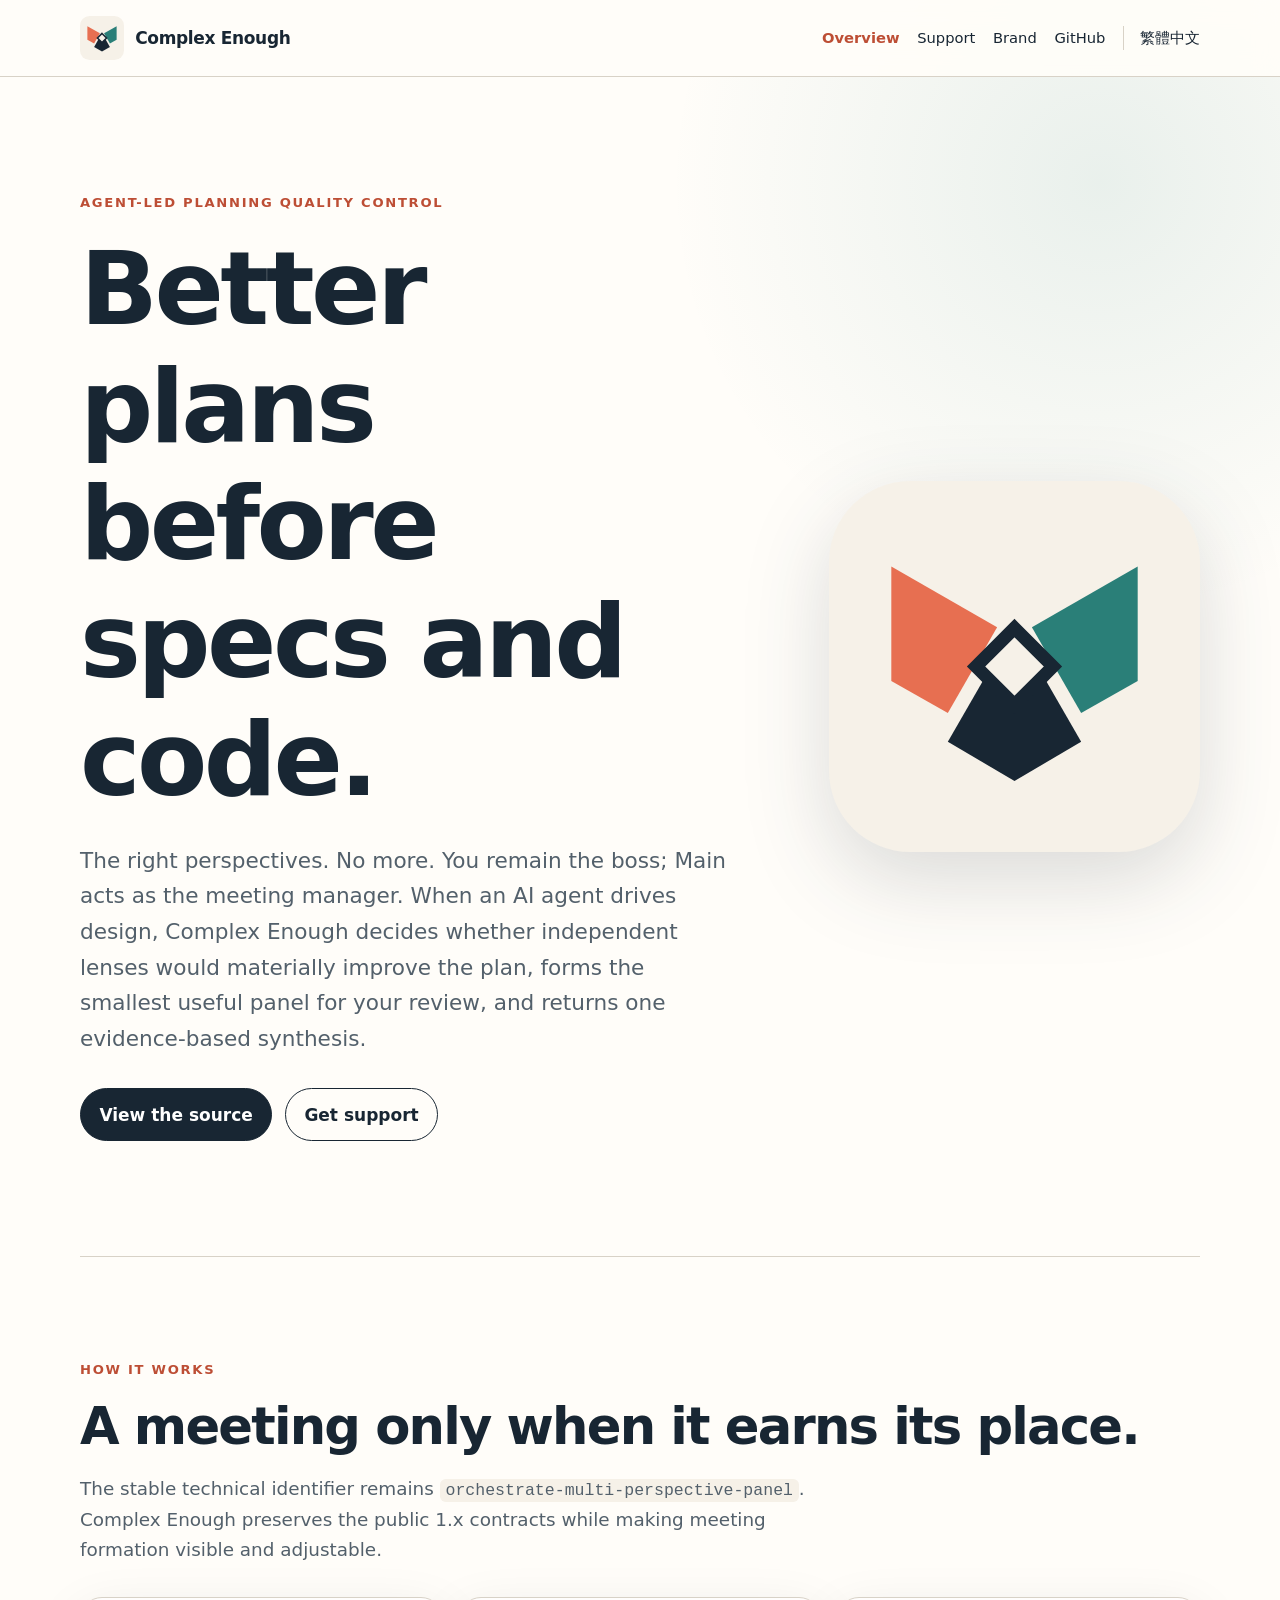
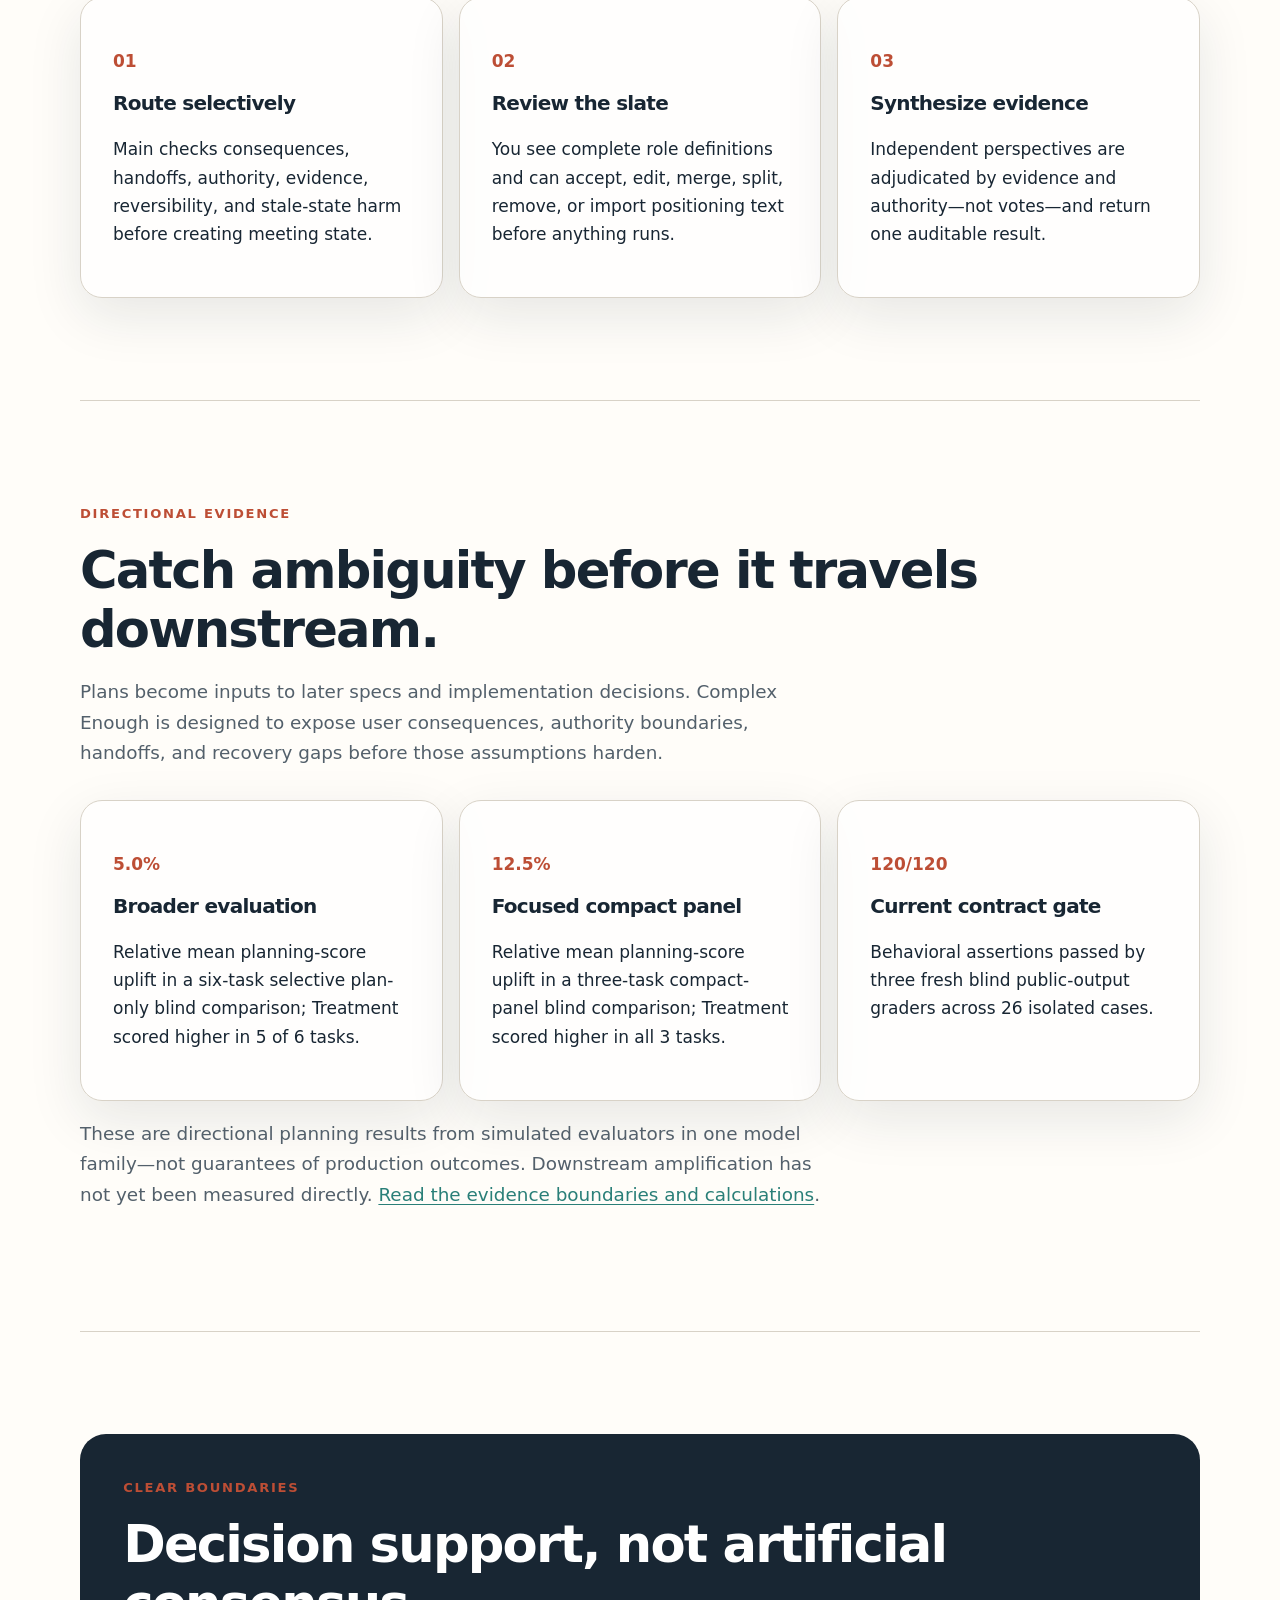
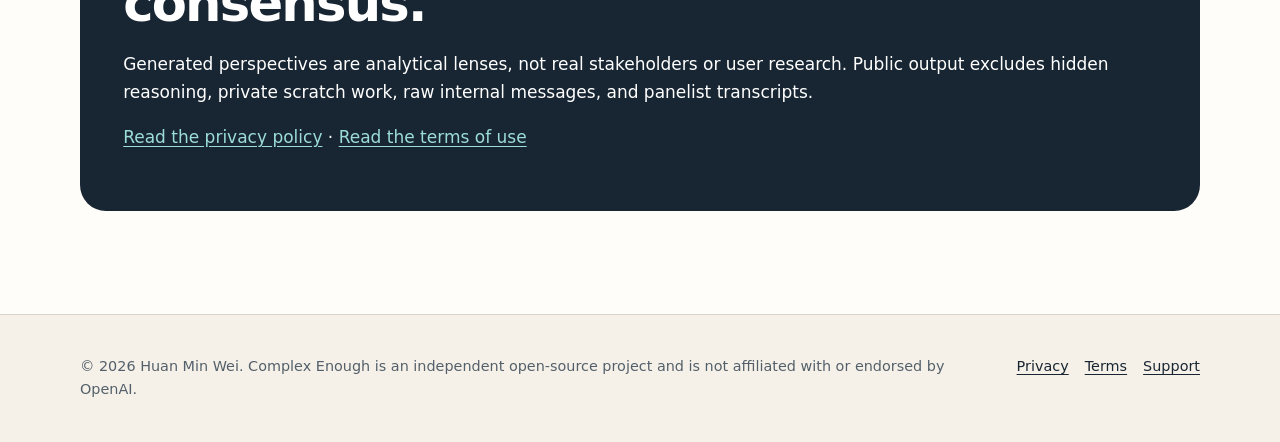
==== site/en/index.html @ 20c94ff3 "feat: prepare Complex Enough public surface" ====
<!doctype html>
<html lang="en">
<head>
  <meta charset="utf-8">
  <meta name="viewport" content="width=device-width, initial-scale=1">
  <meta name="description" content="Agent-led planning quality control before specs and code, using the smallest useful, user-confirmed panel.">
  <link rel="canonical" href="https://complexenough.com/en/">
  <link rel="alternate" hreflang="zh-Hant" href="https://complexenough.com/zh-TW/">
  <link rel="stylesheet" href="../assets/css/site.css">
  <link rel="icon" href="../assets/brand/mark.svg" type="image/svg+xml">
  <title>Complex Enough — The right perspectives. No more.</title>
</head>
<body>
  <a class="skip-link" href="#main">Skip to content</a>
  <header class="site-header"><div class="header-inner">
    <a class="brand-link" href="./"><img src="../assets/brand/mark.svg" alt=""><span>Complex Enough</span></a>
    <nav aria-label="Primary"><ul class="nav-list">
      <li><a aria-current="page" href="./">Overview</a></li><li><a href="support/">Support</a></li><li><a href="brand/">Brand</a></li>
      <li><a href="https://github.com/complex-enough/complex-enough">GitHub</a></li><li class="language-link"><a href="../zh-TW/" lang="zh-Hant">繁體中文</a></li>
    </ul></nav>
  </div></header>
  <main id="main" class="page">
    <section class="hero">
      <div><p class="eyebrow">Agent-led planning quality control</p><h1>Better plans before specs and code.</h1>
        <p class="lede">The right perspectives. No more. You remain the boss; Main acts as the meeting manager. When an AI agent drives design, Complex Enough decides whether independent lenses would materially improve the plan, forms the smallest useful panel for your review, and returns one evidence-based synthesis.</p>
        <div class="actions"><a class="button" href="https://github.com/complex-enough/complex-enough">View the source</a><a class="button secondary" href="support/">Get support</a></div>
      </div>
      <img class="hero-mark" src="../assets/brand/mark.svg" alt="Three perspective shapes converging around a central diamond">
    </section>
    <section class="section"><p class="eyebrow">How it works</p><h2>A meeting only when it earns its place.</h2>
      <p class="section-intro">The stable technical identifier remains <code>orchestrate-multi-perspective-panel</code>. Complex Enough preserves the public 1.x contracts while making meeting formation visible and adjustable.</p>
      <div class="grid">
        <article class="card"><p class="number">01</p><h3>Route selectively</h3><p>Main checks consequences, handoffs, authority, evidence, reversibility, and stale-state harm before creating meeting state.</p></article>
        <article class="card"><p class="number">02</p><h3>Review the slate</h3><p>You see complete role definitions and can accept, edit, merge, split, remove, or import positioning text before anything runs.</p></article>
        <article class="card"><p class="number">03</p><h3>Synthesize evidence</h3><p>Independent perspectives are adjudicated by evidence and authority—not votes—and return one auditable result.</p></article>
      </div>
    </section>
    <section class="section"><p class="eyebrow">Directional evidence</p><h2>Catch ambiguity before it travels downstream.</h2>
      <p class="section-intro">Plans become inputs to later specs and implementation decisions. Complex Enough is designed to expose user consequences, authority boundaries, handoffs, and recovery gaps before those assumptions harden.</p>
      <div class="grid">
        <article class="card"><p class="number">5.0%</p><h3>Broader evaluation</h3><p>Relative mean planning-score uplift in a six-task selective plan-only blind comparison; Treatment scored higher in 5 of 6 tasks.</p></article>
        <article class="card"><p class="number">12.5%</p><h3>Focused compact panel</h3><p>Relative mean planning-score uplift in a three-task compact-panel blind comparison; Treatment scored higher in all 3 tasks.</p></article>
        <article class="card"><p class="number">120/120</p><h3>Current contract gate</h3><p>Behavioral assertions passed by three fresh blind public-output graders across 26 isolated cases.</p></article>
      </div>
      <p class="section-intro">These are directional planning results from simulated evaluators in one model family—not guarantees of production outcomes. Downstream amplification has not yet been measured directly. <a href="https://github.com/complex-enough/complex-enough/blob/main/docs/evaluations/complex-enough-quality-evidence-summary.zh-TW.md">Read the evidence boundaries and calculations</a>.</p>
    </section>
    <section class="section"><div class="callout"><p class="eyebrow">Clear boundaries</p><h2>Decision support, not artificial consensus.</h2><p>Generated perspectives are analytical lenses, not real stakeholders or user research. Public output excludes hidden reasoning, private scratch work, raw internal messages, and panelist transcripts.</p><p><a href="privacy/">Read the privacy policy</a> · <a href="terms/">Read the terms of use</a></p></div></section>
  </main>
  <footer class="site-footer"><div class="footer-inner"><div>© 2026 Huan Min Wei. Complex Enough is an independent open-source project and is not affiliated with or endorsed by OpenAI.</div><div class="footer-links"><a href="privacy/">Privacy</a><a href="terms/">Terms</a><a href="support/">Support</a></div></div></footer>
</body>
</html>
---- site/assets/css/site.css ----
:root {
  color-scheme: light;
  --ink: #182633;
  --slate: #53606b;
  --coral: #e76f51;
  --coral-dark: #bd4e35;
  --teal: #2a7f78;
  --warm: #f6f1e8;
  --paper: #fffdf9;
  --line: #d8d2c7;
  --shadow: 0 18px 54px rgb(24 38 51 / 10%);
  font-family: Inter, ui-sans-serif, system-ui, -apple-system, BlinkMacSystemFont, "Segoe UI", sans-serif;
  font-synthesis: none;
}

* { box-sizing: border-box; }
html { scroll-behavior: smooth; }
body {
  margin: 0;
  color: var(--ink);
  background:
    radial-gradient(circle at 86% 5%, rgb(42 127 120 / 10%), transparent 27rem),
    var(--paper);
  font-size: 17px;
  line-height: 1.65;
}
a { color: var(--teal); text-underline-offset: .18em; }
a:hover { color: var(--coral-dark); }
img { max-width: 100%; }
.skip-link {
  position: absolute;
  left: -9999px;
  top: .5rem;
  z-index: 100;
  padding: .7rem 1rem;
  color: white;
  background: var(--ink);
}
.skip-link:focus { left: .5rem; }
.site-header {
  border-bottom: 1px solid var(--line);
  background: rgb(255 253 249 / 92%);
  backdrop-filter: blur(12px);
}
.header-inner, .page, .footer-inner {
  width: min(1120px, calc(100% - 2.2rem));
  margin-inline: auto;
}
.header-inner {
  min-height: 76px;
  display: flex;
  align-items: center;
  justify-content: space-between;
  gap: 1rem;
}
.brand-link {
  display: inline-flex;
  align-items: center;
  gap: .7rem;
  color: var(--ink);
  font-weight: 760;
  text-decoration: none;
  letter-spacing: -.02em;
}
.brand-link img { width: 44px; height: 44px; }
.nav-list {
  display: flex;
  flex-wrap: wrap;
  align-items: center;
  justify-content: flex-end;
  gap: .3rem 1.1rem;
  margin: 0;
  padding: 0;
  list-style: none;
  font-size: .92rem;
}
.nav-list a { color: var(--ink); text-decoration: none; }
.nav-list a[aria-current="page"] { color: var(--coral-dark); font-weight: 700; }
.language-link { padding-left: 1rem; border-left: 1px solid var(--line); }
.hero {
  min-height: 680px;
  display: grid;
  grid-template-columns: minmax(0, 1.28fr) minmax(280px, .72fr);
  align-items: center;
  gap: clamp(2rem, 7vw, 7rem);
  padding-block: clamp(4.5rem, 9vw, 8rem);
}
.eyebrow {
  margin: 0 0 1rem;
  color: var(--coral-dark);
  font-size: .82rem;
  font-weight: 800;
  letter-spacing: .13em;
  text-transform: uppercase;
}
h1, h2, h3 { line-height: 1.15; letter-spacing: -.035em; }
h1 { max-width: 900px; margin: 0; font-size: clamp(3.1rem, 8vw, 6.8rem); }
h2 { margin: 0 0 1rem; font-size: clamp(2rem, 4vw, 3.2rem); }
h3 { margin-top: 1.8rem; font-size: 1.25rem; }
.lede { max-width: 720px; margin: 1.5rem 0 0; color: var(--slate); font-size: clamp(1.12rem, 2vw, 1.35rem); }
.actions { display: flex; flex-wrap: wrap; gap: .8rem; margin-top: 2rem; }
.button {
  display: inline-flex;
  min-height: 48px;
  align-items: center;
  justify-content: center;
  padding: .7rem 1.15rem;
  border: 1px solid var(--ink);
  border-radius: 999px;
  color: white;
  background: var(--ink);
  font-weight: 720;
  text-decoration: none;
}
.button.secondary { color: var(--ink); background: transparent; }
.button:hover { color: white; background: var(--coral-dark); border-color: var(--coral-dark); }
.hero-mark {
  width: min(100%, 390px);
  justify-self: center;
  filter: drop-shadow(0 28px 42px rgb(24 38 51 / 16%));
}
.section { padding-block: clamp(4rem, 8vw, 7rem); border-top: 1px solid var(--line); }
.section-intro { max-width: 760px; color: var(--slate); font-size: 1.15rem; }
.grid { display: grid; grid-template-columns: repeat(3, 1fr); gap: 1rem; margin-top: 2rem; }
.card {
  padding: clamp(1.4rem, 3vw, 2rem);
  border: 1px solid var(--line);
  border-radius: 22px;
  background: rgb(255 255 255 / 72%);
  box-shadow: var(--shadow);
}
.card h3 { margin-top: 0; }
.number { color: var(--coral-dark); font-weight: 850; }
.callout {
  padding: clamp(1.5rem, 4vw, 2.7rem);
  border-radius: 26px;
  color: white;
  background: var(--ink);
}
.callout a { color: #9cddd7; }
.document { width: min(820px, 100%); padding-block: clamp(3.5rem, 7vw, 6rem); }
.document h1 { font-size: clamp(2.6rem, 7vw, 4.8rem); }
.document h2 { margin-top: 3.2rem; font-size: 1.75rem; }
.document-meta {
  margin: 1.5rem 0 3rem;
  padding: 1rem 1.2rem;
  border-left: 4px solid var(--coral);
  color: var(--slate);
  background: var(--warm);
}
.document li + li { margin-top: .5rem; }
.site-footer { border-top: 1px solid var(--line); background: var(--warm); }
.footer-inner {
  display: grid;
  grid-template-columns: 1fr auto;
  gap: 1rem 3rem;
  padding-block: 2.5rem;
  color: var(--slate);
  font-size: .9rem;
}
.footer-links { display: flex; flex-wrap: wrap; gap: .6rem 1rem; justify-content: flex-end; }
.footer-links a { color: var(--ink); }
code { padding: .12em .35em; border-radius: .35em; background: var(--warm); font-size: .9em; }

@media (max-width: 820px) {
  .header-inner { align-items: flex-start; flex-direction: column; padding-block: .8rem; }
  .nav-list { justify-content: flex-start; }
  .language-link { padding-left: 0; border-left: 0; }
  .hero { min-height: auto; grid-template-columns: 1fr; }
  .hero-mark { width: min(72vw, 320px); grid-row: 1; }
  .grid { grid-template-columns: 1fr; }
  .footer-inner { grid-template-columns: 1fr; }
  .footer-links { justify-content: flex-start; }
}

@media (prefers-reduced-motion: reduce) { html { scroll-behavior: auto; } }
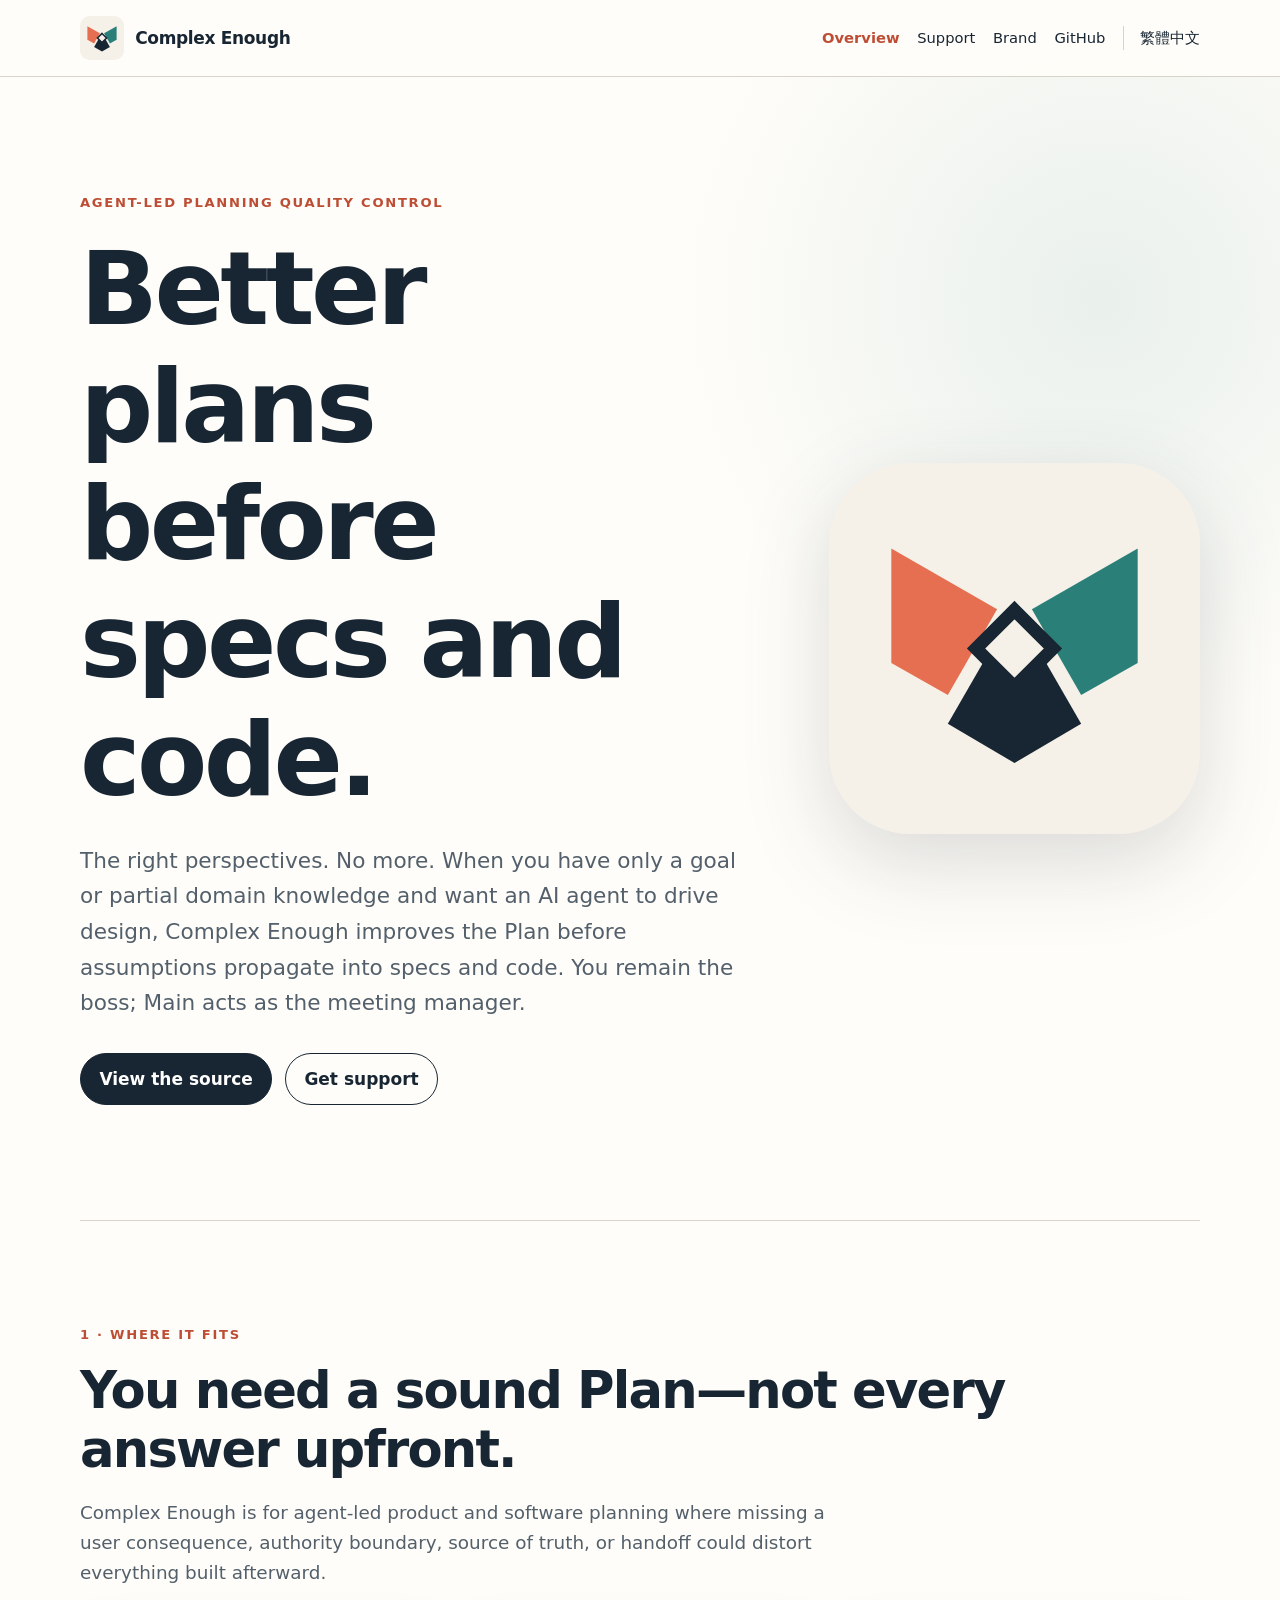
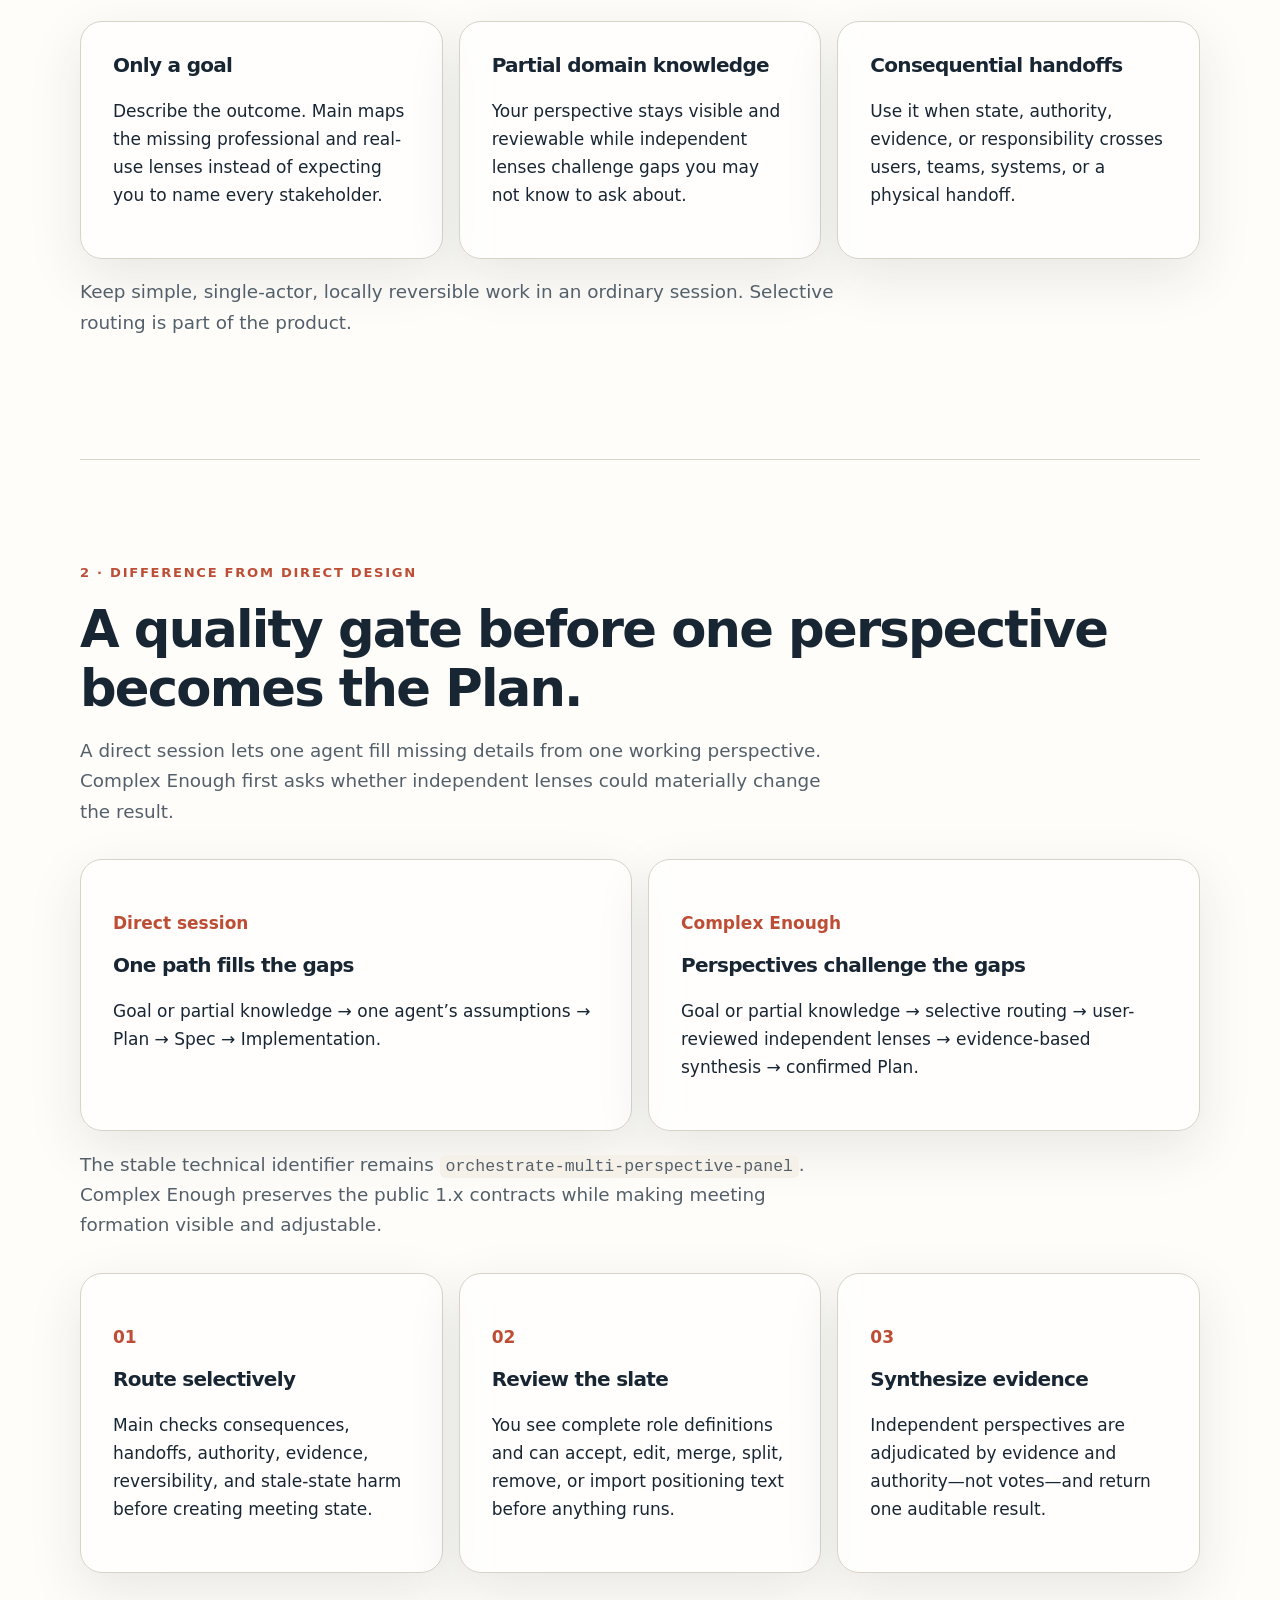
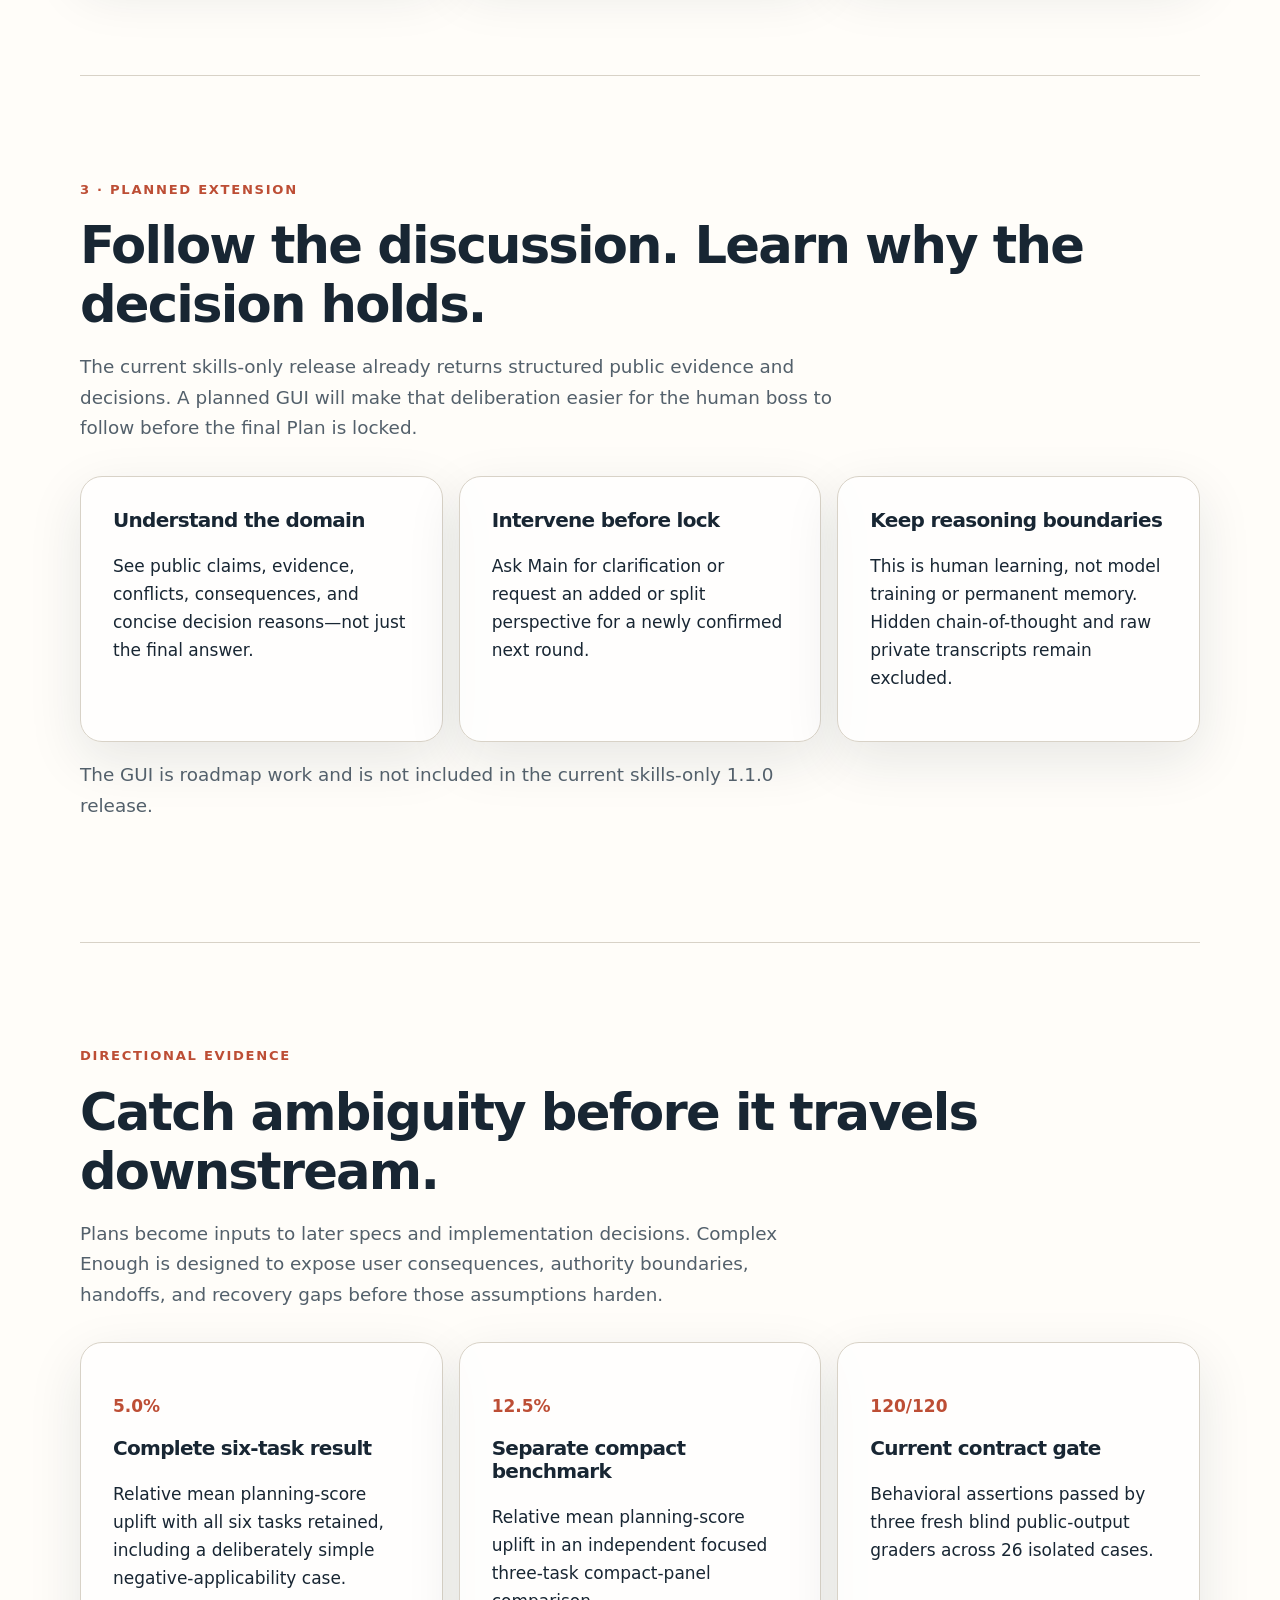
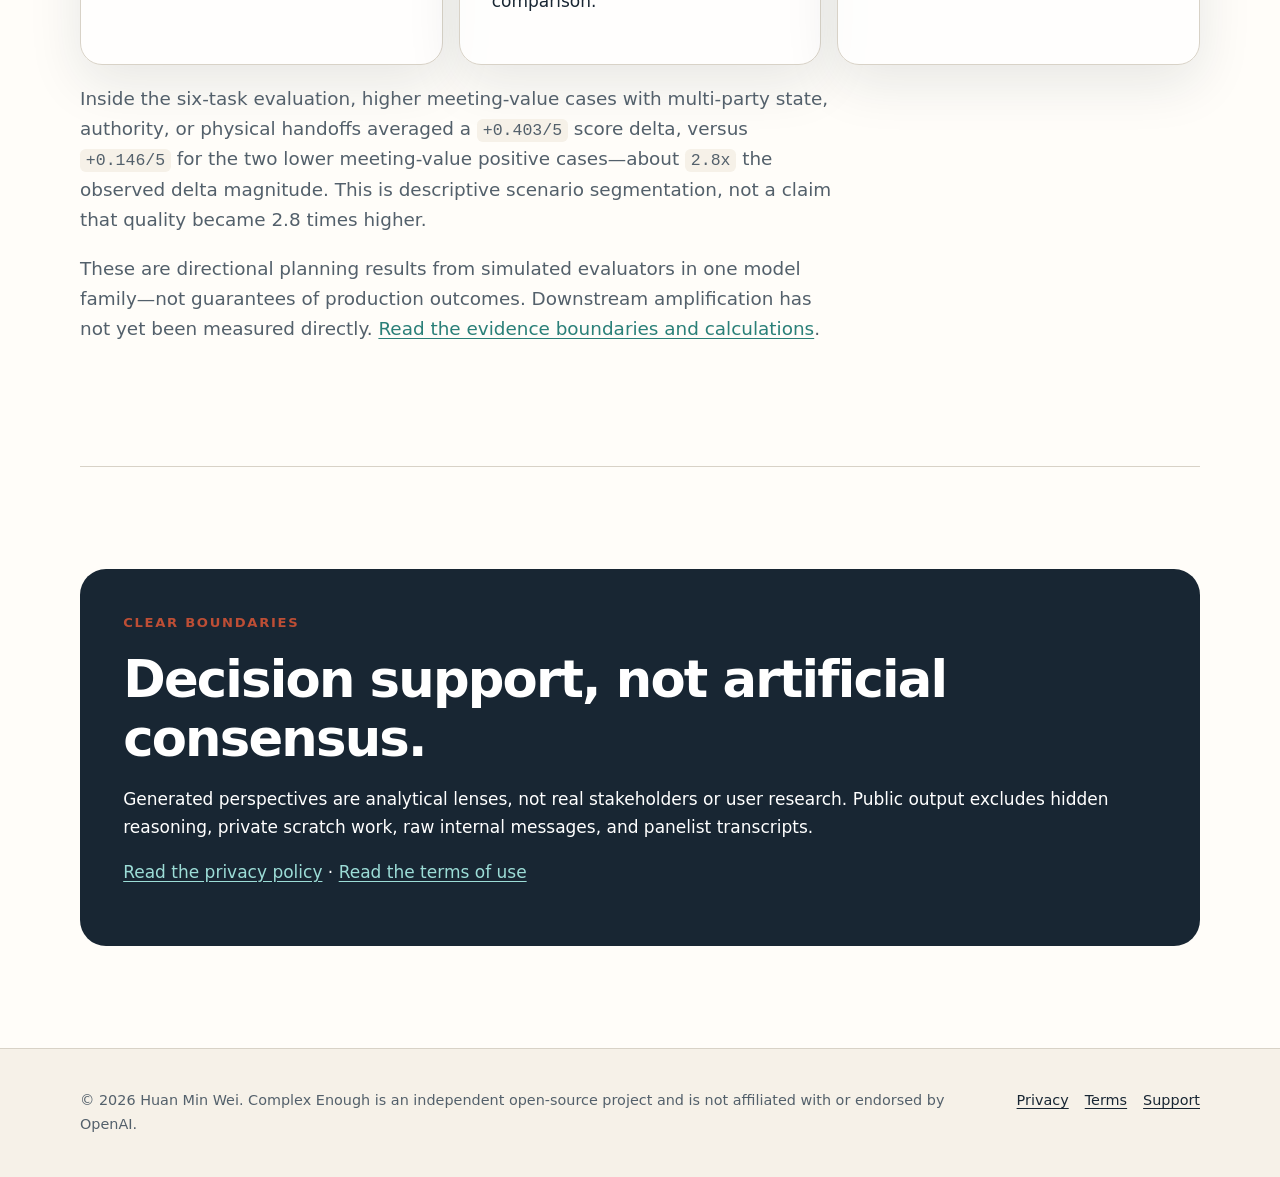
==== commit dac08a2f: "docs: sharpen public positioning and evidence" ====
--- a/site/en/index.html
+++ b/site/en/index.html
@@ -22,12 +22,26 @@
   <main id="main" class="page">
     <section class="hero">
       <div><p class="eyebrow">Agent-led planning quality control</p><h1>Better plans before specs and code.</h1>
-        <p class="lede">The right perspectives. No more. You remain the boss; Main acts as the meeting manager. When an AI agent drives design, Complex Enough decides whether independent lenses would materially improve the plan, forms the smallest useful panel for your review, and returns one evidence-based synthesis.</p>
+        <p class="lede">The right perspectives. No more. When you have only a goal or partial domain knowledge and want an AI agent to drive design, Complex Enough improves the Plan before assumptions propagate into specs and code. You remain the boss; Main acts as the meeting manager.</p>
         <div class="actions"><a class="button" href="https://github.com/complex-enough/complex-enough">View the source</a><a class="button secondary" href="support/">Get support</a></div>
       </div>
       <img class="hero-mark" src="../assets/brand/mark.svg" alt="Three perspective shapes converging around a central diamond">
     </section>
-    <section class="section"><p class="eyebrow">How it works</p><h2>A meeting only when it earns its place.</h2>
+    <section class="section"><p class="eyebrow">1 · Where it fits</p><h2>You need a sound Plan—not every answer upfront.</h2>
+      <p class="section-intro">Complex Enough is for agent-led product and software planning where missing a user consequence, authority boundary, source of truth, or handoff could distort everything built afterward.</p>
+      <div class="grid">
+        <article class="card"><h3>Only a goal</h3><p>Describe the outcome. Main maps the missing professional and real-use lenses instead of expecting you to name every stakeholder.</p></article>
+        <article class="card"><h3>Partial domain knowledge</h3><p>Your perspective stays visible and reviewable while independent lenses challenge gaps you may not know to ask about.</p></article>
+        <article class="card"><h3>Consequential handoffs</h3><p>Use it when state, authority, evidence, or responsibility crosses users, teams, systems, or a physical handoff.</p></article>
+      </div>
+      <p class="section-intro">Keep simple, single-actor, locally reversible work in an ordinary session. Selective routing is part of the product.</p>
+    </section>
+    <section class="section"><p class="eyebrow">2 · Difference from direct design</p><h2>A quality gate before one perspective becomes the Plan.</h2>
+      <p class="section-intro">A direct session lets one agent fill missing details from one working perspective. Complex Enough first asks whether independent lenses could materially change the result.</p>
+      <div class="grid comparison-grid">
+        <article class="card"><p class="number">Direct session</p><h3>One path fills the gaps</h3><p>Goal or partial knowledge → one agent’s assumptions → Plan → Spec → Implementation.</p></article>
+        <article class="card"><p class="number">Complex Enough</p><h3>Perspectives challenge the gaps</h3><p>Goal or partial knowledge → selective routing → user-reviewed independent lenses → evidence-based synthesis → confirmed Plan.</p></article>
+      </div>
       <p class="section-intro">The stable technical identifier remains <code>orchestrate-multi-perspective-panel</code>. Complex Enough preserves the public 1.x contracts while making meeting formation visible and adjustable.</p>
       <div class="grid">
         <article class="card"><p class="number">01</p><h3>Route selectively</h3><p>Main checks consequences, handoffs, authority, evidence, reversibility, and stale-state harm before creating meeting state.</p></article>
@@ -35,13 +49,23 @@
         <article class="card"><p class="number">03</p><h3>Synthesize evidence</h3><p>Independent perspectives are adjudicated by evidence and authority—not votes—and return one auditable result.</p></article>
       </div>
     </section>
+    <section class="section"><p class="eyebrow">3 · Planned extension</p><h2>Follow the discussion. Learn why the decision holds.</h2>
+      <p class="section-intro">The current skills-only release already returns structured public evidence and decisions. A planned GUI will make that deliberation easier for the human boss to follow before the final Plan is locked.</p>
+      <div class="grid">
+        <article class="card"><h3>Understand the domain</h3><p>See public claims, evidence, conflicts, consequences, and concise decision reasons—not just the final answer.</p></article>
+        <article class="card"><h3>Intervene before lock</h3><p>Ask Main for clarification or request an added or split perspective for a newly confirmed next round.</p></article>
+        <article class="card"><h3>Keep reasoning boundaries</h3><p>This is human learning, not model training or permanent memory. Hidden chain-of-thought and raw private transcripts remain excluded.</p></article>
+      </div>
+      <p class="section-intro">The GUI is roadmap work and is not included in the current skills-only 1.1.0 release.</p>
+    </section>
     <section class="section"><p class="eyebrow">Directional evidence</p><h2>Catch ambiguity before it travels downstream.</h2>
       <p class="section-intro">Plans become inputs to later specs and implementation decisions. Complex Enough is designed to expose user consequences, authority boundaries, handoffs, and recovery gaps before those assumptions harden.</p>
       <div class="grid">
-        <article class="card"><p class="number">5.0%</p><h3>Broader evaluation</h3><p>Relative mean planning-score uplift in a six-task selective plan-only blind comparison; Treatment scored higher in 5 of 6 tasks.</p></article>
-        <article class="card"><p class="number">12.5%</p><h3>Focused compact panel</h3><p>Relative mean planning-score uplift in a three-task compact-panel blind comparison; Treatment scored higher in all 3 tasks.</p></article>
+        <article class="card"><p class="number">5.0%</p><h3>Complete six-task result</h3><p>Relative mean planning-score uplift with all six tasks retained, including a deliberately simple negative-applicability case.</p></article>
+        <article class="card"><p class="number">12.5%</p><h3>Separate compact benchmark</h3><p>Relative mean planning-score uplift in an independent focused three-task compact-panel comparison.</p></article>
         <article class="card"><p class="number">120/120</p><h3>Current contract gate</h3><p>Behavioral assertions passed by three fresh blind public-output graders across 26 isolated cases.</p></article>
       </div>
+      <p class="section-intro">Inside the six-task evaluation, higher meeting-value cases with multi-party state, authority, or physical handoffs averaged a <code>+0.403/5</code> score delta, versus <code>+0.146/5</code> for the two lower meeting-value positive cases—about <code>2.8x</code> the observed delta magnitude. This is descriptive scenario segmentation, not a claim that quality became 2.8 times higher.</p>
       <p class="section-intro">These are directional planning results from simulated evaluators in one model family—not guarantees of production outcomes. Downstream amplification has not yet been measured directly. <a href="https://github.com/complex-enough/complex-enough/blob/main/docs/evaluations/complex-enough-quality-evidence-summary.zh-TW.md">Read the evidence boundaries and calculations</a>.</p>
     </section>
     <section class="section"><div class="callout"><p class="eyebrow">Clear boundaries</p><h2>Decision support, not artificial consensus.</h2><p>Generated perspectives are analytical lenses, not real stakeholders or user research. Public output excludes hidden reasoning, private scratch work, raw internal messages, and panelist transcripts.</p><p><a href="privacy/">Read the privacy policy</a> · <a href="terms/">Read the terms of use</a></p></div></section>
--- a/site/assets/css/site.css
+++ b/site/assets/css/site.css
@@ -122,6 +122,7 @@
 .section { padding-block: clamp(4rem, 8vw, 7rem); border-top: 1px solid var(--line); }
 .section-intro { max-width: 760px; color: var(--slate); font-size: 1.15rem; }
 .grid { display: grid; grid-template-columns: repeat(3, 1fr); gap: 1rem; margin-top: 2rem; }
+.comparison-grid { grid-template-columns: repeat(2, 1fr); }
 .card {
   padding: clamp(1.4rem, 3vw, 2rem);
   border: 1px solid var(--line);
@@ -169,6 +170,7 @@
   .hero { min-height: auto; grid-template-columns: 1fr; }
   .hero-mark { width: min(72vw, 320px); grid-row: 1; }
   .grid { grid-template-columns: 1fr; }
+  .comparison-grid { grid-template-columns: 1fr; }
   .footer-inner { grid-template-columns: 1fr; }
   .footer-links { justify-content: flex-start; }
 }
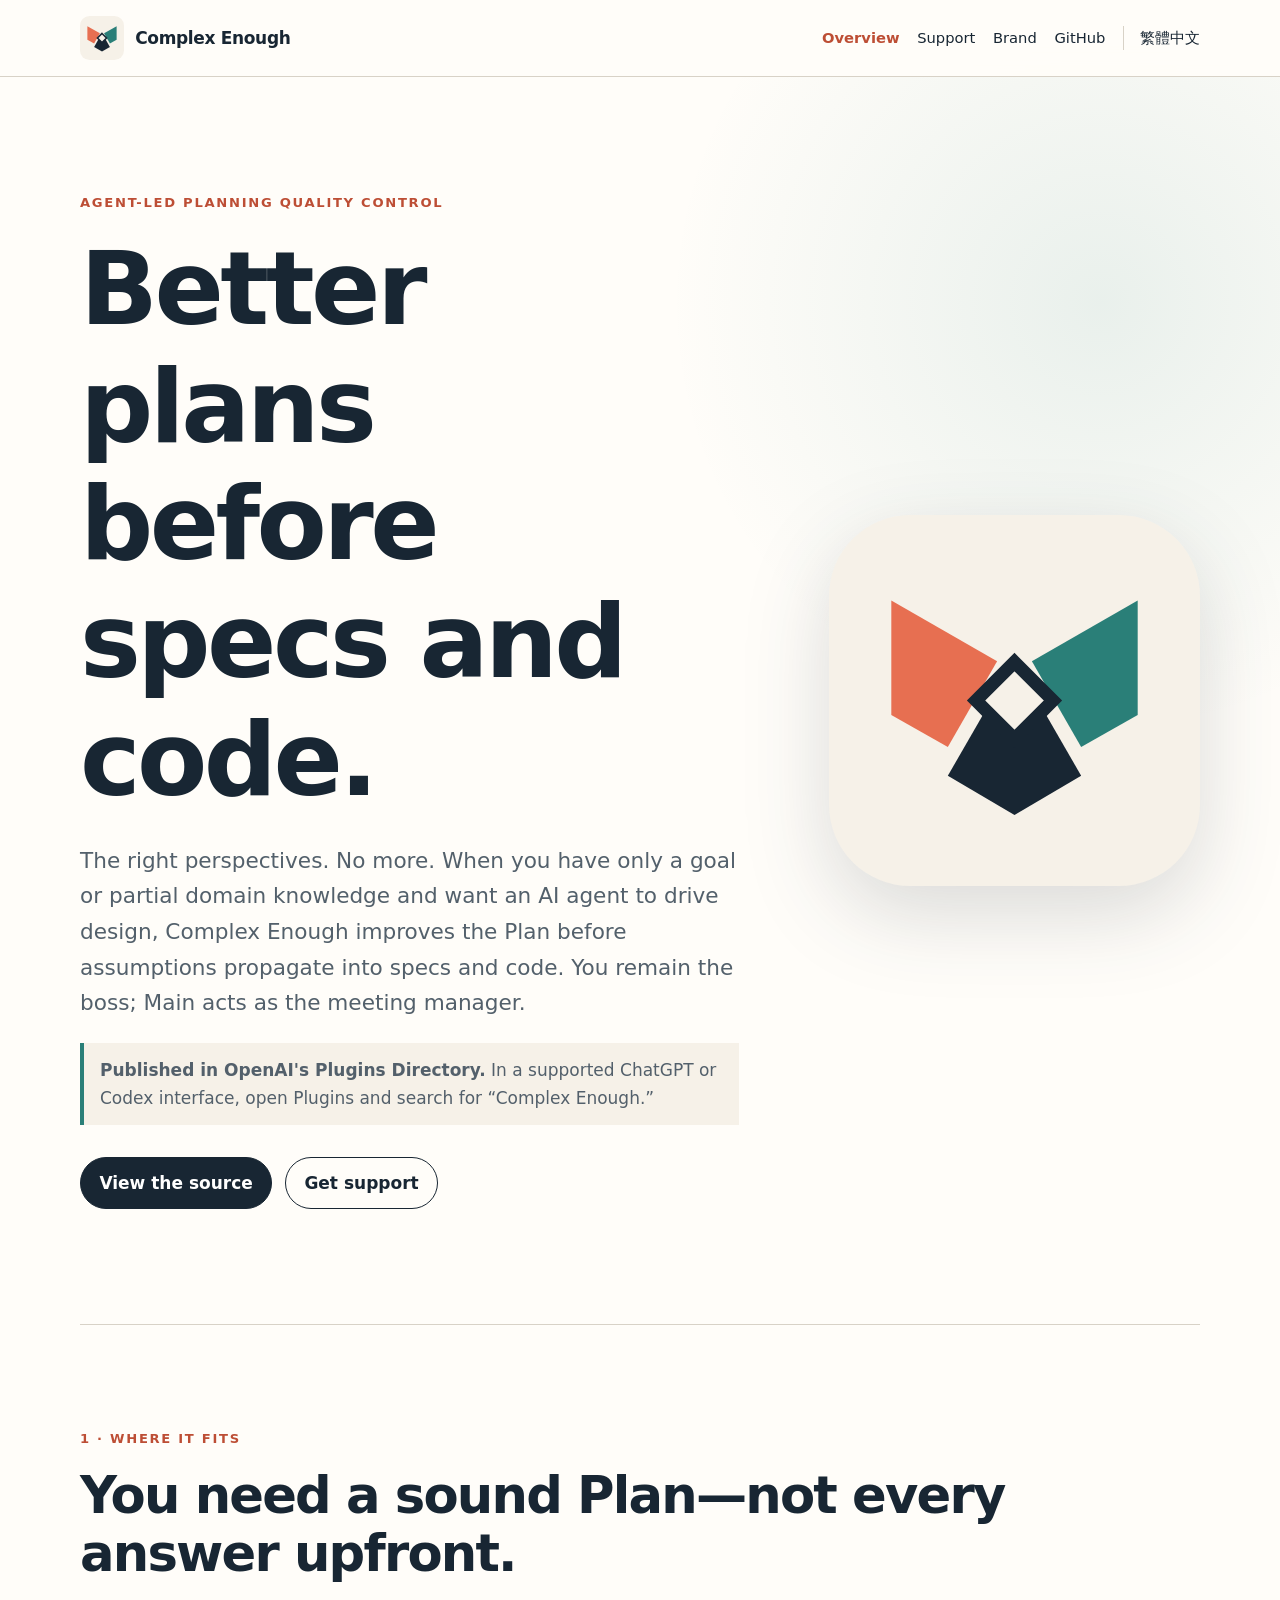
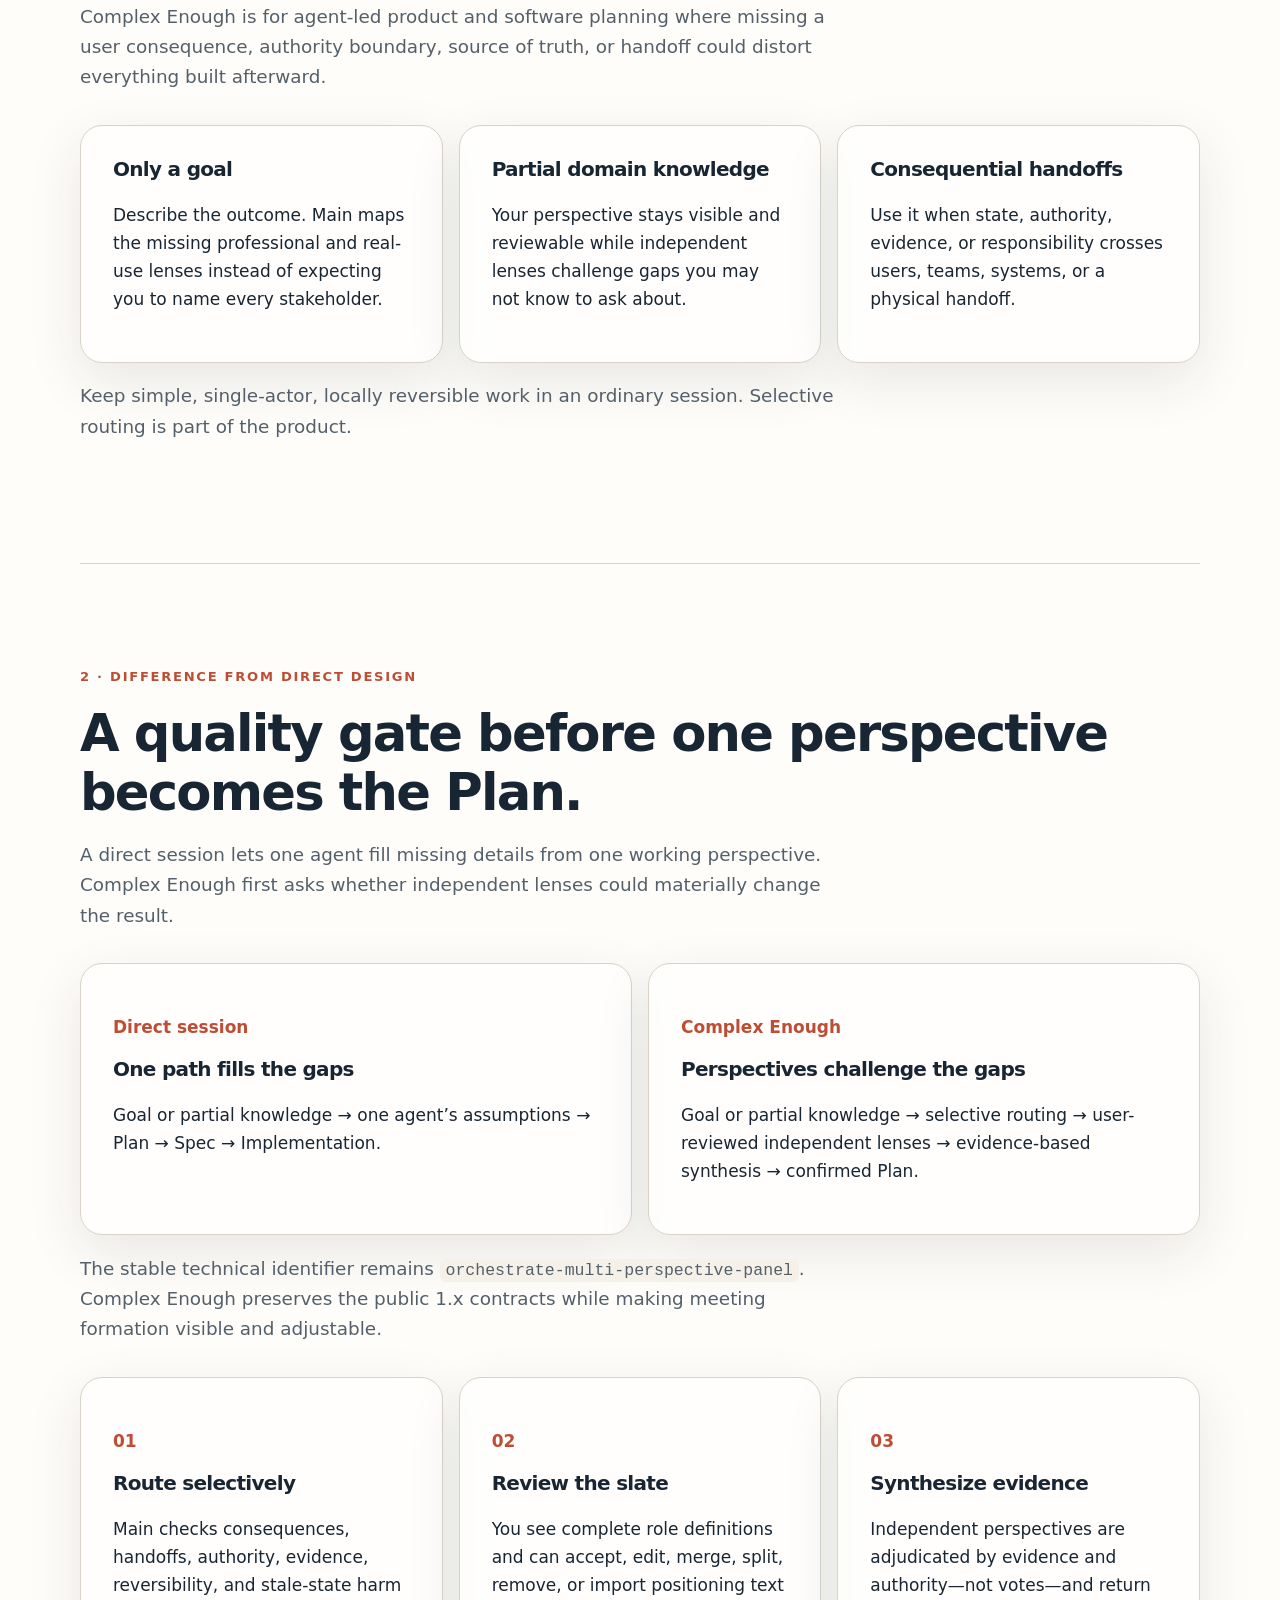
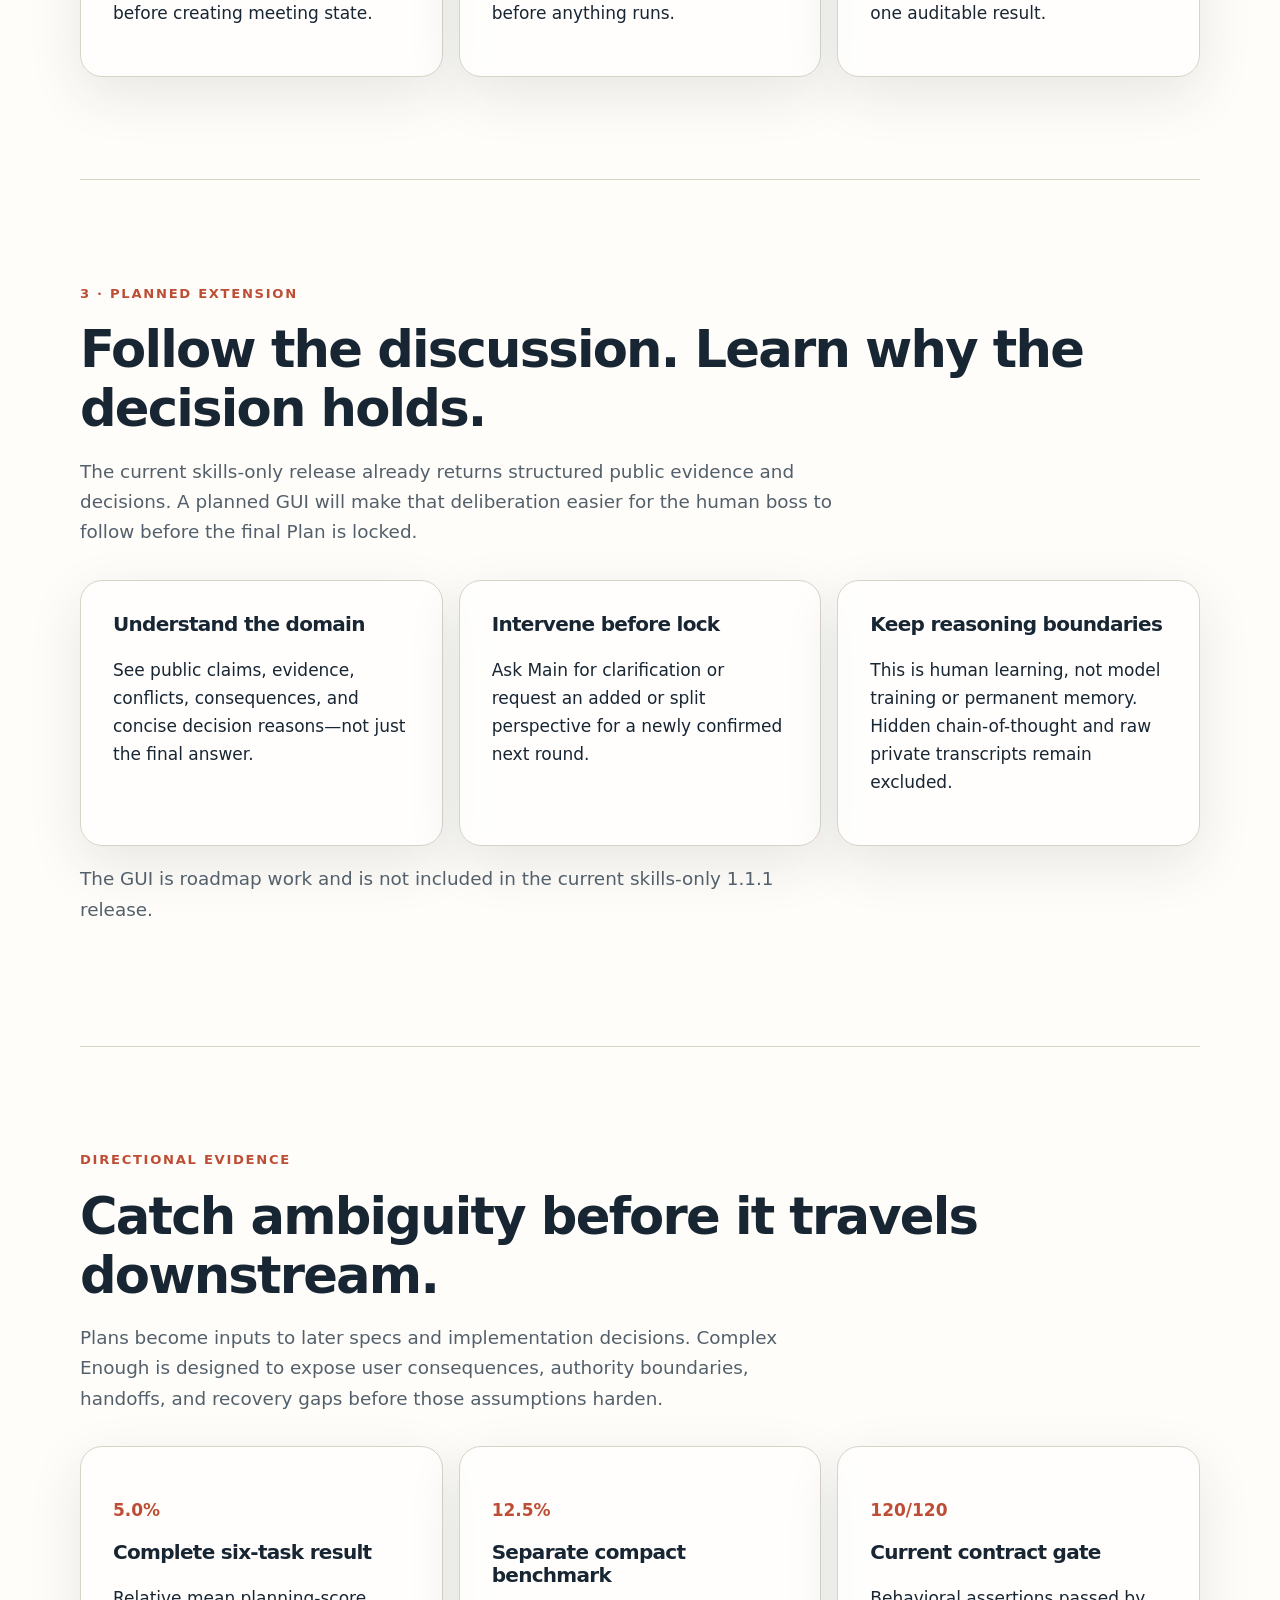
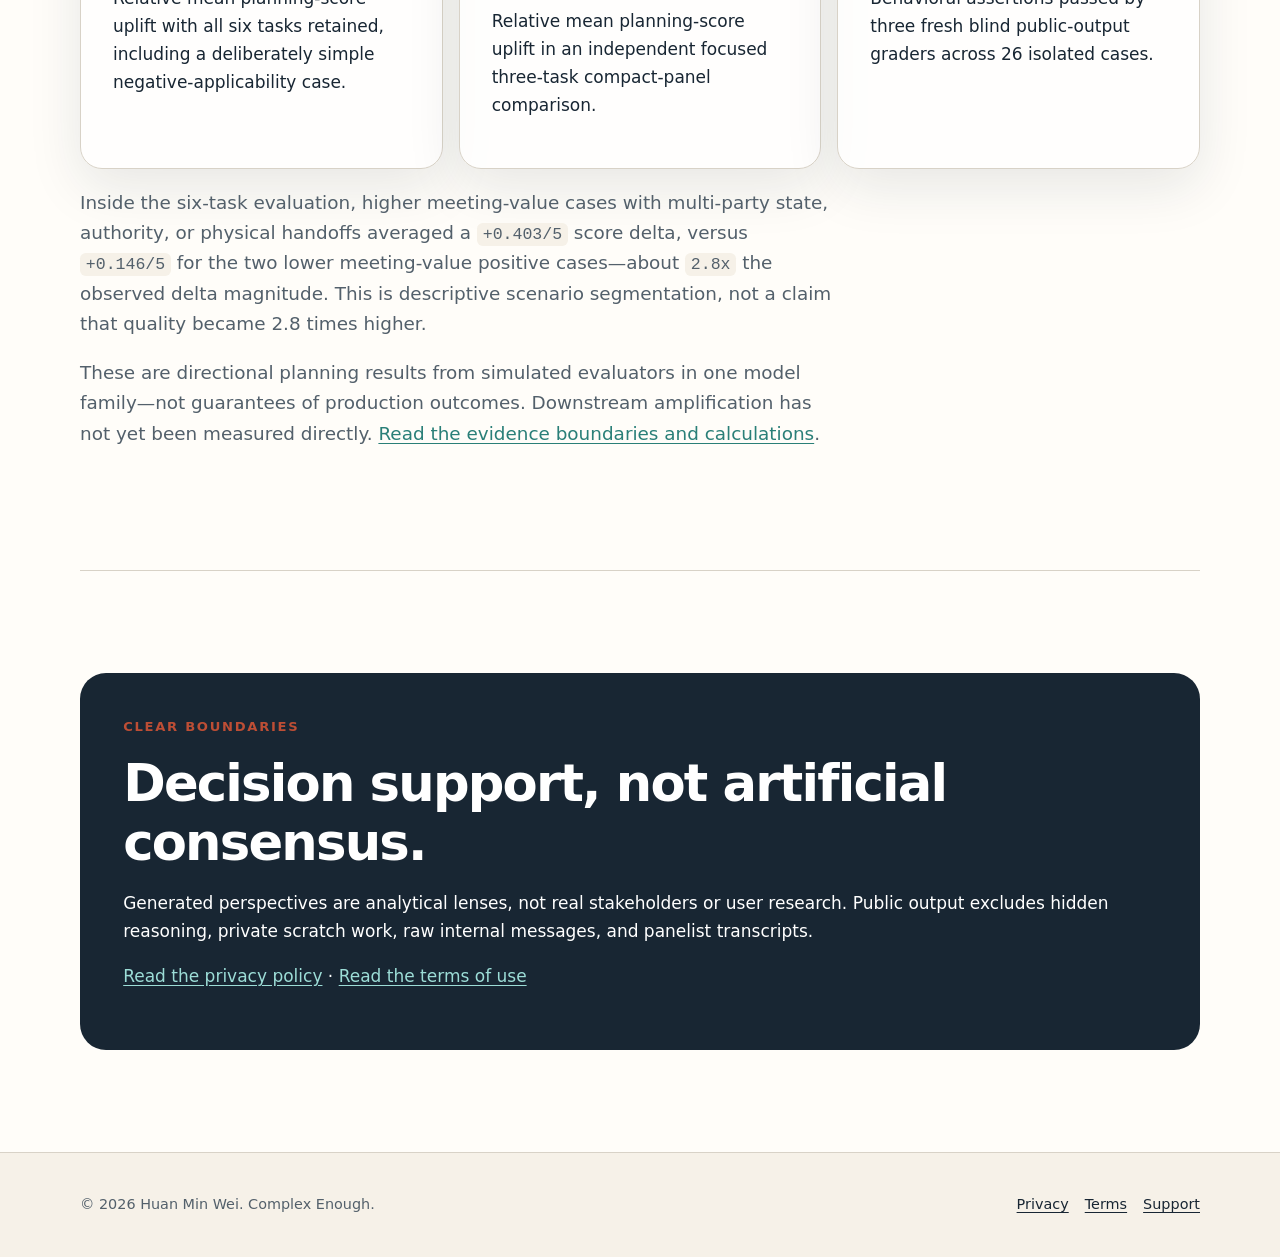
==== commit 1e012571: "release: publish Complex Enough v1.1.1" ====
--- a/site/en/index.html
+++ b/site/en/index.html
@@ -23,6 +23,7 @@
     <section class="hero">
       <div><p class="eyebrow">Agent-led planning quality control</p><h1>Better plans before specs and code.</h1>
         <p class="lede">The right perspectives. No more. When you have only a goal or partial domain knowledge and want an AI agent to drive design, Complex Enough improves the Plan before assumptions propagate into specs and code. You remain the boss; Main acts as the meeting manager.</p>
+        <p class="availability-note"><strong>Published in OpenAI's Plugins Directory.</strong> In a supported ChatGPT or Codex interface, open Plugins and search for “Complex Enough.”</p>
         <div class="actions"><a class="button" href="https://github.com/complex-enough/complex-enough">View the source</a><a class="button secondary" href="support/">Get support</a></div>
       </div>
       <img class="hero-mark" src="../assets/brand/mark.svg" alt="Three perspective shapes converging around a central diamond">
@@ -56,7 +57,7 @@
         <article class="card"><h3>Intervene before lock</h3><p>Ask Main for clarification or request an added or split perspective for a newly confirmed next round.</p></article>
         <article class="card"><h3>Keep reasoning boundaries</h3><p>This is human learning, not model training or permanent memory. Hidden chain-of-thought and raw private transcripts remain excluded.</p></article>
       </div>
-      <p class="section-intro">The GUI is roadmap work and is not included in the current skills-only 1.1.0 release.</p>
+      <p class="section-intro">The GUI is roadmap work and is not included in the current skills-only 1.1.1 release.</p>
     </section>
     <section class="section"><p class="eyebrow">Directional evidence</p><h2>Catch ambiguity before it travels downstream.</h2>
       <p class="section-intro">Plans become inputs to later specs and implementation decisions. Complex Enough is designed to expose user consequences, authority boundaries, handoffs, and recovery gaps before those assumptions harden.</p>
@@ -70,6 +71,6 @@
     </section>
     <section class="section"><div class="callout"><p class="eyebrow">Clear boundaries</p><h2>Decision support, not artificial consensus.</h2><p>Generated perspectives are analytical lenses, not real stakeholders or user research. Public output excludes hidden reasoning, private scratch work, raw internal messages, and panelist transcripts.</p><p><a href="privacy/">Read the privacy policy</a> · <a href="terms/">Read the terms of use</a></p></div></section>
   </main>
-  <footer class="site-footer"><div class="footer-inner"><div>© 2026 Huan Min Wei. Complex Enough is an independent open-source project and is not affiliated with or endorsed by OpenAI.</div><div class="footer-links"><a href="privacy/">Privacy</a><a href="terms/">Terms</a><a href="support/">Support</a></div></div></footer>
+  <footer class="site-footer"><div class="footer-inner"><div>© 2026 Huan Min Wei. Complex Enough.</div><div class="footer-links"><a href="privacy/">Privacy</a><a href="terms/">Terms</a><a href="support/">Support</a></div></div></footer>
 </body>
 </html>
--- a/site/assets/css/site.css
+++ b/site/assets/css/site.css
@@ -98,6 +98,14 @@
 h2 { margin: 0 0 1rem; font-size: clamp(2rem, 4vw, 3.2rem); }
 h3 { margin-top: 1.8rem; font-size: 1.25rem; }
 .lede { max-width: 720px; margin: 1.5rem 0 0; color: var(--slate); font-size: clamp(1.12rem, 2vw, 1.35rem); }
+.availability-note {
+  max-width: 720px;
+  margin: 1.4rem 0 0;
+  padding: .8rem 1rem;
+  border-left: 4px solid var(--teal);
+  color: var(--slate);
+  background: var(--warm);
+}
 .actions { display: flex; flex-wrap: wrap; gap: .8rem; margin-top: 2rem; }
 .button {
   display: inline-flex;
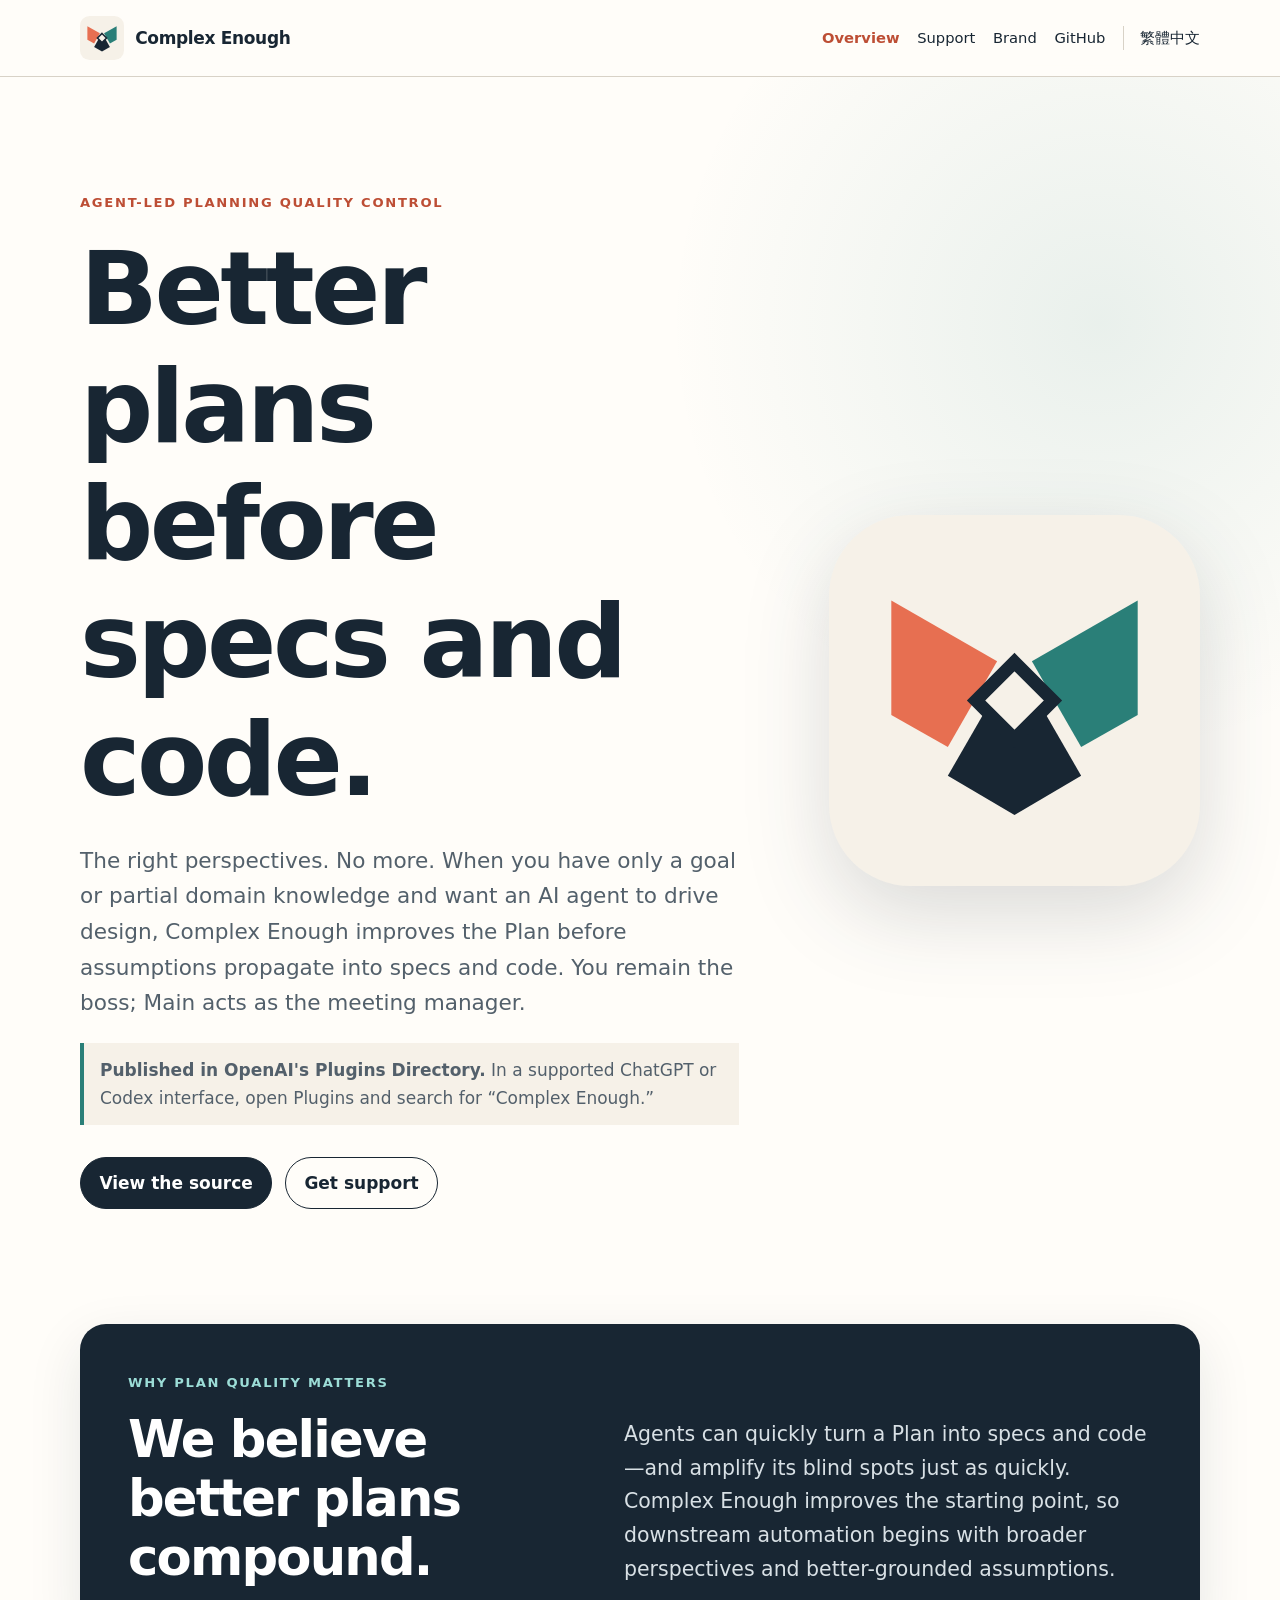
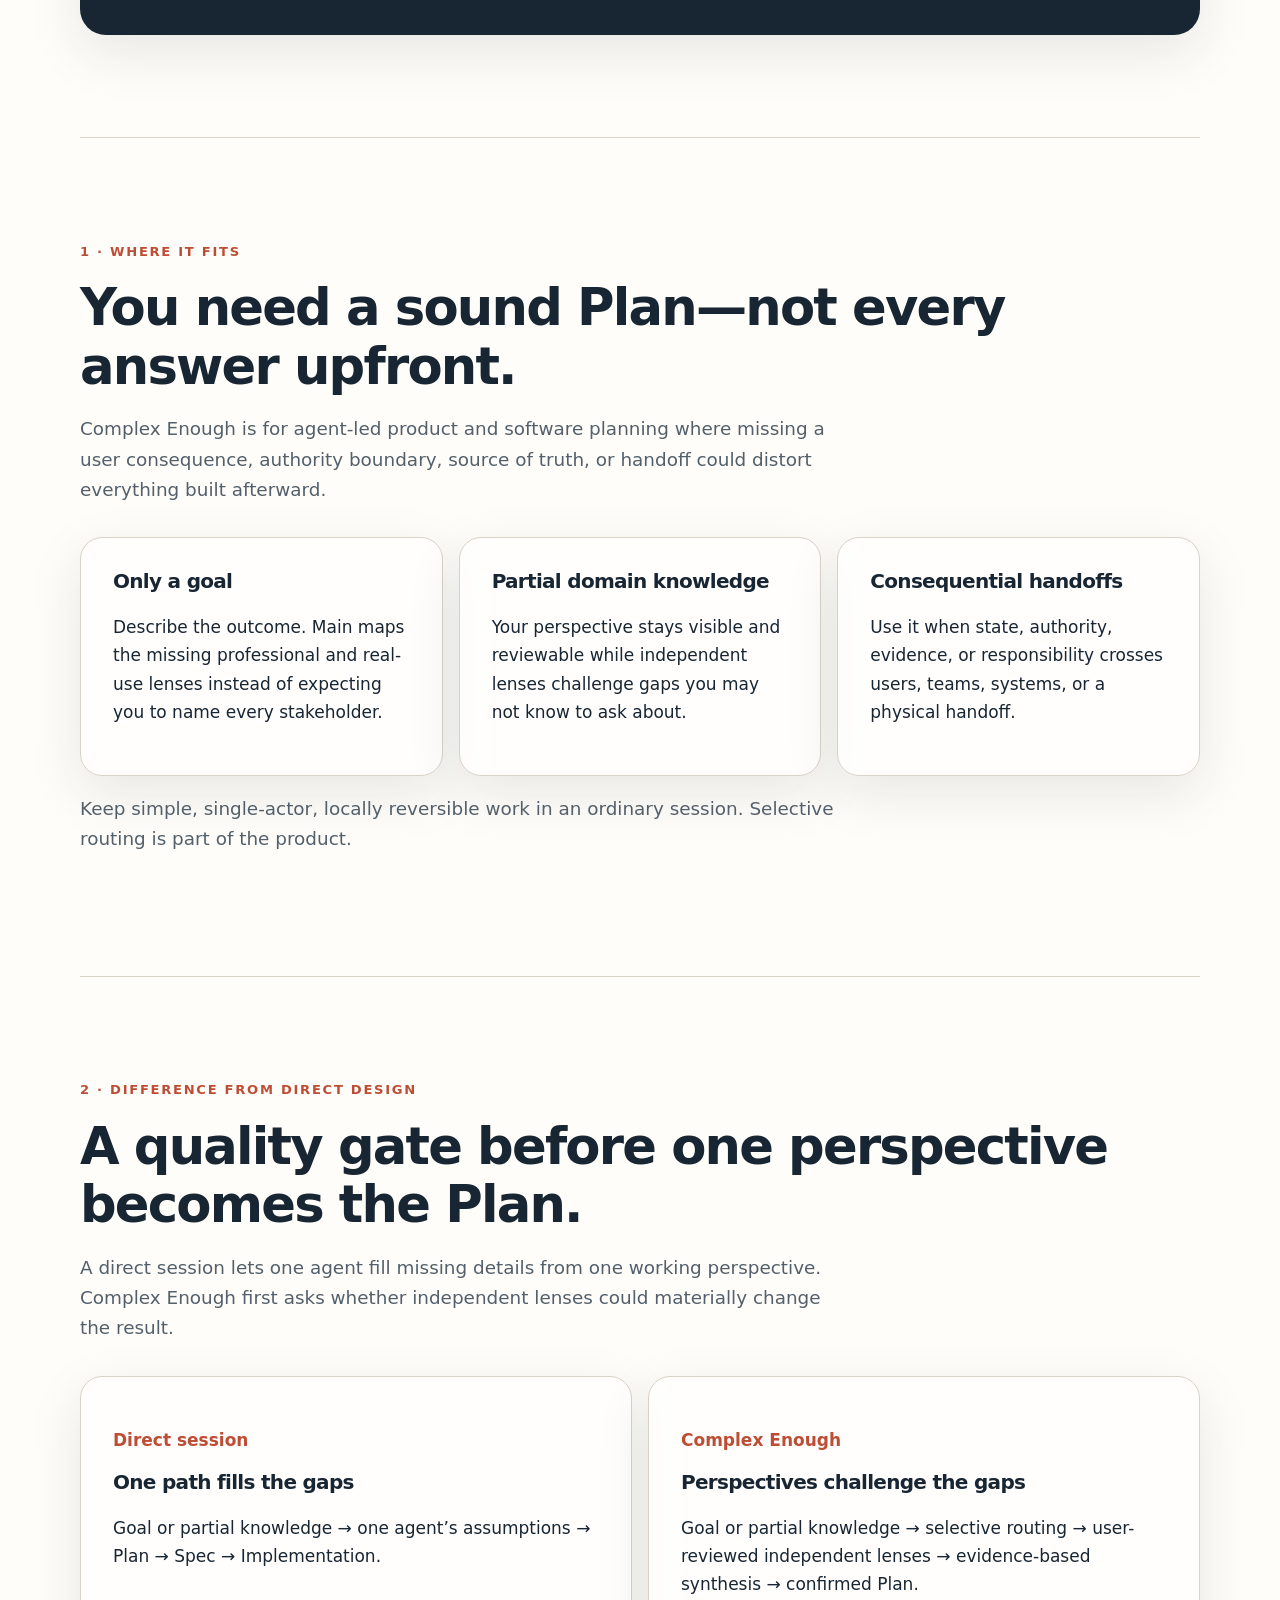
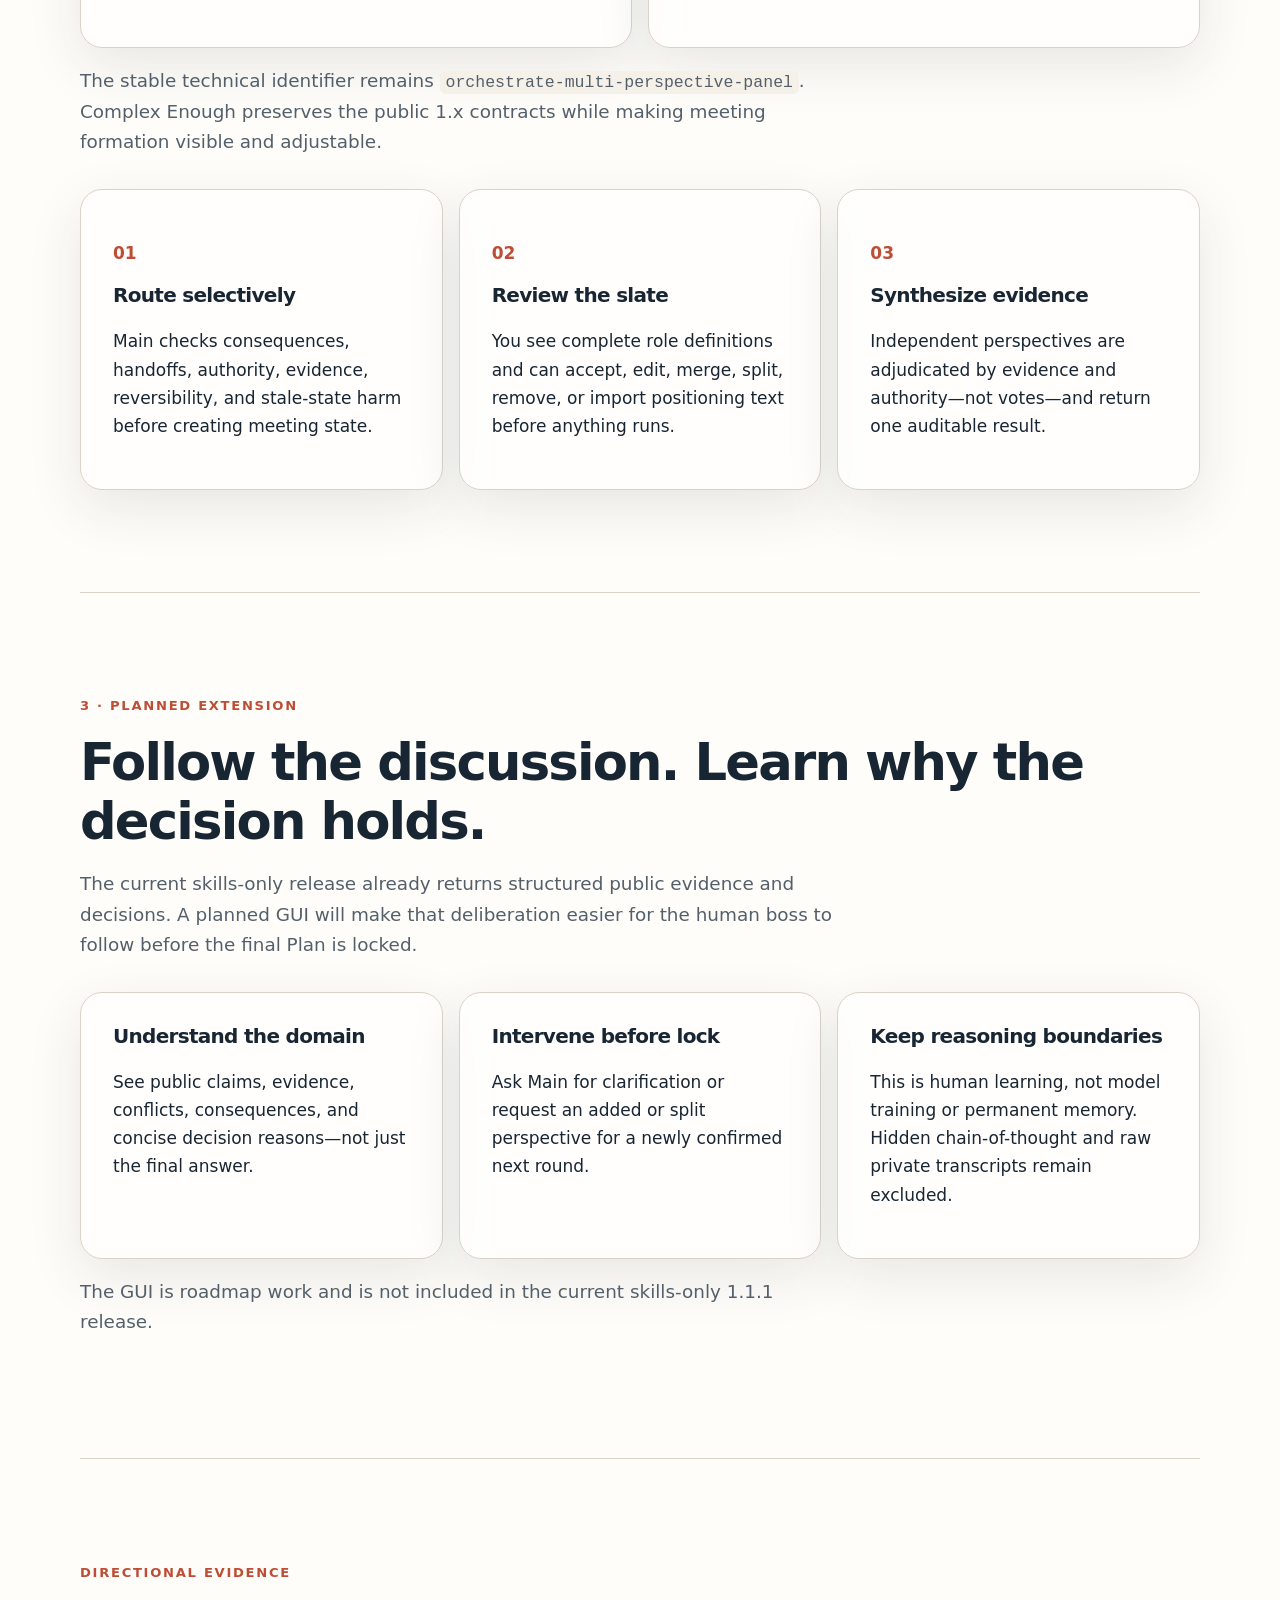
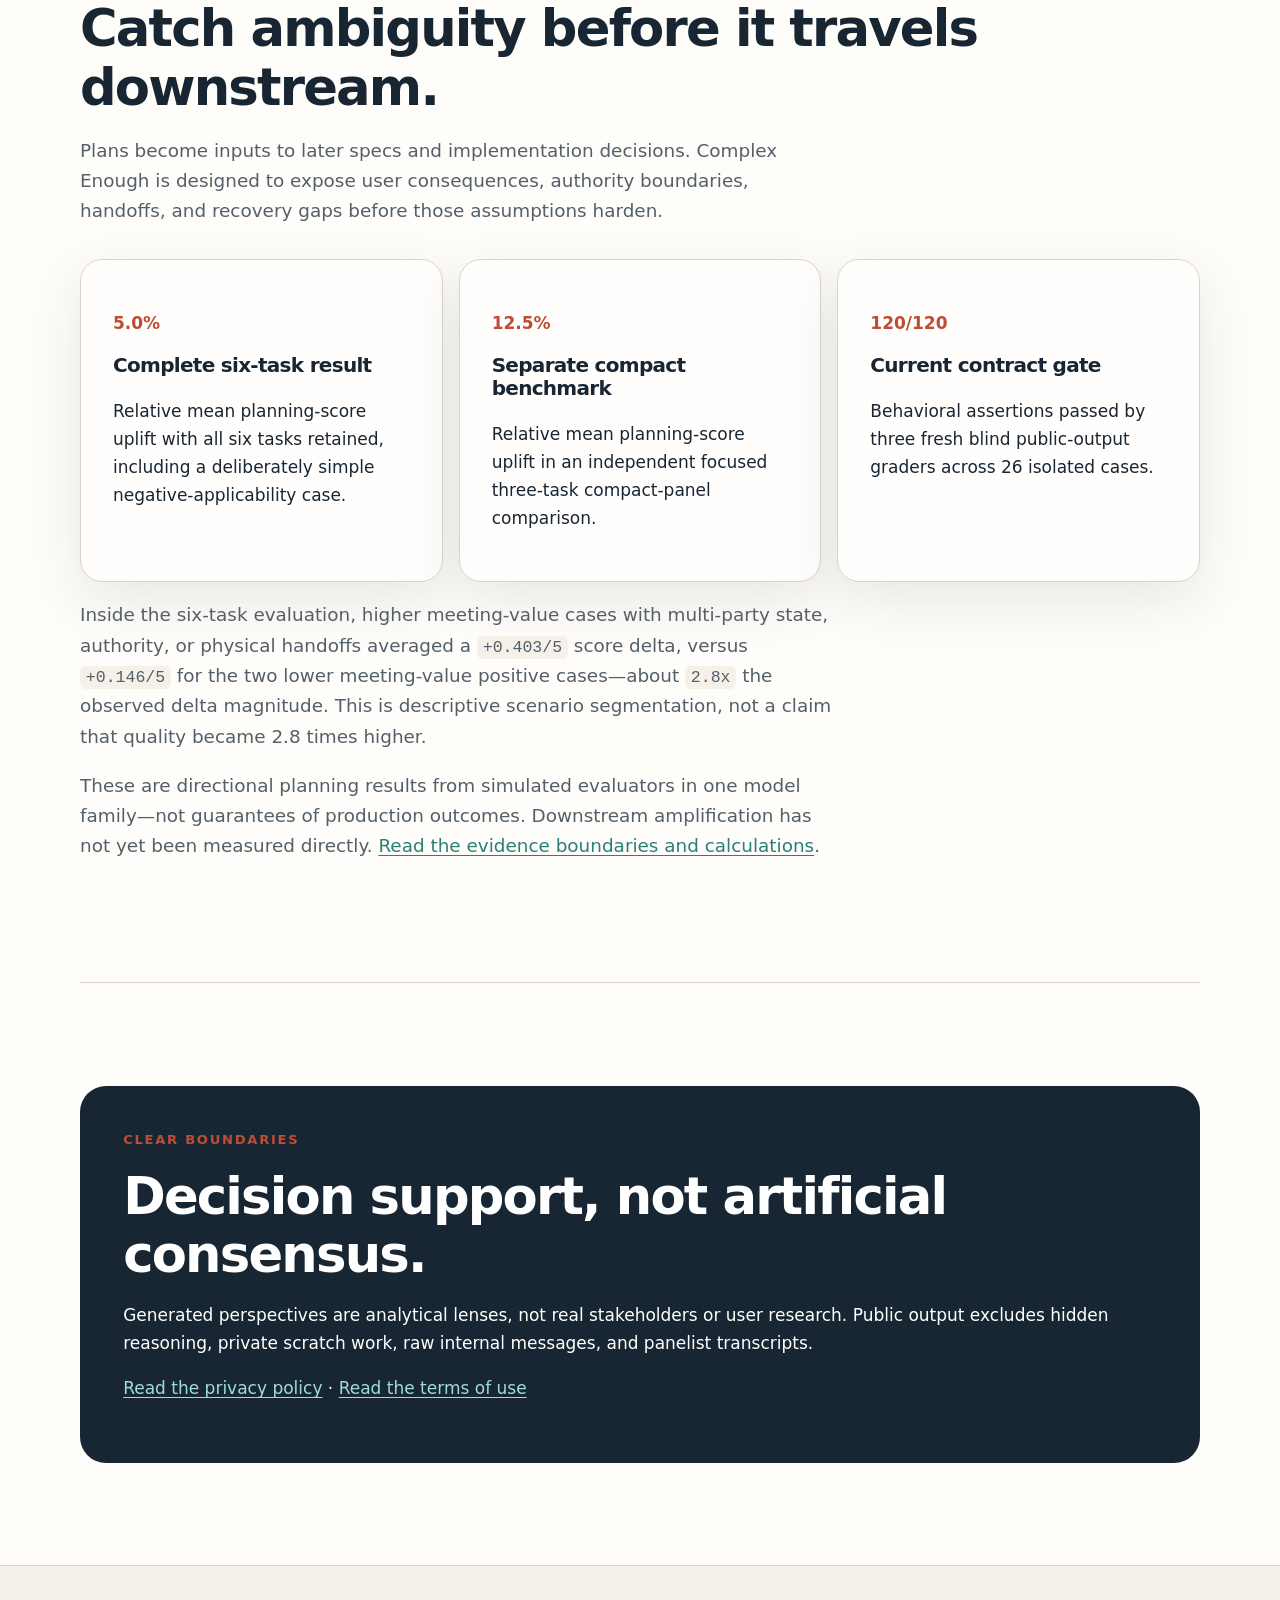
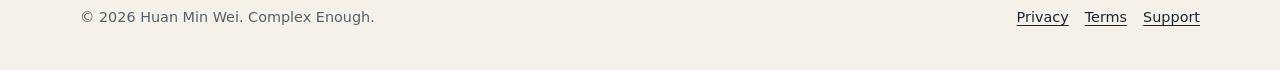
==== commit 1861218f: "docs: add the Better plans compound thesis" ====
--- a/site/en/index.html
+++ b/site/en/index.html
@@ -27,6 +27,10 @@
         <div class="actions"><a class="button" href="https://github.com/complex-enough/complex-enough">View the source</a><a class="button secondary" href="support/">Get support</a></div>
       </div>
       <img class="hero-mark" src="../assets/brand/mark.svg" alt="Three perspective shapes converging around a central diamond">
+    </section>
+    <section class="thesis" aria-labelledby="thesis-heading">
+      <div><p class="eyebrow">Why Plan quality matters</p><h2 id="thesis-heading">We believe better plans compound.</h2></div>
+      <p class="thesis-copy">Agents can quickly turn a Plan into specs and code—and amplify its blind spots just as quickly. Complex Enough improves the starting point, so downstream automation begins with broader perspectives and better-grounded assumptions.</p>
     </section>
     <section class="section"><p class="eyebrow">1 · Where it fits</p><h2>You need a sound Plan—not every answer upfront.</h2>
       <p class="section-intro">Complex Enough is for agent-led product and software planning where missing a user consequence, authority boundary, source of truth, or handoff could distort everything built afterward.</p>
--- a/site/assets/css/site.css
+++ b/site/assets/css/site.css
@@ -127,6 +127,21 @@
   justify-self: center;
   filter: drop-shadow(0 28px 42px rgb(24 38 51 / 16%));
 }
+.thesis {
+  display: grid;
+  grid-template-columns: minmax(0, .9fr) minmax(0, 1.1fr);
+  align-items: end;
+  gap: clamp(1.5rem, 5vw, 5rem);
+  margin-bottom: clamp(4rem, 8vw, 7rem);
+  padding: clamp(1.8rem, 4vw, 3rem);
+  border-radius: 26px;
+  color: white;
+  background: var(--ink);
+  box-shadow: var(--shadow);
+}
+.thesis .eyebrow { color: #9cddd7; }
+.thesis h2 { margin: 0; }
+.thesis-copy { margin: 0; color: #d8e0e5; font-size: clamp(1.08rem, 2vw, 1.28rem); }
 .section { padding-block: clamp(4rem, 8vw, 7rem); border-top: 1px solid var(--line); }
 .section-intro { max-width: 760px; color: var(--slate); font-size: 1.15rem; }
 .grid { display: grid; grid-template-columns: repeat(3, 1fr); gap: 1rem; margin-top: 2rem; }
@@ -177,6 +192,7 @@
   .language-link { padding-left: 0; border-left: 0; }
   .hero { min-height: auto; grid-template-columns: 1fr; }
   .hero-mark { width: min(72vw, 320px); grid-row: 1; }
+  .thesis { grid-template-columns: 1fr; align-items: start; }
   .grid { grid-template-columns: 1fr; }
   .comparison-grid { grid-template-columns: 1fr; }
   .footer-inner { grid-template-columns: 1fr; }
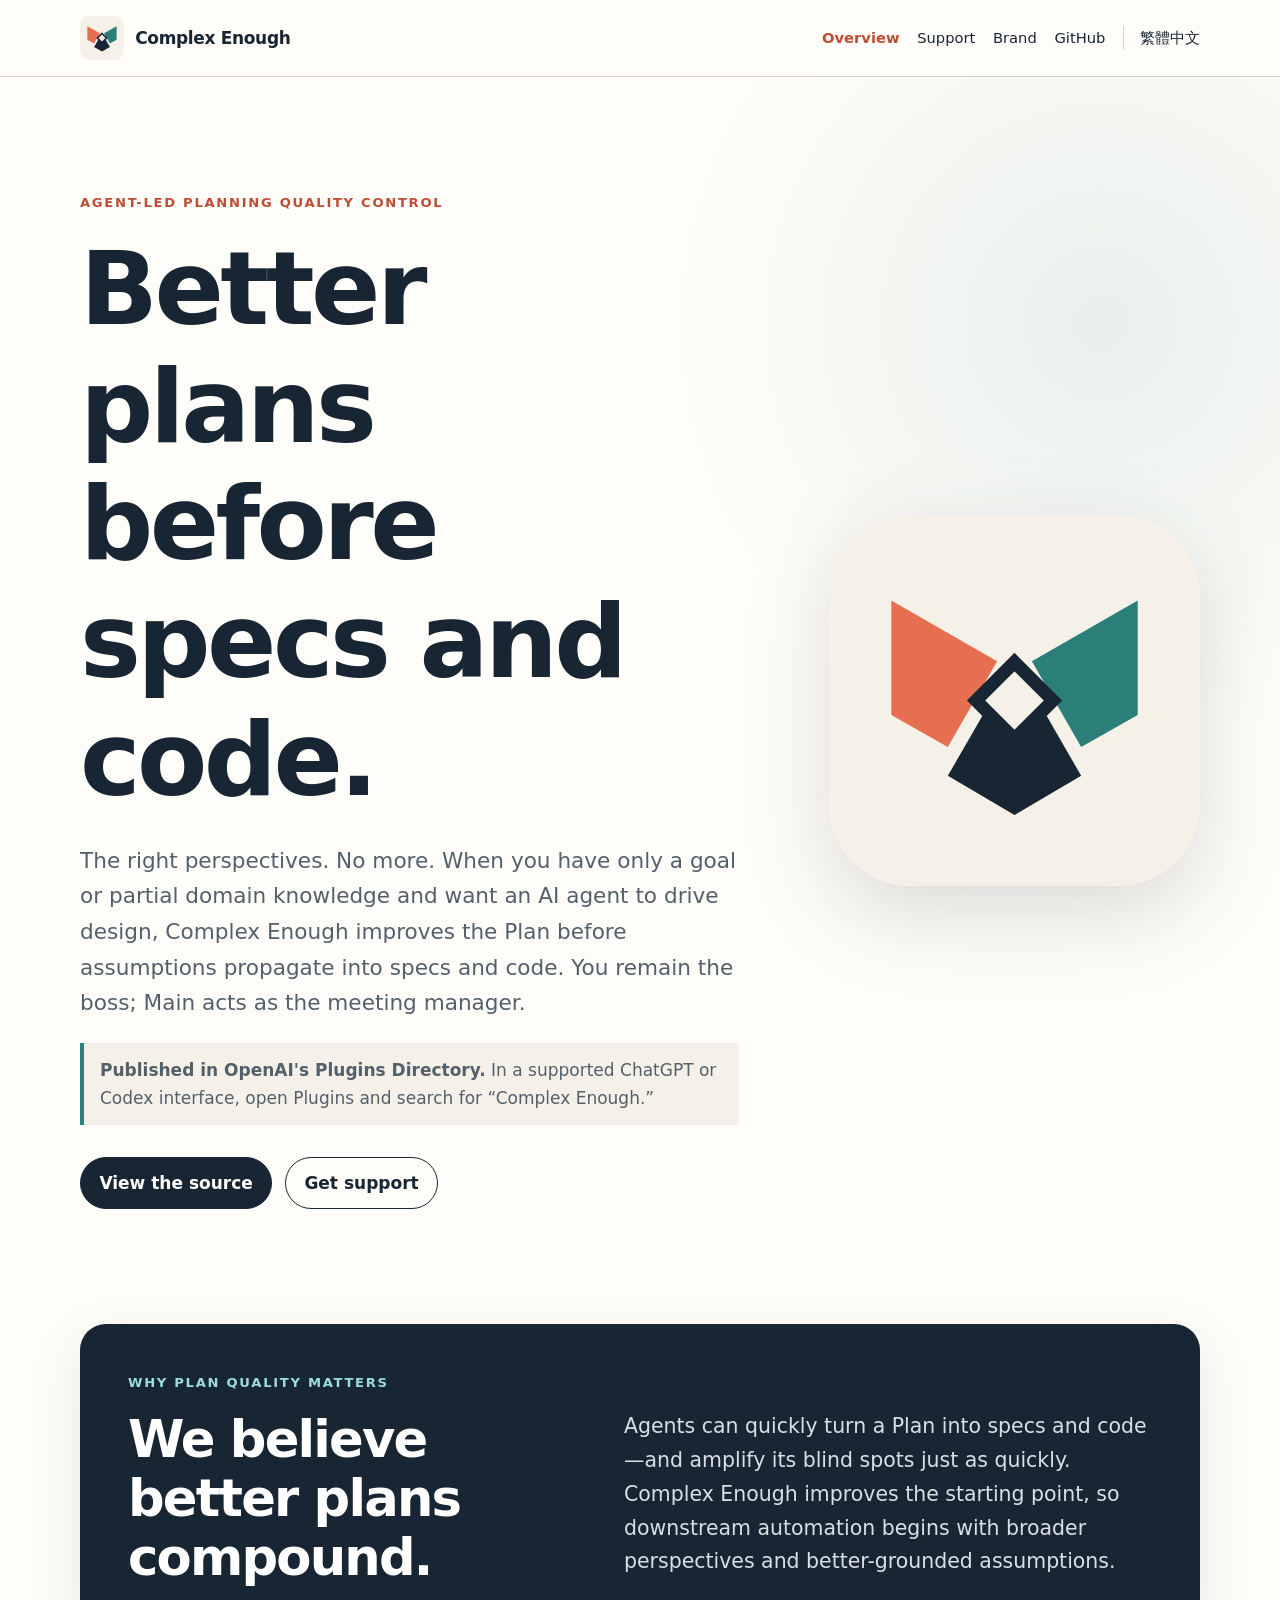
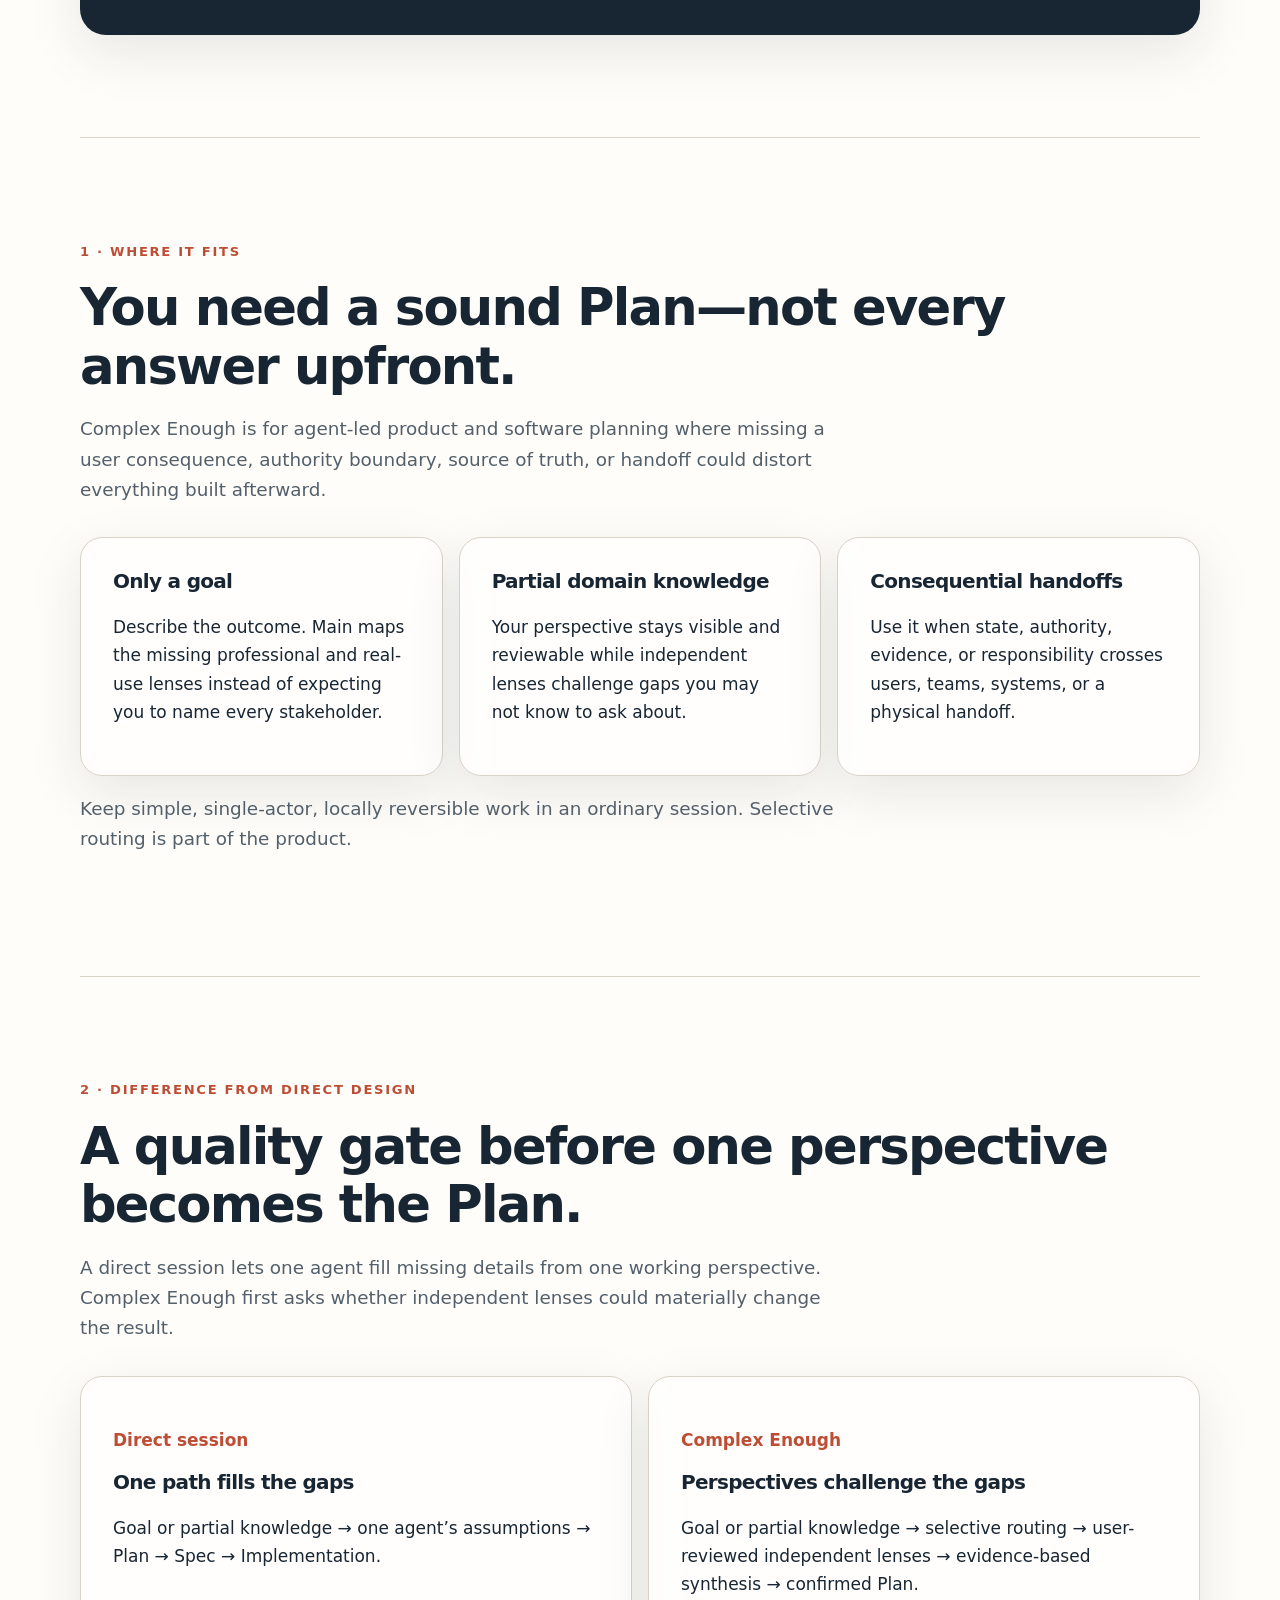
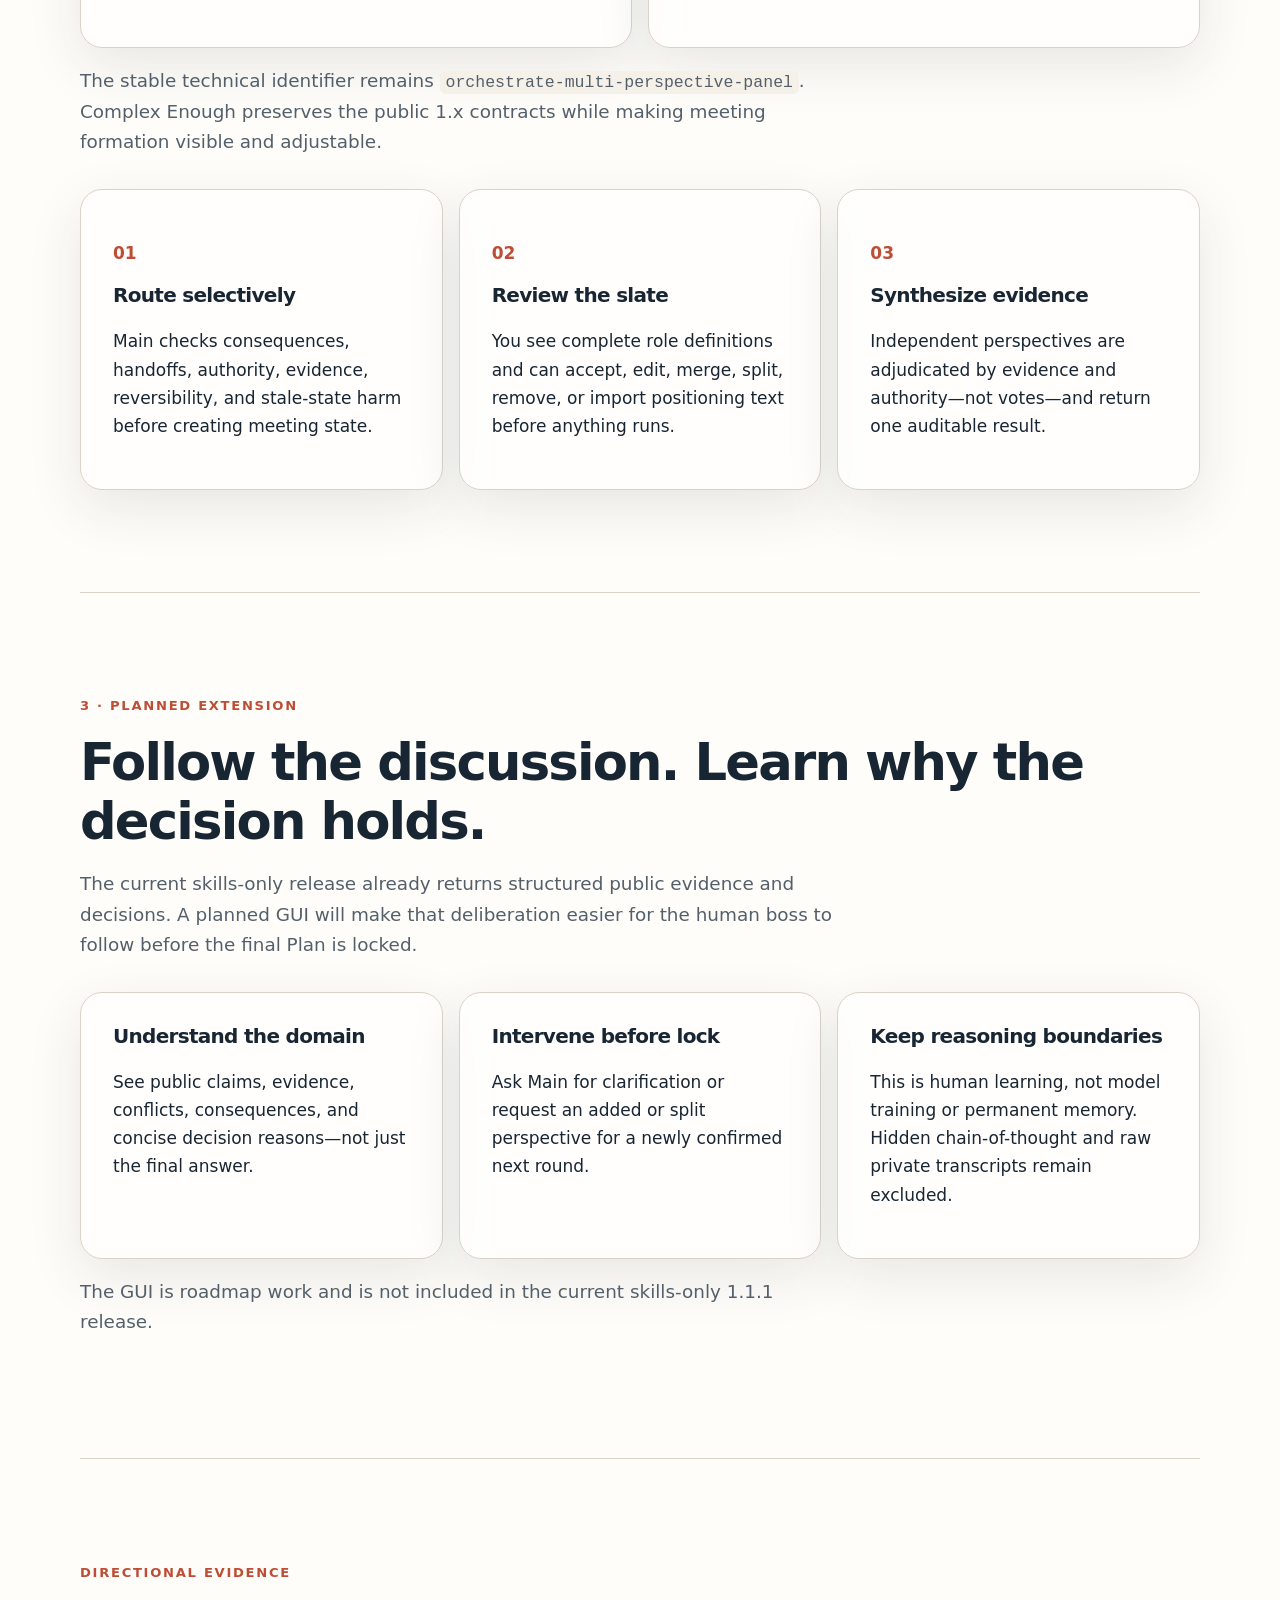
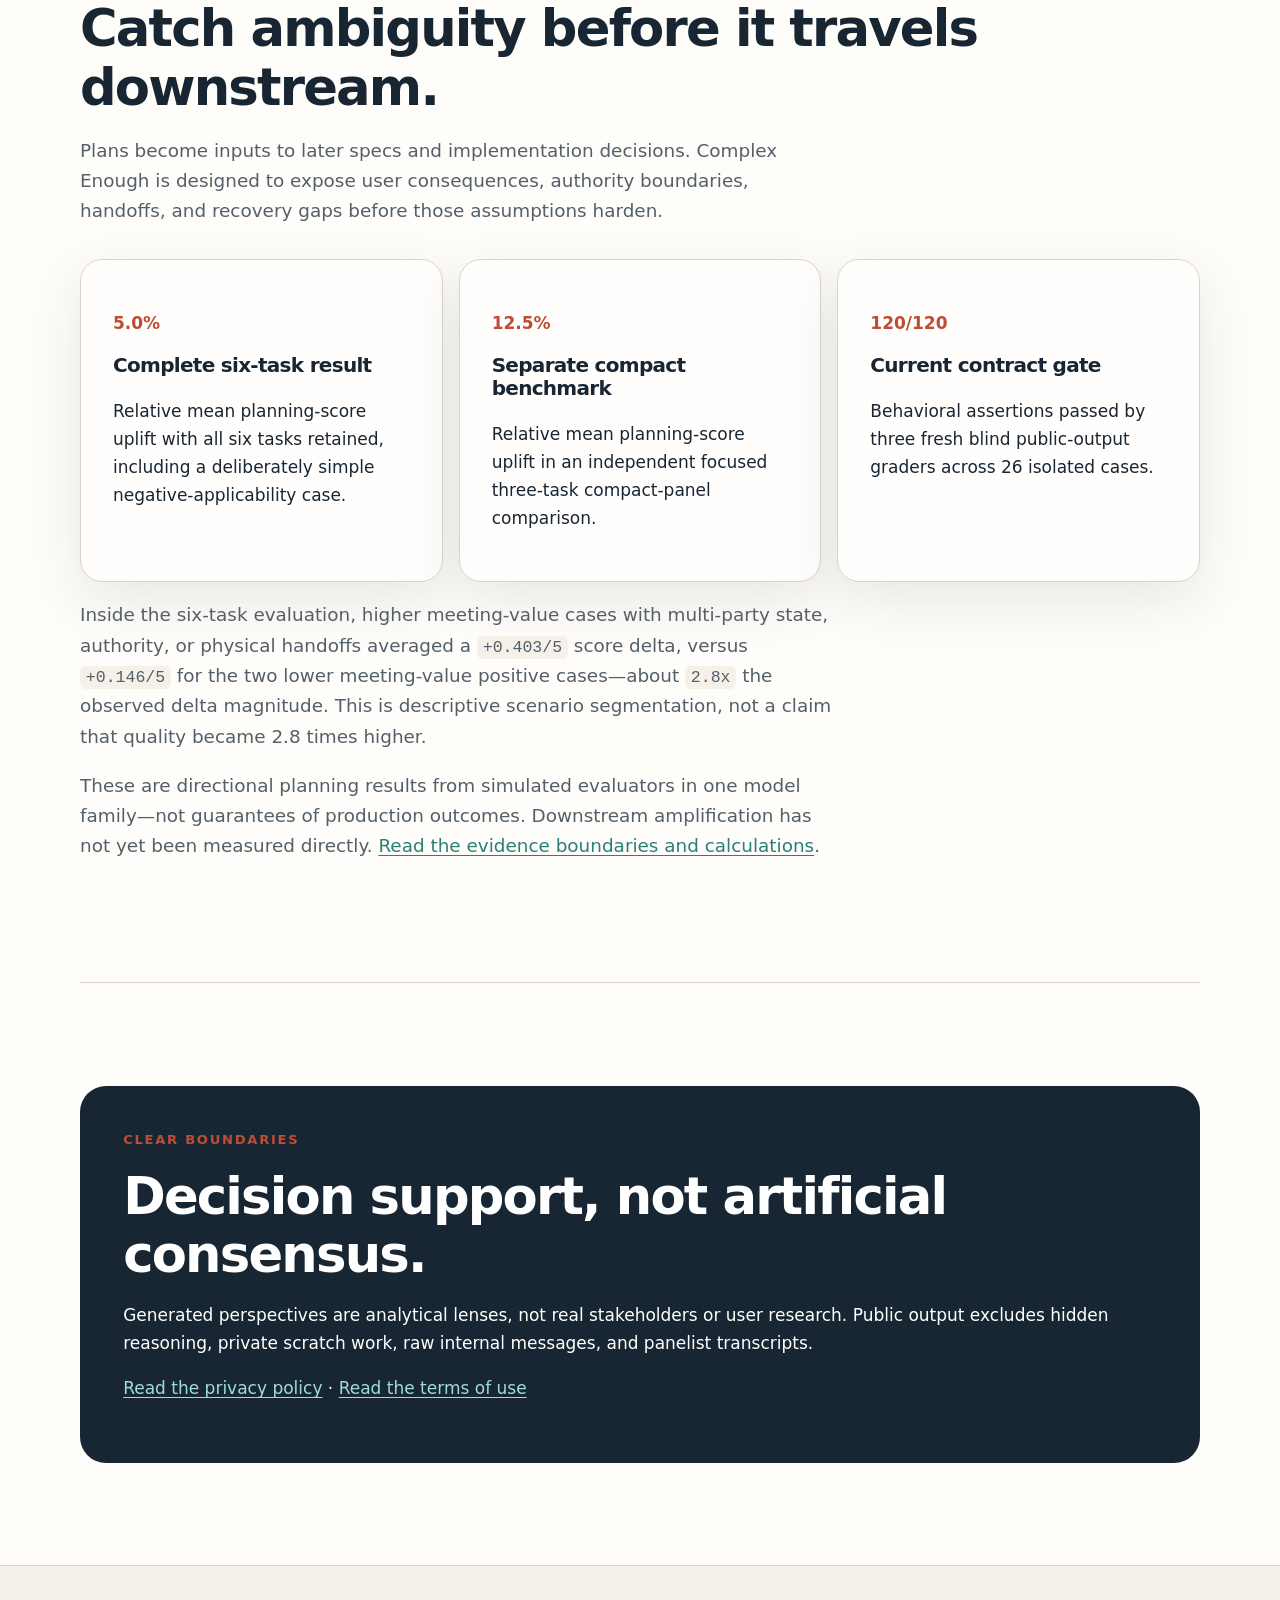
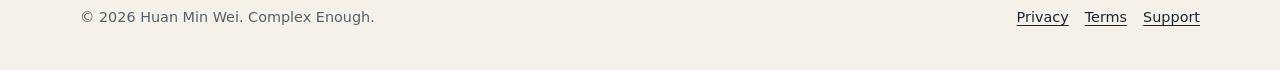
==== commit ecfe829f: "fix: align bilingual thesis content" ====
--- a/site/en/index.html
+++ b/site/en/index.html
@@ -29,7 +29,8 @@
       <img class="hero-mark" src="../assets/brand/mark.svg" alt="Three perspective shapes converging around a central diamond">
     </section>
     <section class="thesis" aria-labelledby="thesis-heading">
-      <div><p class="eyebrow">Why Plan quality matters</p><h2 id="thesis-heading">We believe better plans compound.</h2></div>
+      <p class="eyebrow">Why Plan quality matters</p>
+      <h2 id="thesis-heading">We believe better plans compound.</h2>
       <p class="thesis-copy">Agents can quickly turn a Plan into specs and code—and amplify its blind spots just as quickly. Complex Enough improves the starting point, so downstream automation begins with broader perspectives and better-grounded assumptions.</p>
     </section>
     <section class="section"><p class="eyebrow">1 · Where it fits</p><h2>You need a sound Plan—not every answer upfront.</h2>
--- a/site/assets/css/site.css
+++ b/site/assets/css/site.css
@@ -130,8 +130,9 @@
 .thesis {
   display: grid;
   grid-template-columns: minmax(0, .9fr) minmax(0, 1.1fr);
-  align-items: end;
-  gap: clamp(1.5rem, 5vw, 5rem);
+  align-items: start;
+  column-gap: clamp(1.5rem, 5vw, 5rem);
+  row-gap: 1rem;
   margin-bottom: clamp(4rem, 8vw, 7rem);
   padding: clamp(1.8rem, 4vw, 3rem);
   border-radius: 26px;
@@ -139,7 +140,7 @@
   background: var(--ink);
   box-shadow: var(--shadow);
 }
-.thesis .eyebrow { color: #9cddd7; }
+.thesis .eyebrow { grid-column: 1 / -1; margin: 0; color: #9cddd7; }
 .thesis h2 { margin: 0; }
 .thesis-copy { margin: 0; color: #d8e0e5; font-size: clamp(1.08rem, 2vw, 1.28rem); }
 .section { padding-block: clamp(4rem, 8vw, 7rem); border-top: 1px solid var(--line); }
@@ -192,7 +193,7 @@
   .language-link { padding-left: 0; border-left: 0; }
   .hero { min-height: auto; grid-template-columns: 1fr; }
   .hero-mark { width: min(72vw, 320px); grid-row: 1; }
-  .thesis { grid-template-columns: 1fr; align-items: start; }
+  .thesis { grid-template-columns: 1fr; }
   .grid { grid-template-columns: 1fr; }
   .comparison-grid { grid-template-columns: 1fr; }
   .footer-inner { grid-template-columns: 1fr; }
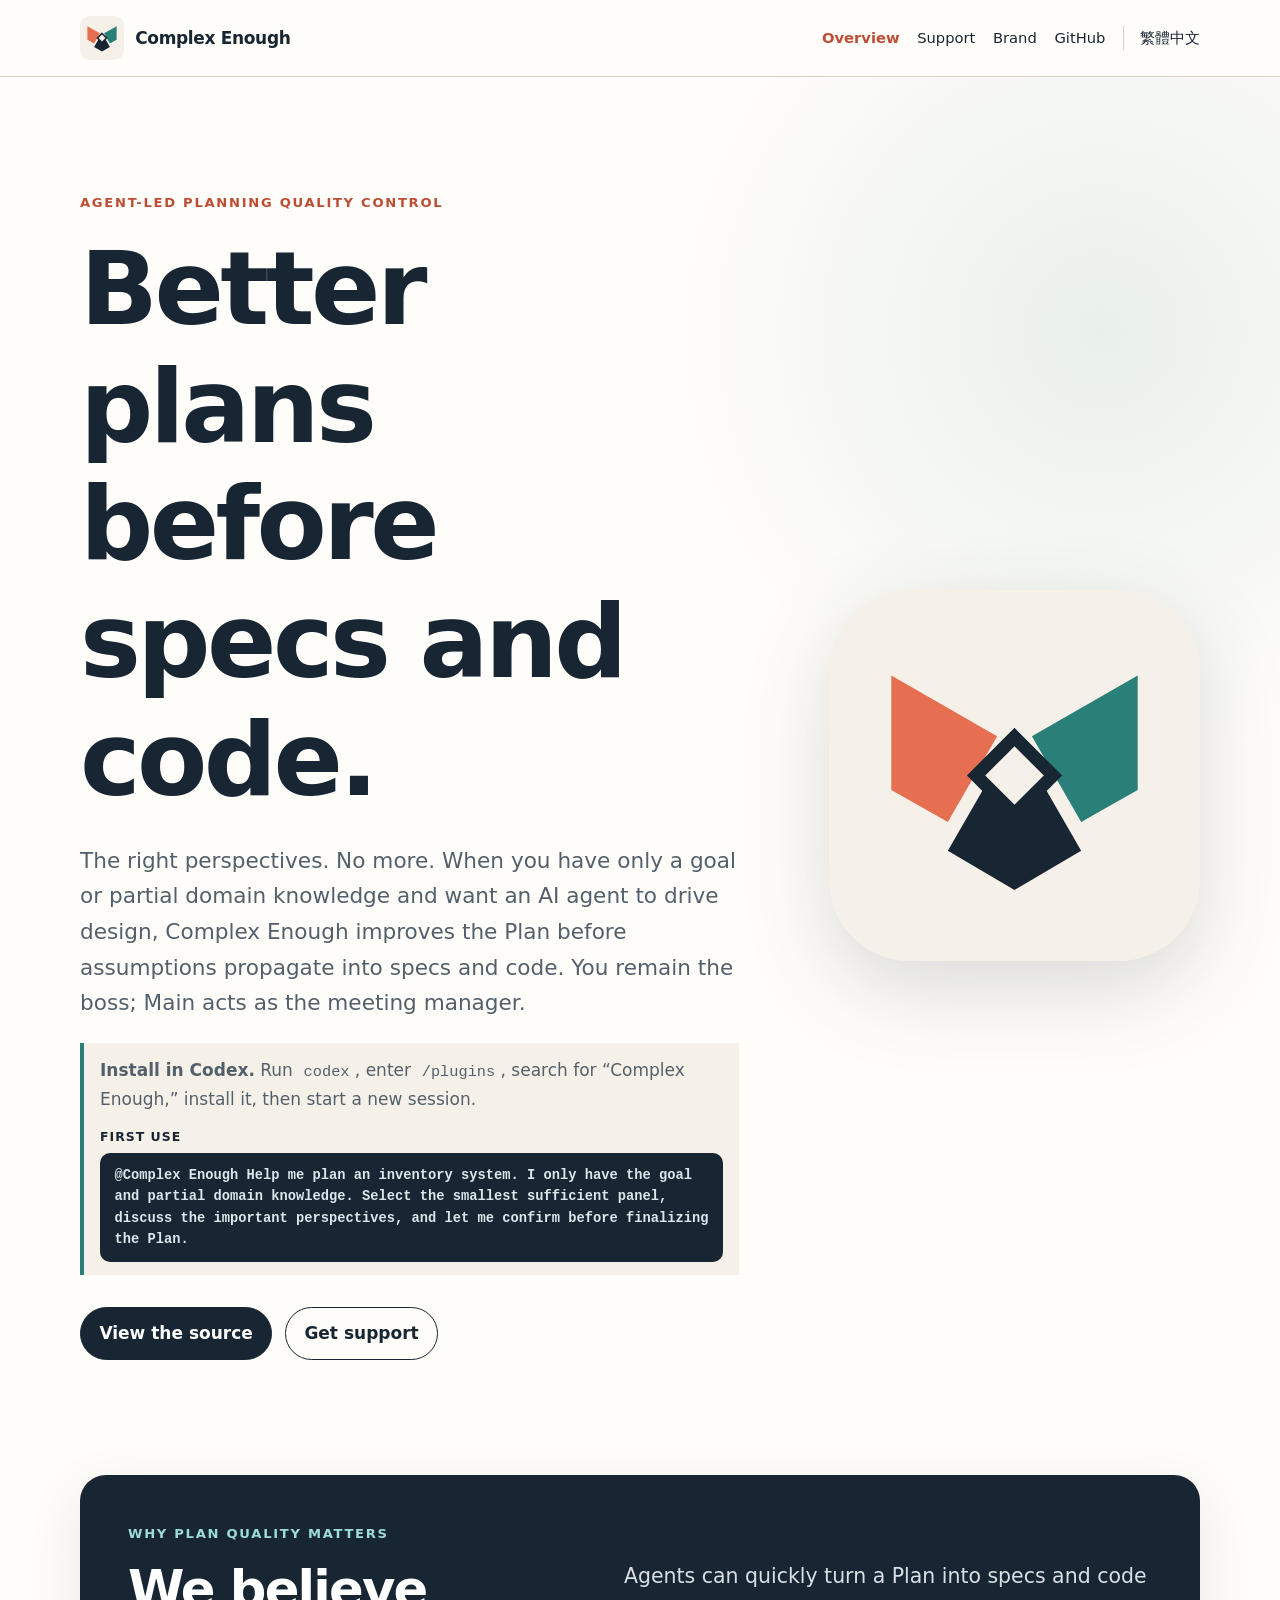
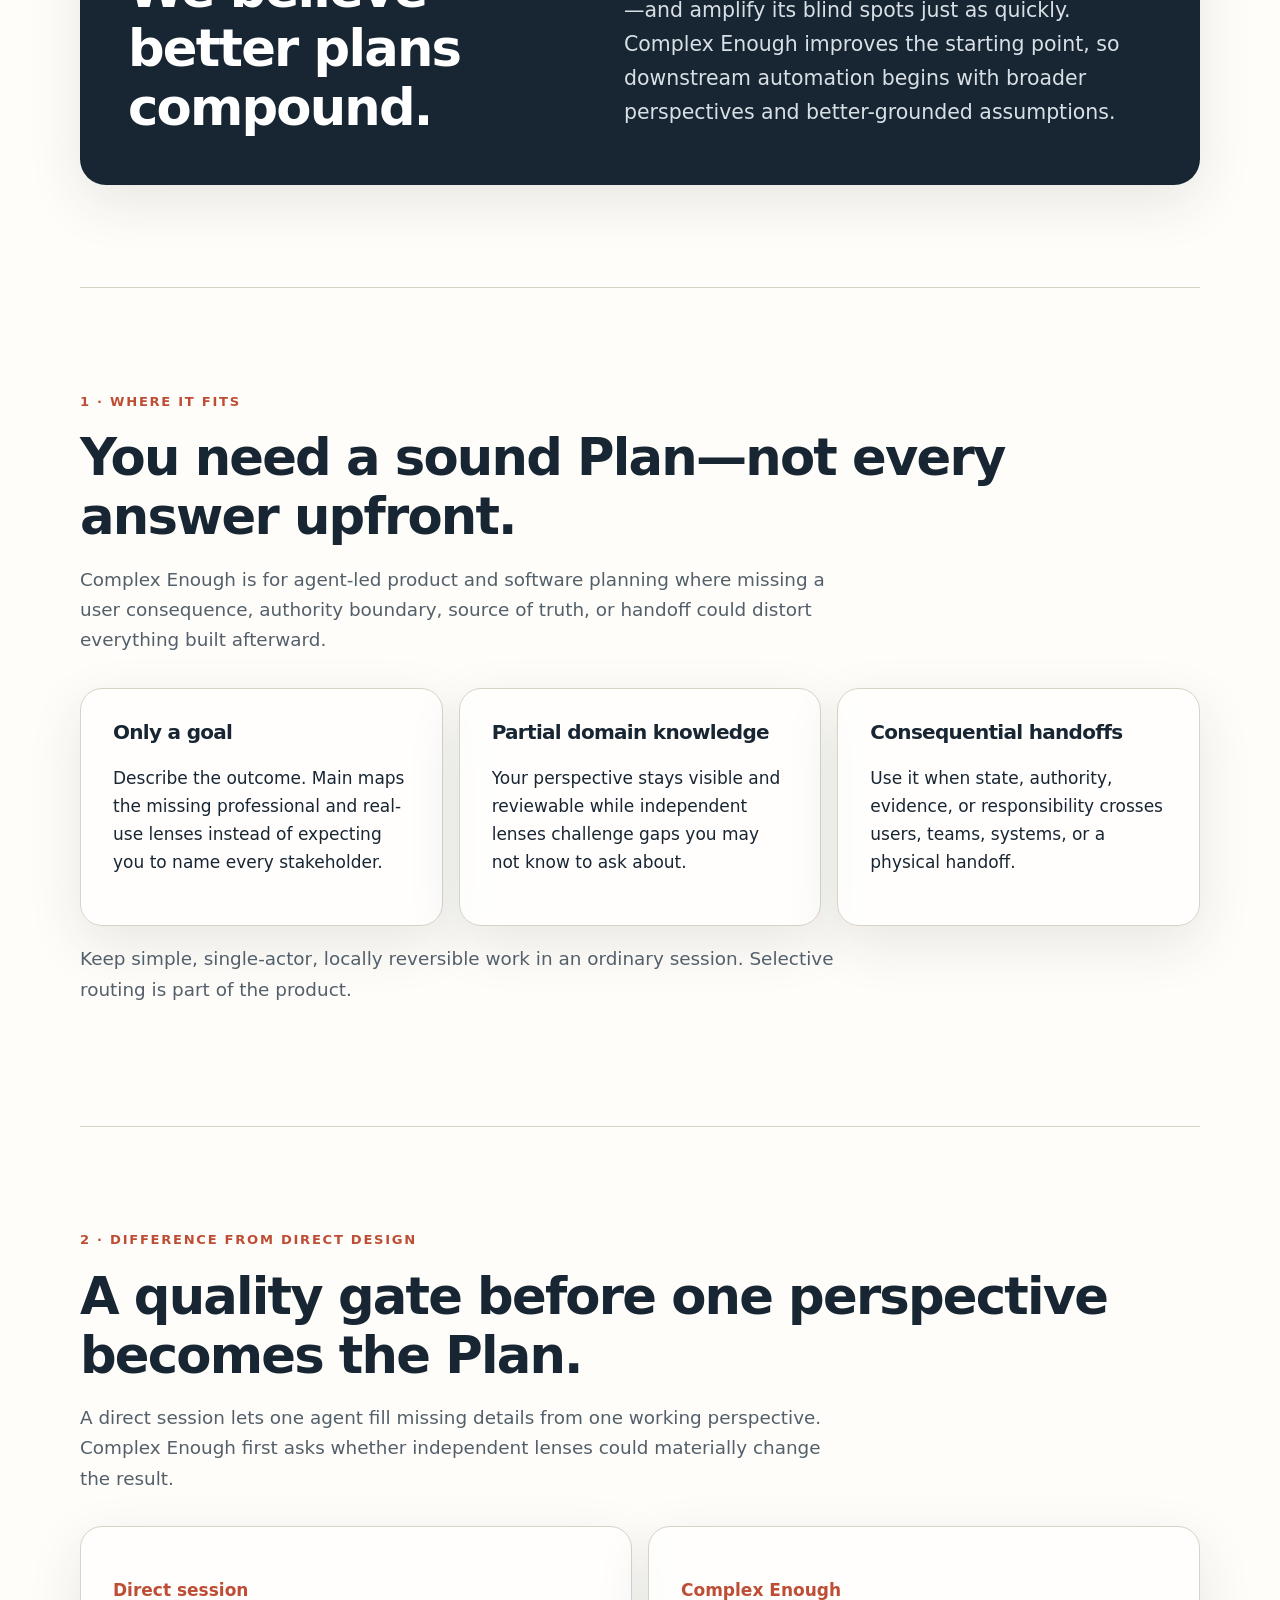
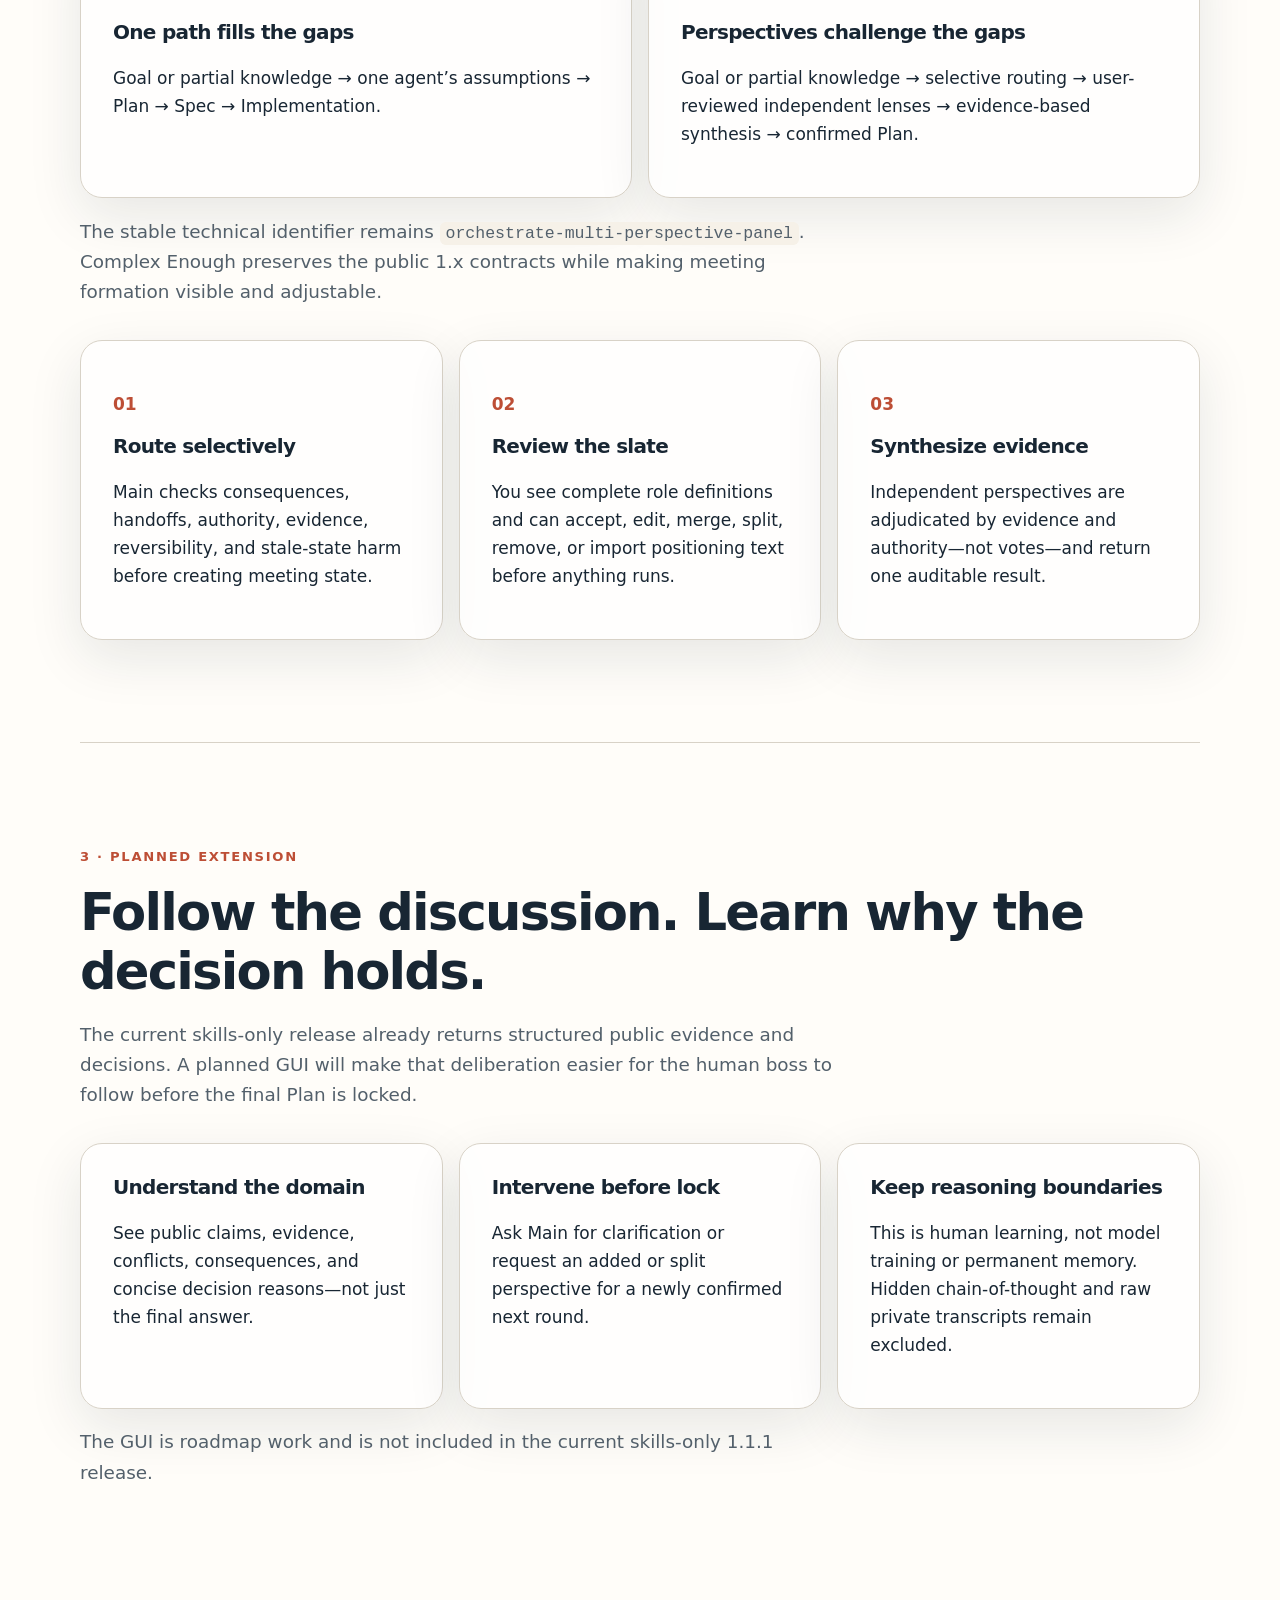
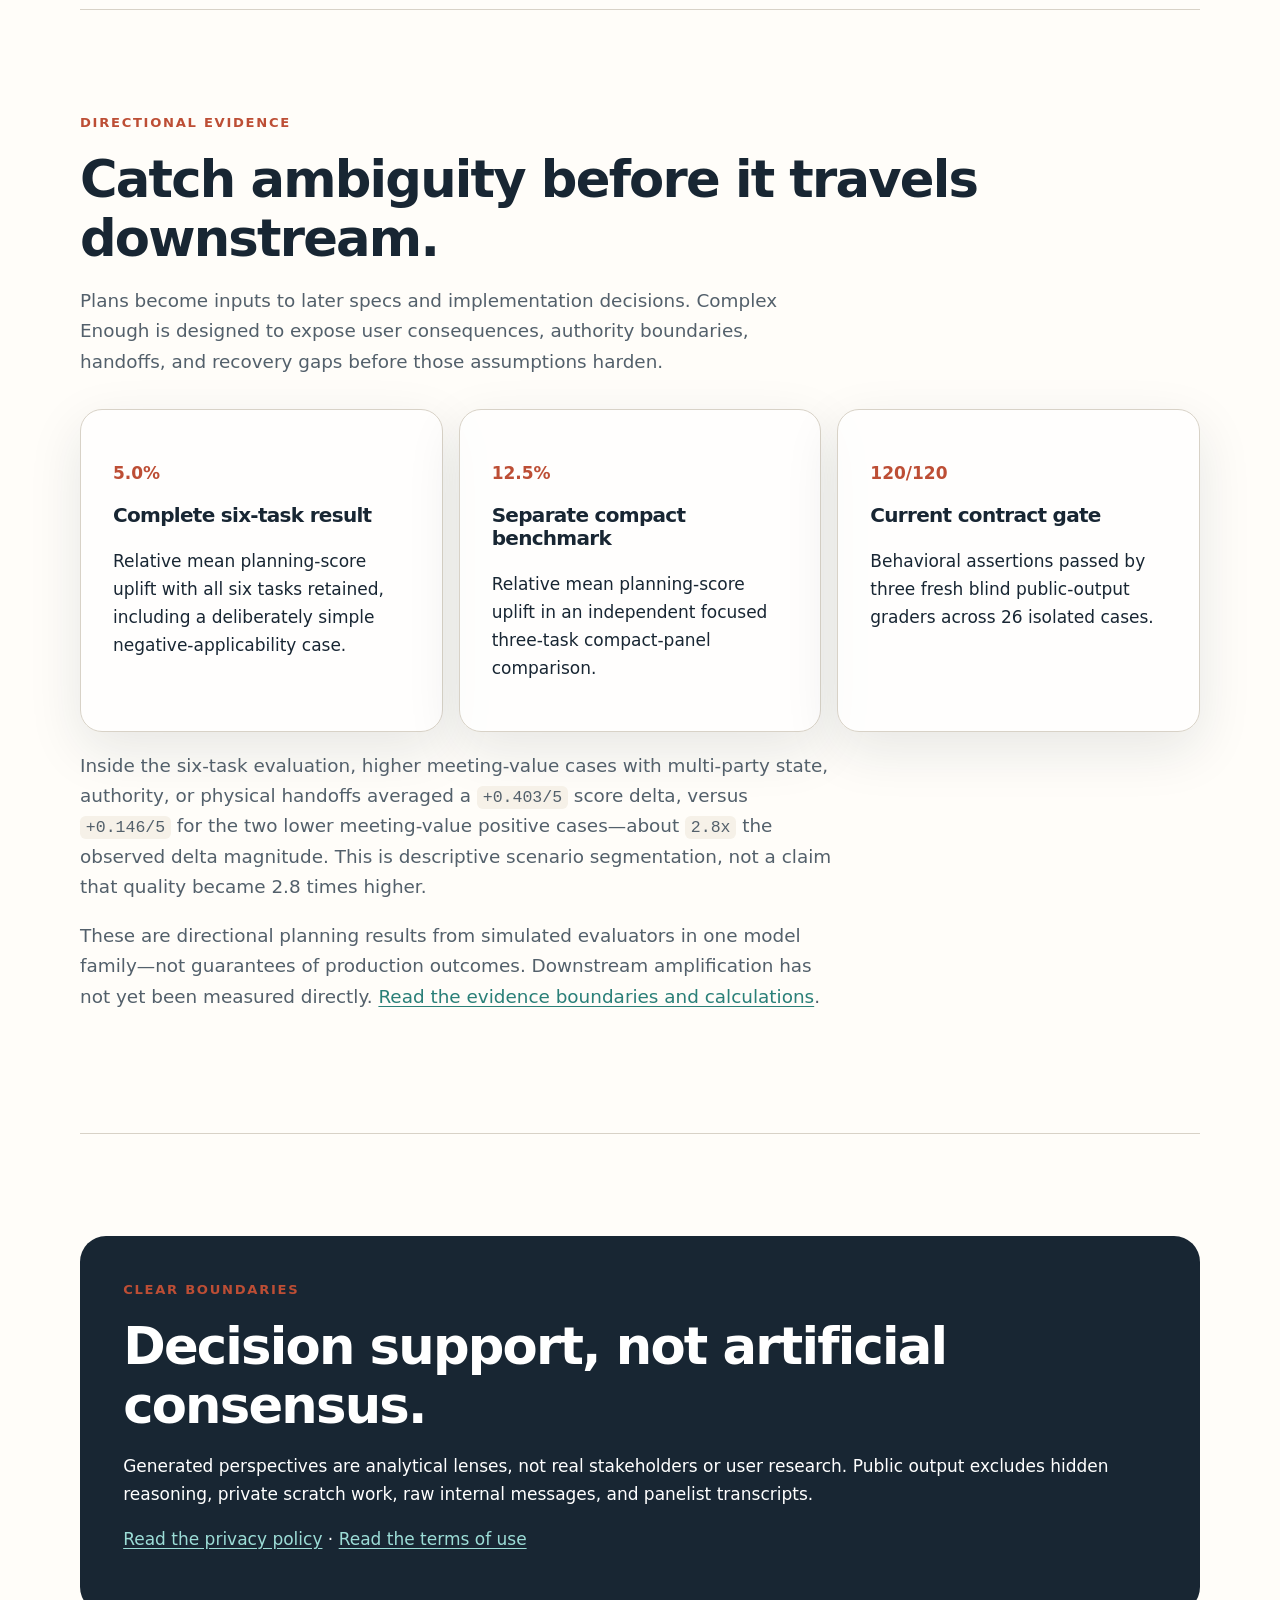
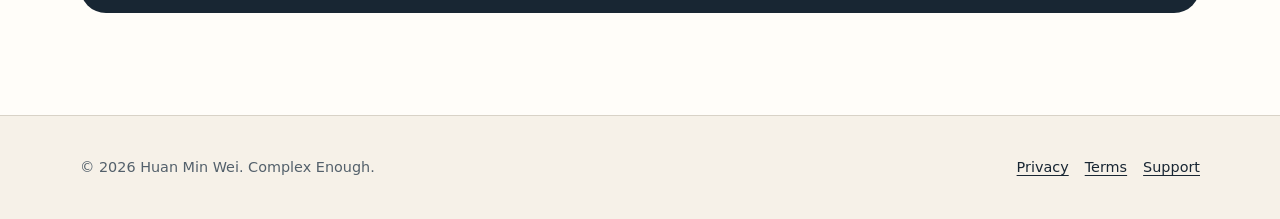
==== commit a46cc4ad: "docs: add Codex first-use guidance" ====
--- a/site/en/index.html
+++ b/site/en/index.html
@@ -23,7 +23,11 @@
     <section class="hero">
       <div><p class="eyebrow">Agent-led planning quality control</p><h1>Better plans before specs and code.</h1>
         <p class="lede">The right perspectives. No more. When you have only a goal or partial domain knowledge and want an AI agent to drive design, Complex Enough improves the Plan before assumptions propagate into specs and code. You remain the boss; Main acts as the meeting manager.</p>
-        <p class="availability-note"><strong>Published in OpenAI's Plugins Directory.</strong> In a supported ChatGPT or Codex interface, open Plugins and search for “Complex Enough.”</p>
+        <div class="availability-note">
+          <p><strong>Install in Codex.</strong> Run <code>codex</code>, enter <code>/plugins</code>, search for “Complex Enough,” install it, then start a new session.</p>
+          <p class="example-label">First use</p>
+          <pre class="prompt-example" aria-label="Example Complex Enough prompt"><code>@Complex Enough Help me plan an inventory system. I only have the goal and partial domain knowledge. Select the smallest sufficient panel, discuss the important perspectives, and let me confirm before finalizing the Plan.</code></pre>
+        </div>
         <div class="actions"><a class="button" href="https://github.com/complex-enough/complex-enough">View the source</a><a class="button secondary" href="support/">Get support</a></div>
       </div>
       <img class="hero-mark" src="../assets/brand/mark.svg" alt="Three perspective shapes converging around a central diamond">
--- a/site/assets/css/site.css
+++ b/site/assets/css/site.css
@@ -106,6 +106,26 @@
   color: var(--slate);
   background: var(--warm);
 }
+.availability-note p { margin: 0; }
+.availability-note .example-label {
+  margin-top: .85rem;
+  color: var(--ink);
+  font-size: .78rem;
+  font-weight: 800;
+  letter-spacing: .08em;
+  text-transform: uppercase;
+}
+.prompt-example {
+  margin: .35rem 0 0;
+  padding: .75rem .9rem;
+  border-radius: 10px;
+  color: #dce7eb;
+  background: var(--ink);
+  font: 600 .86rem/1.55 ui-monospace, SFMono-Regular, Consolas, monospace;
+  overflow-wrap: anywhere;
+  white-space: pre-wrap;
+}
+.prompt-example code { padding: 0; color: inherit; background: transparent; font: inherit; }
 .actions { display: flex; flex-wrap: wrap; gap: .8rem; margin-top: 2rem; }
 .button {
   display: inline-flex;
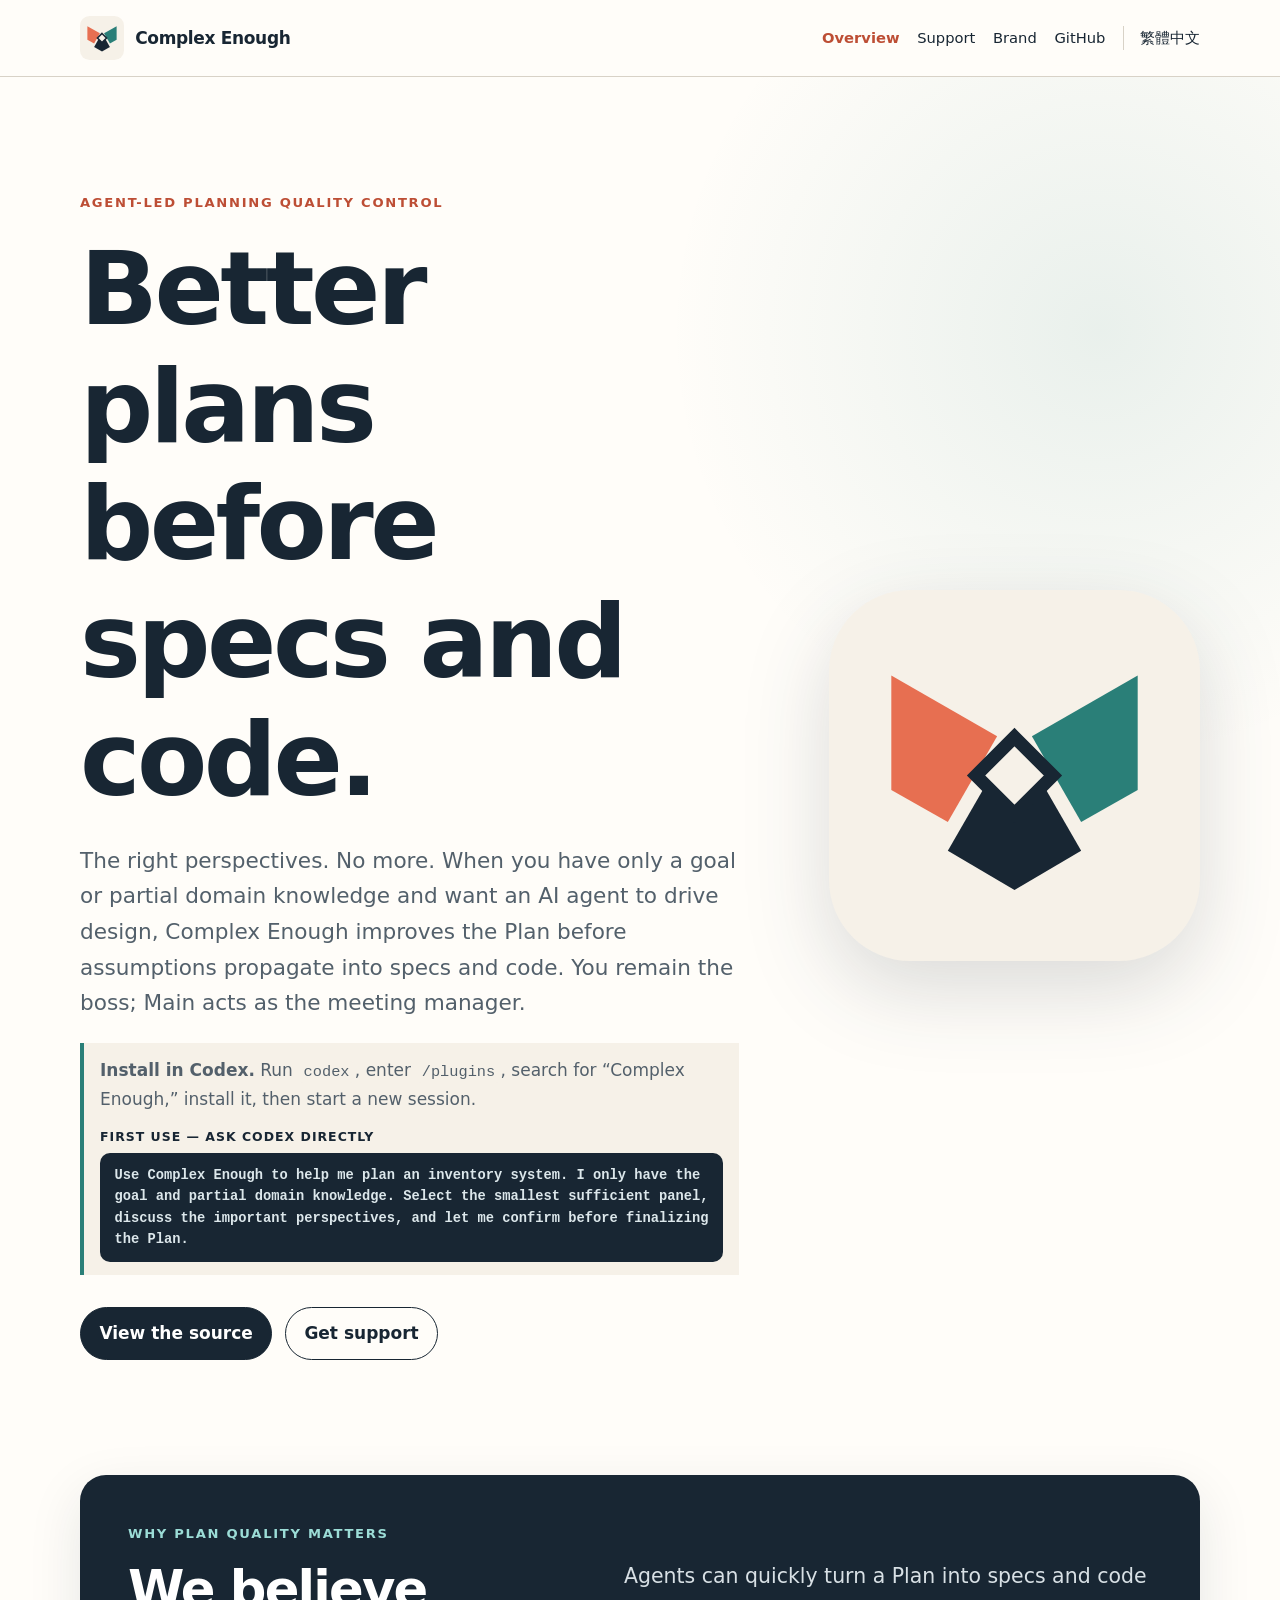
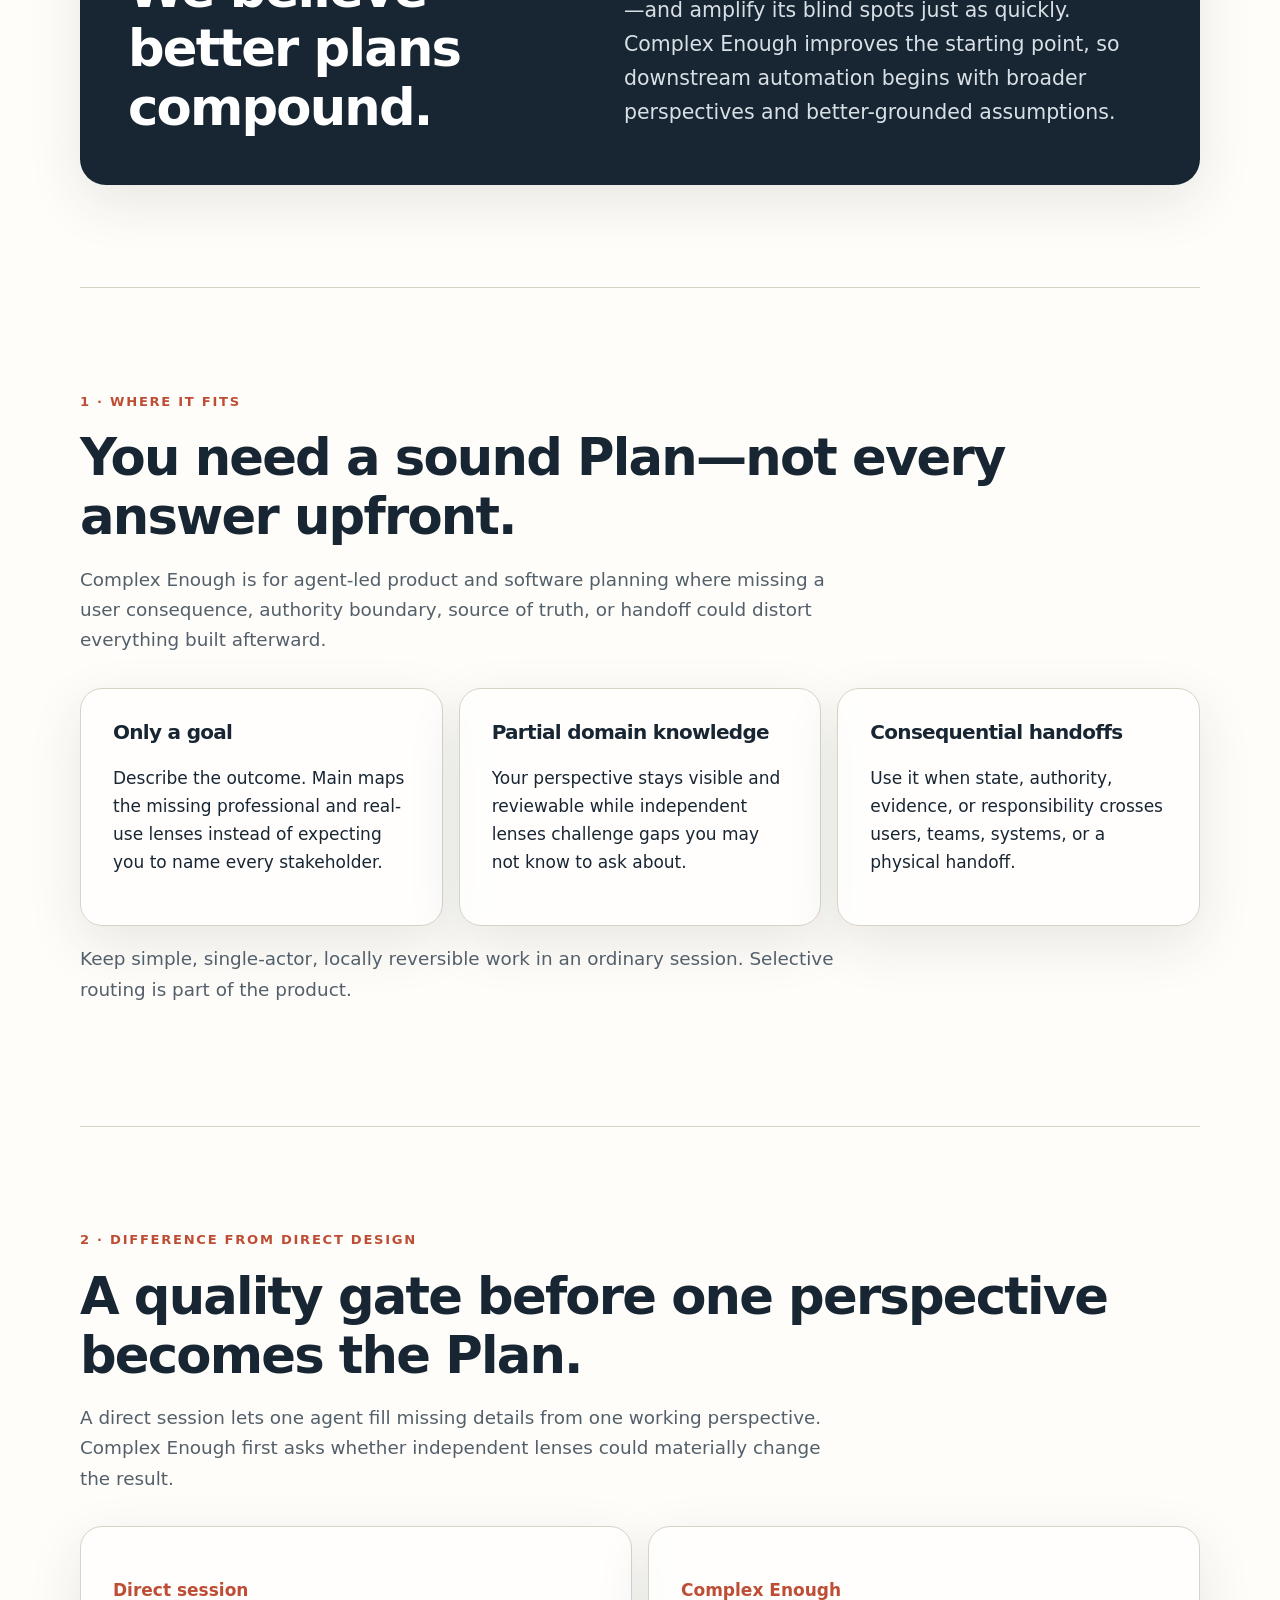
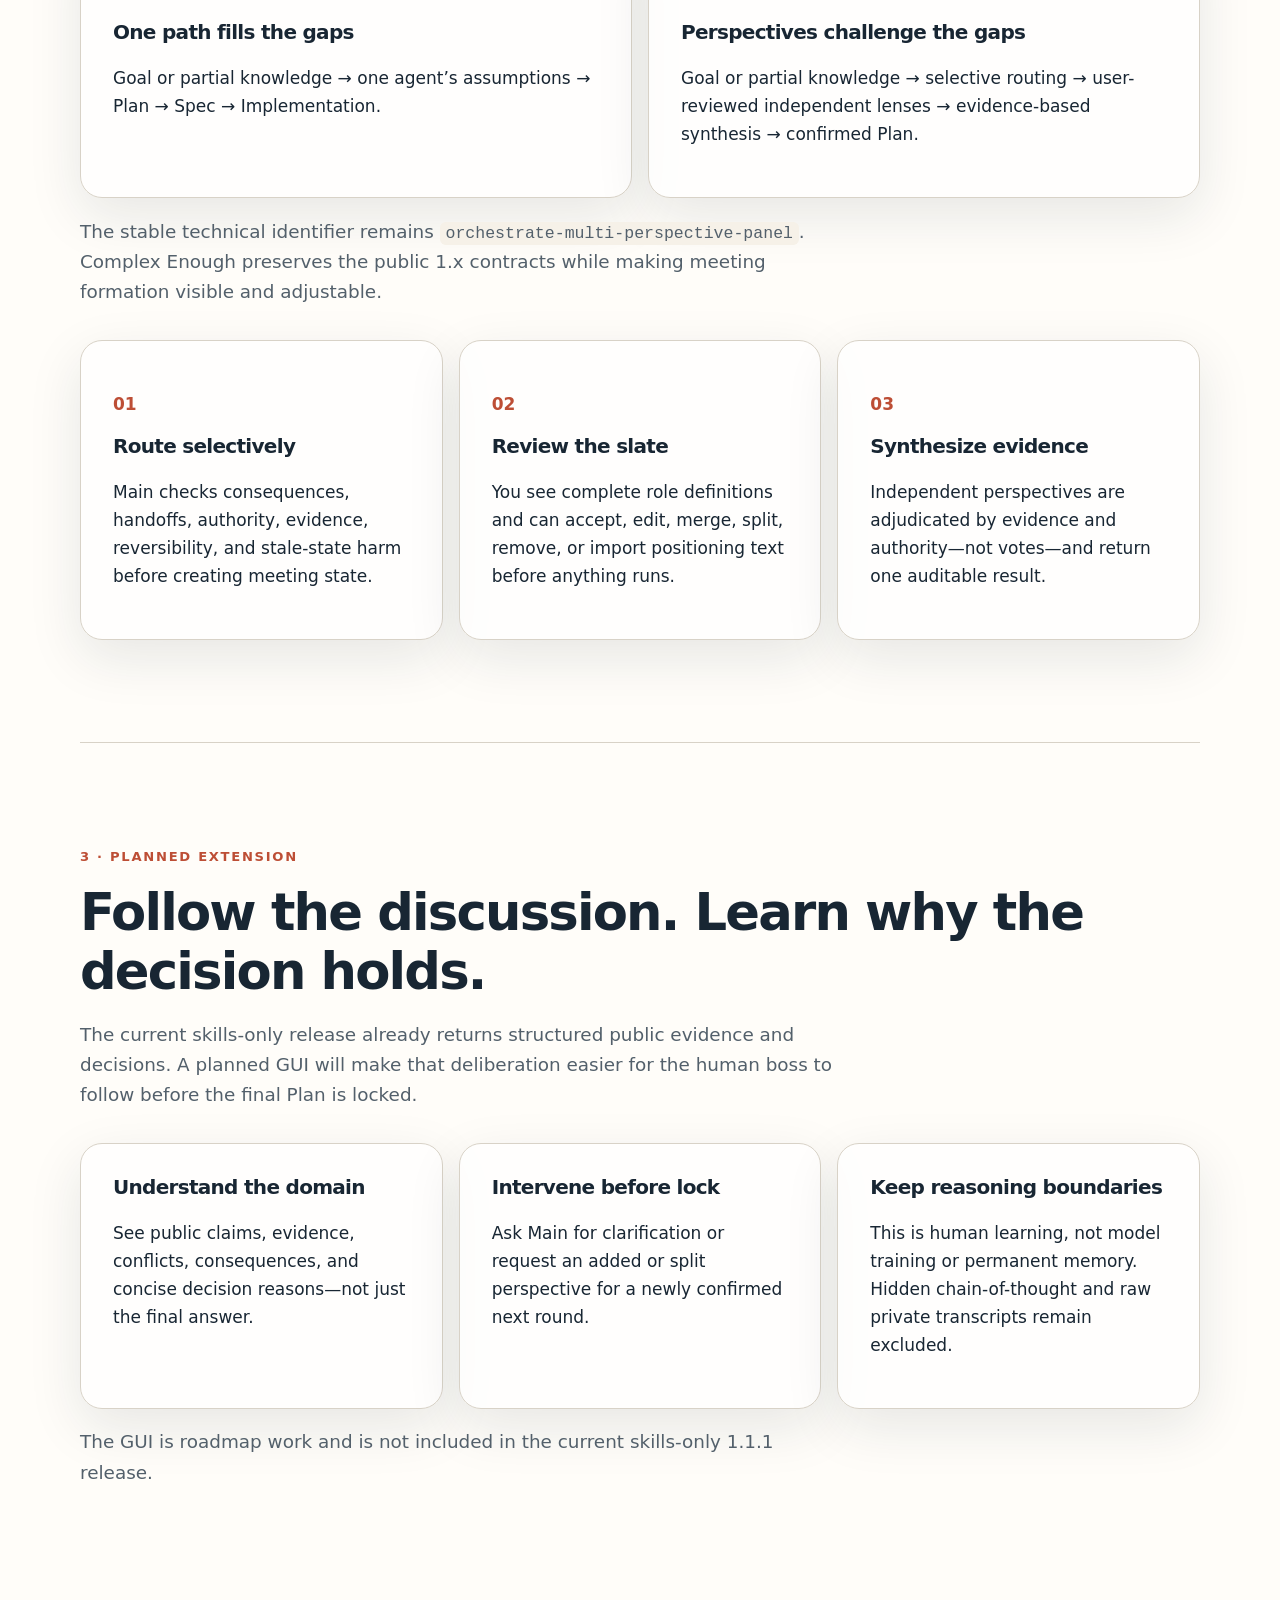
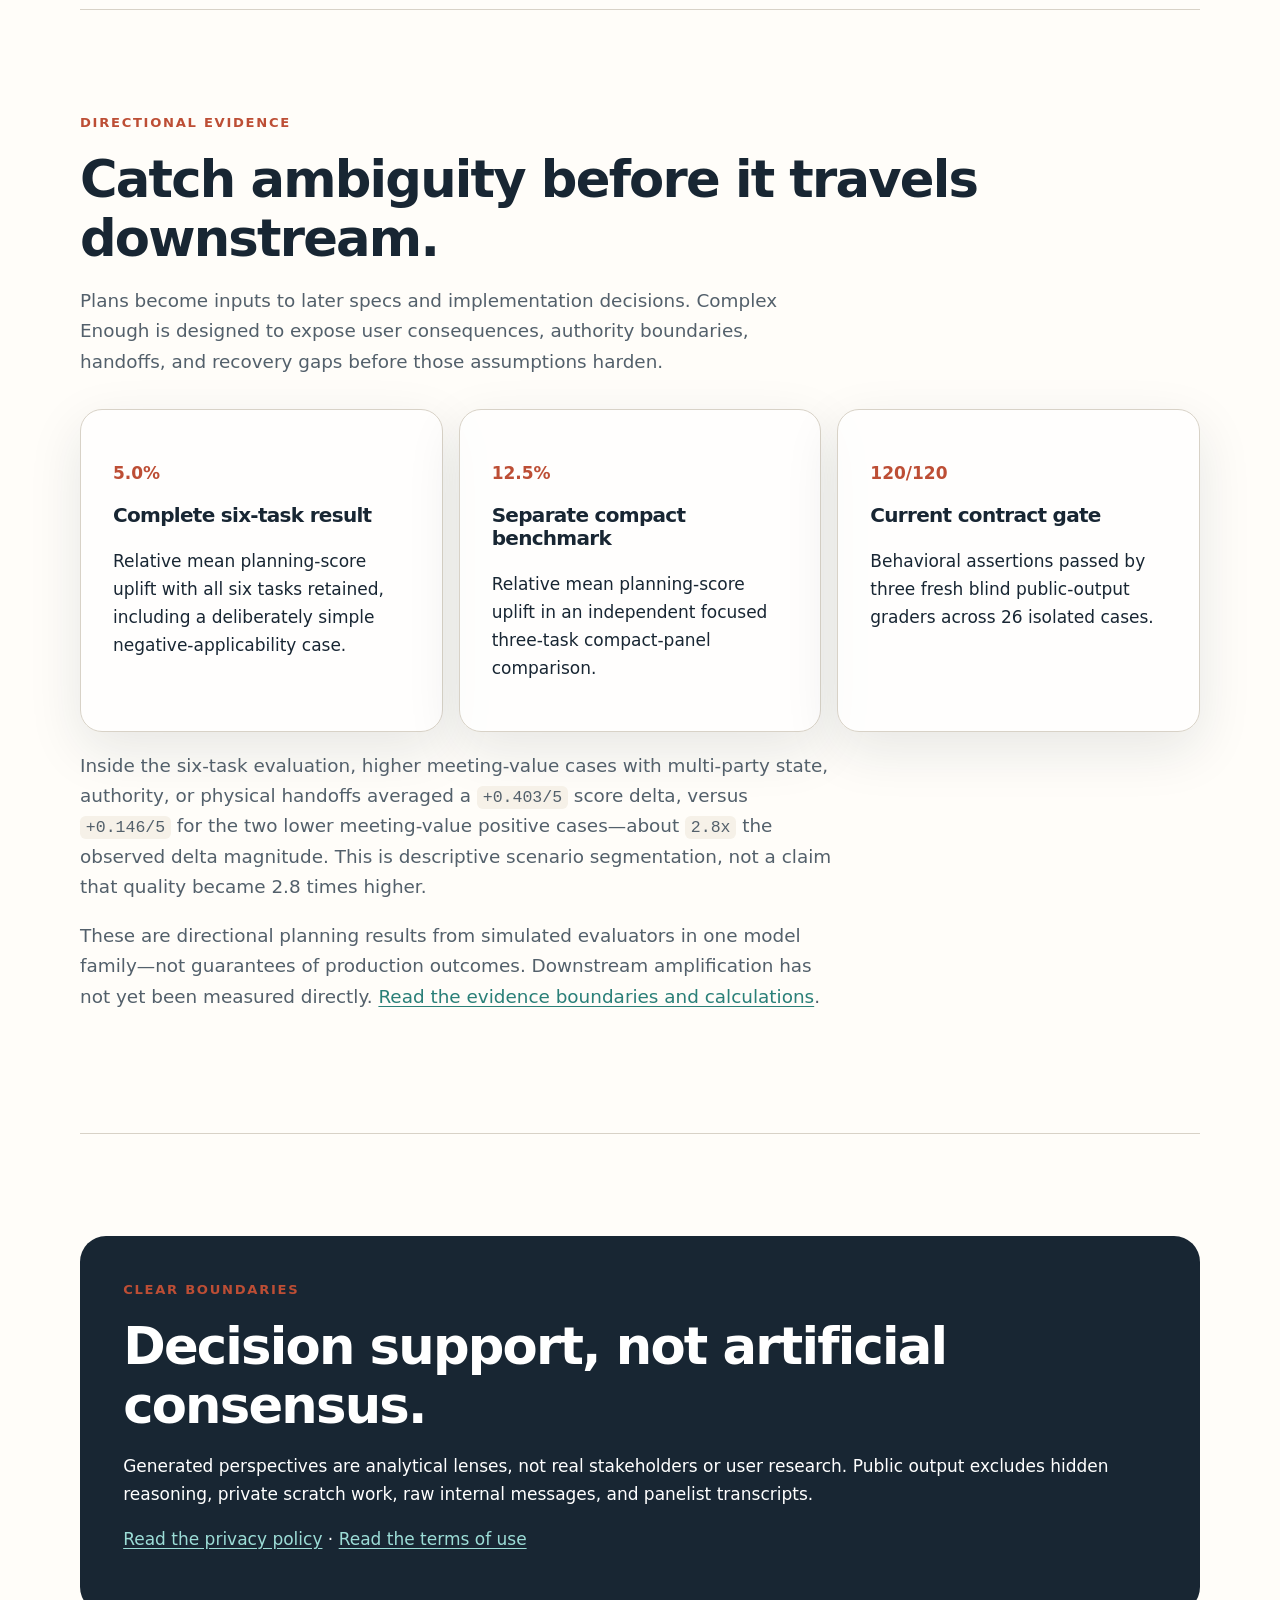
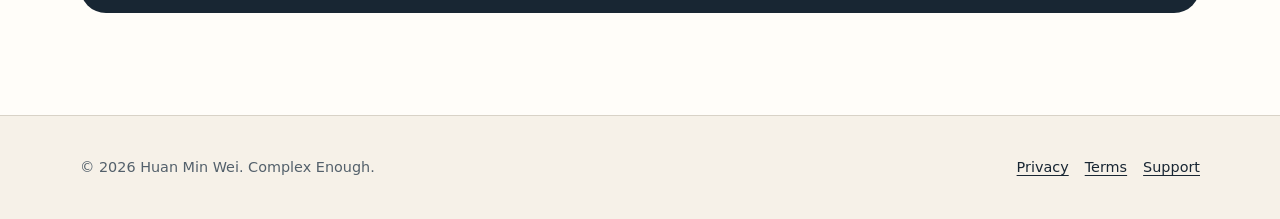
==== commit e92612b6: "docs: use discoverable Codex plugin guidance" ====
--- a/site/en/index.html
+++ b/site/en/index.html
@@ -25,8 +25,8 @@
         <p class="lede">The right perspectives. No more. When you have only a goal or partial domain knowledge and want an AI agent to drive design, Complex Enough improves the Plan before assumptions propagate into specs and code. You remain the boss; Main acts as the meeting manager.</p>
         <div class="availability-note">
           <p><strong>Install in Codex.</strong> Run <code>codex</code>, enter <code>/plugins</code>, search for “Complex Enough,” install it, then start a new session.</p>
-          <p class="example-label">First use</p>
-          <pre class="prompt-example" aria-label="Example Complex Enough prompt"><code>@Complex Enough Help me plan an inventory system. I only have the goal and partial domain knowledge. Select the smallest sufficient panel, discuss the important perspectives, and let me confirm before finalizing the Plan.</code></pre>
+          <p class="example-label">First use — ask Codex directly</p>
+          <pre class="prompt-example" aria-label="Example Complex Enough prompt"><code>Use Complex Enough to help me plan an inventory system. I only have the goal and partial domain knowledge. Select the smallest sufficient panel, discuss the important perspectives, and let me confirm before finalizing the Plan.</code></pre>
         </div>
         <div class="actions"><a class="button" href="https://github.com/complex-enough/complex-enough">View the source</a><a class="button secondary" href="support/">Get support</a></div>
       </div>
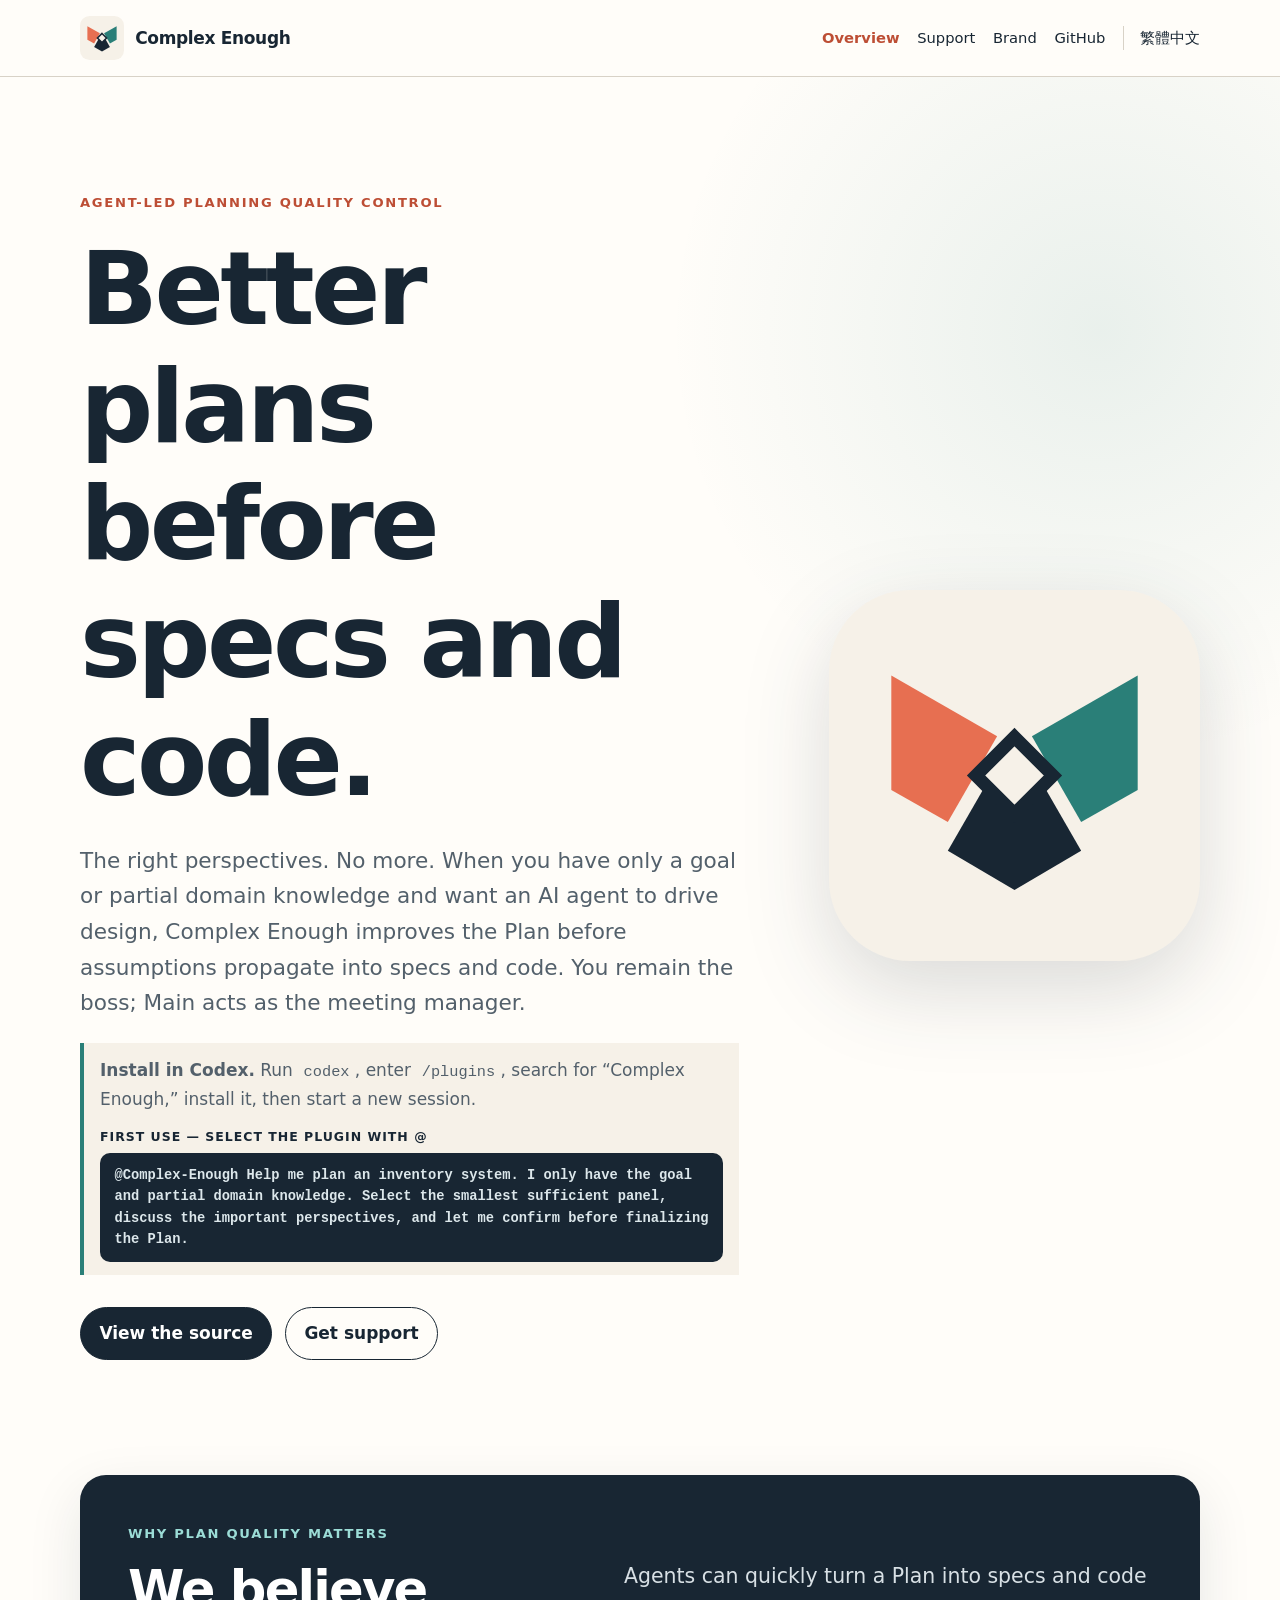
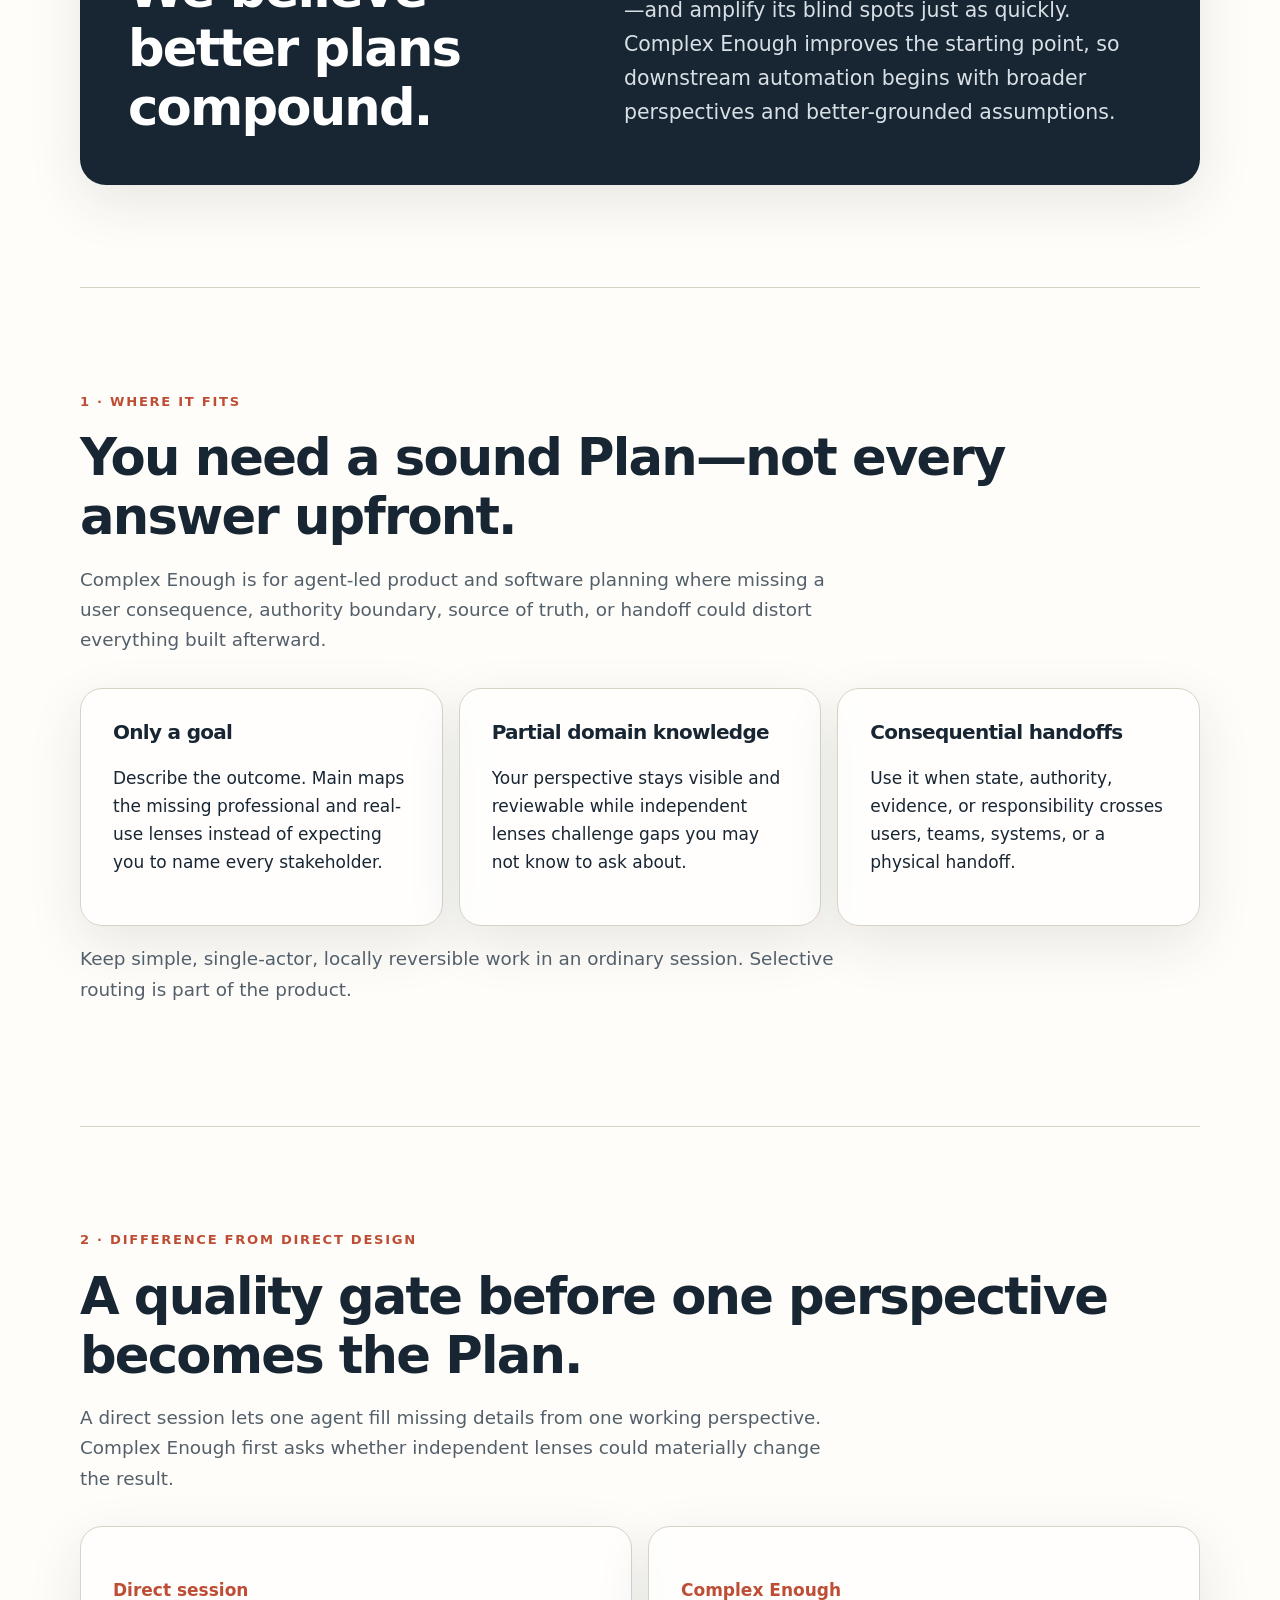
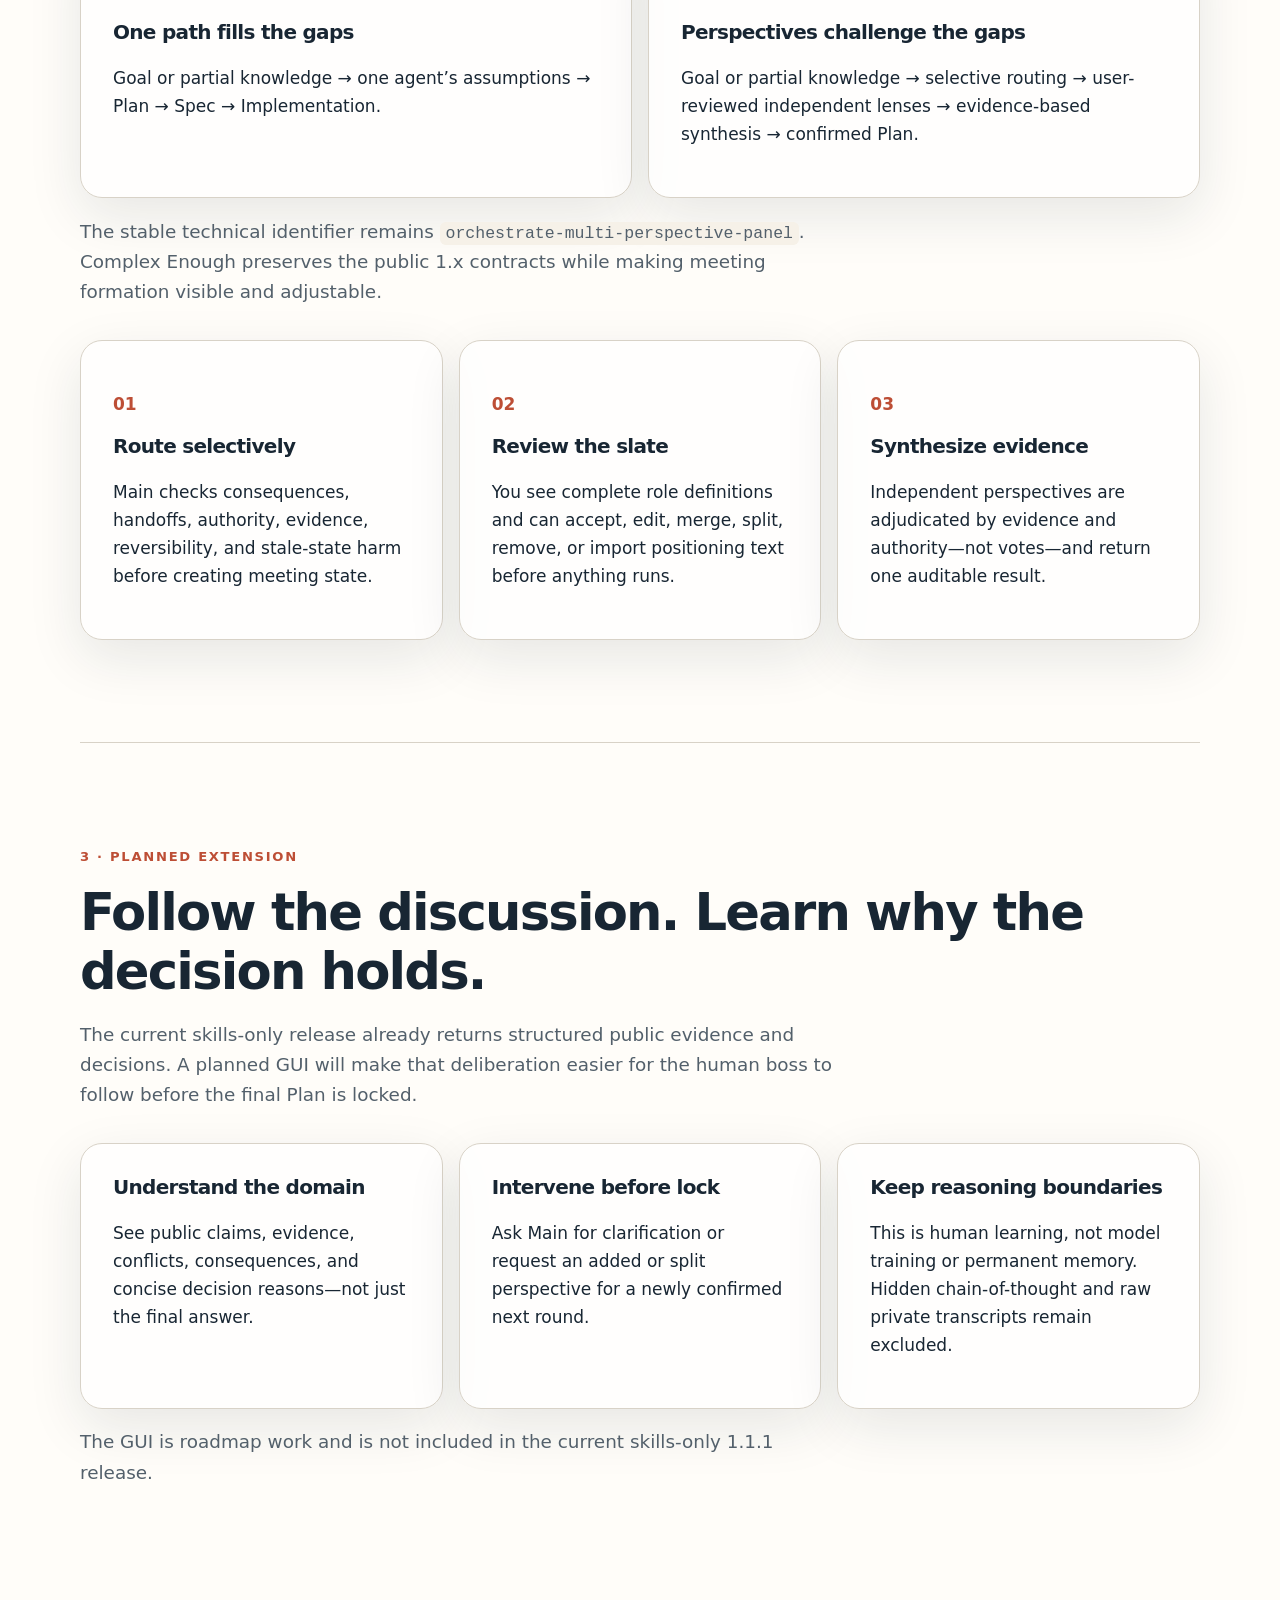
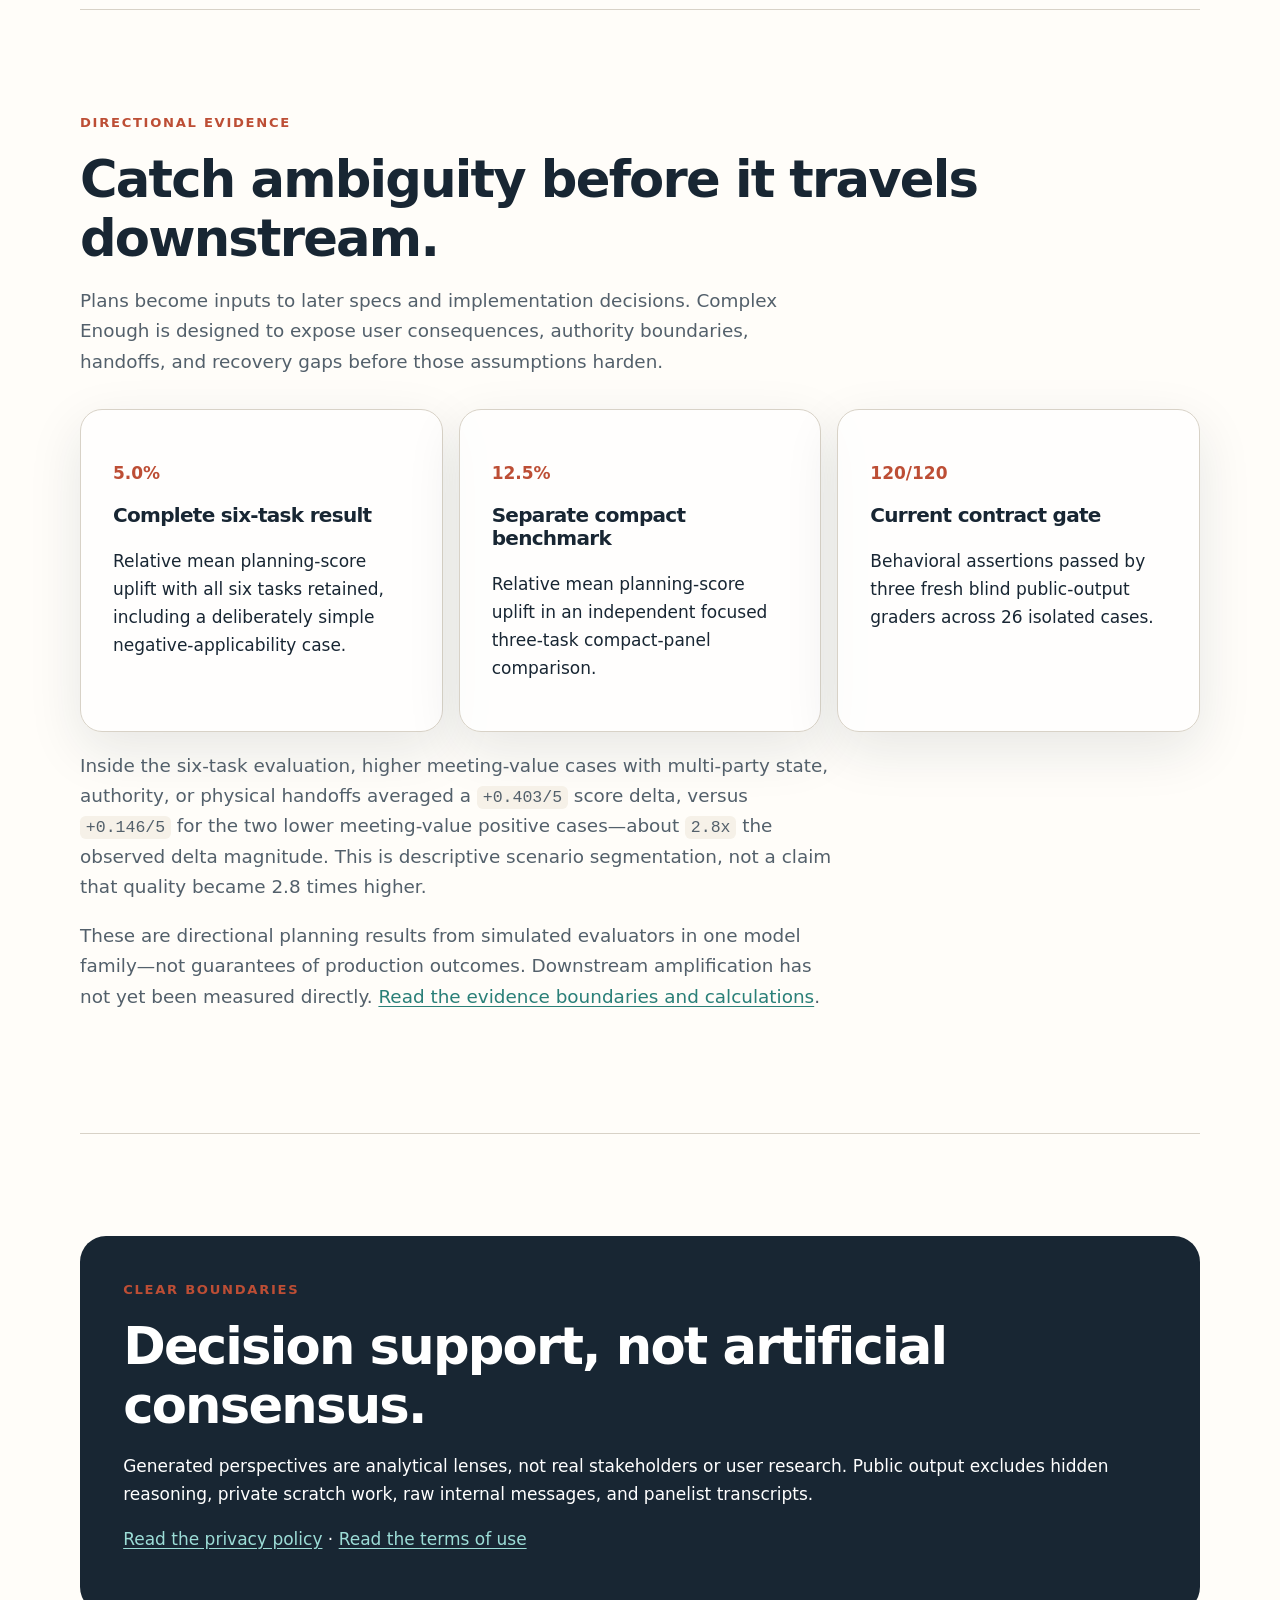
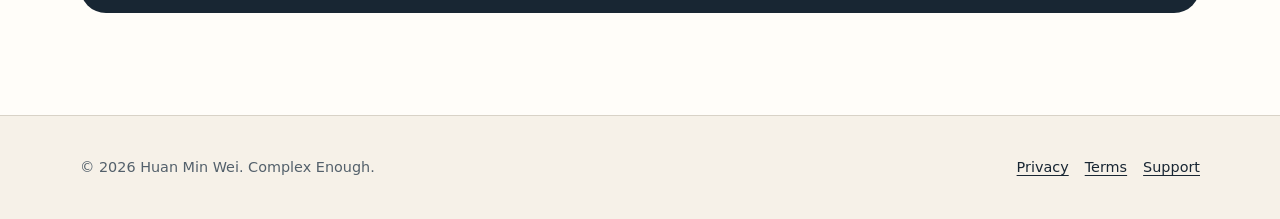
==== commit c08d4e31: "docs: use Codex plugin mention syntax" ====
--- a/site/en/index.html
+++ b/site/en/index.html
@@ -25,8 +25,8 @@
         <p class="lede">The right perspectives. No more. When you have only a goal or partial domain knowledge and want an AI agent to drive design, Complex Enough improves the Plan before assumptions propagate into specs and code. You remain the boss; Main acts as the meeting manager.</p>
         <div class="availability-note">
           <p><strong>Install in Codex.</strong> Run <code>codex</code>, enter <code>/plugins</code>, search for “Complex Enough,” install it, then start a new session.</p>
-          <p class="example-label">First use — ask Codex directly</p>
-          <pre class="prompt-example" aria-label="Example Complex Enough prompt"><code>Use Complex Enough to help me plan an inventory system. I only have the goal and partial domain knowledge. Select the smallest sufficient panel, discuss the important perspectives, and let me confirm before finalizing the Plan.</code></pre>
+          <p class="example-label">First use — select the plugin with @</p>
+          <pre class="prompt-example" aria-label="Example Complex Enough prompt"><code>@Complex-Enough Help me plan an inventory system. I only have the goal and partial domain knowledge. Select the smallest sufficient panel, discuss the important perspectives, and let me confirm before finalizing the Plan.</code></pre>
         </div>
         <div class="actions"><a class="button" href="https://github.com/complex-enough/complex-enough">View the source</a><a class="button secondary" href="support/">Get support</a></div>
       </div>
